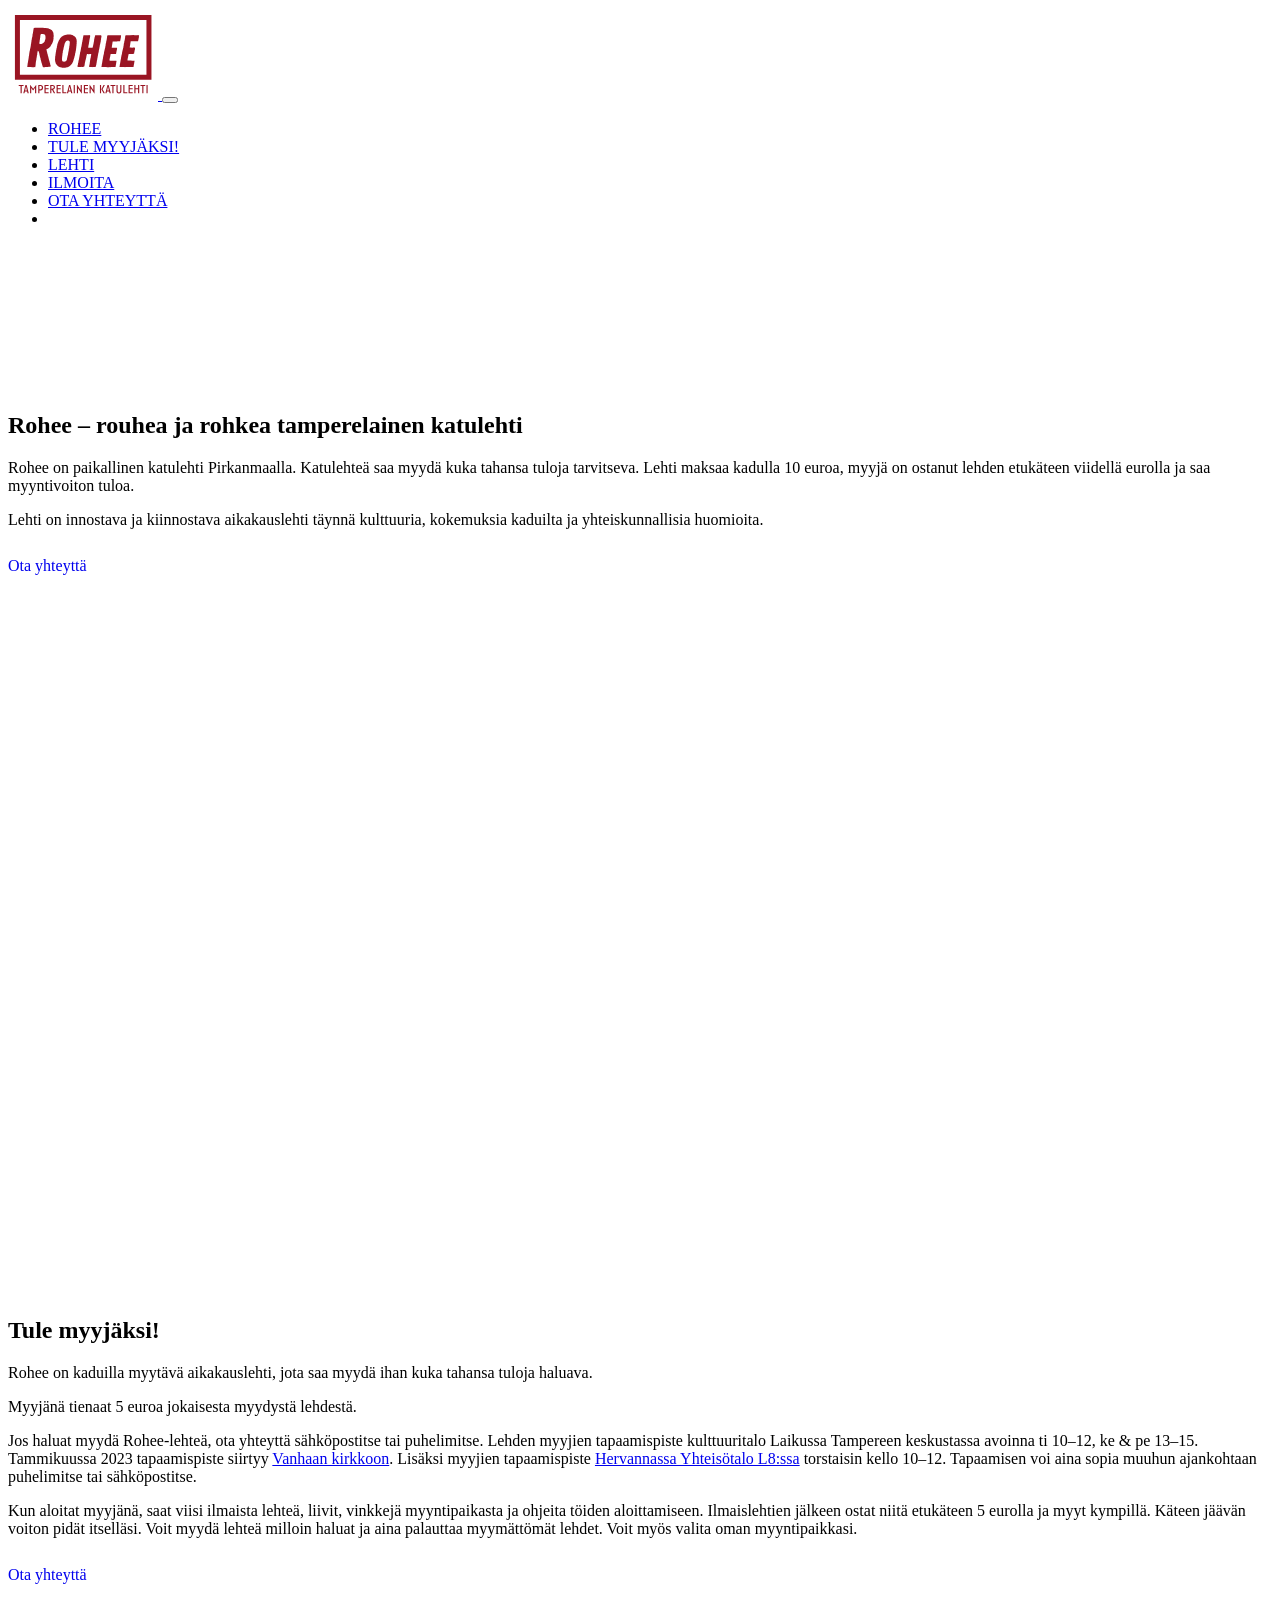
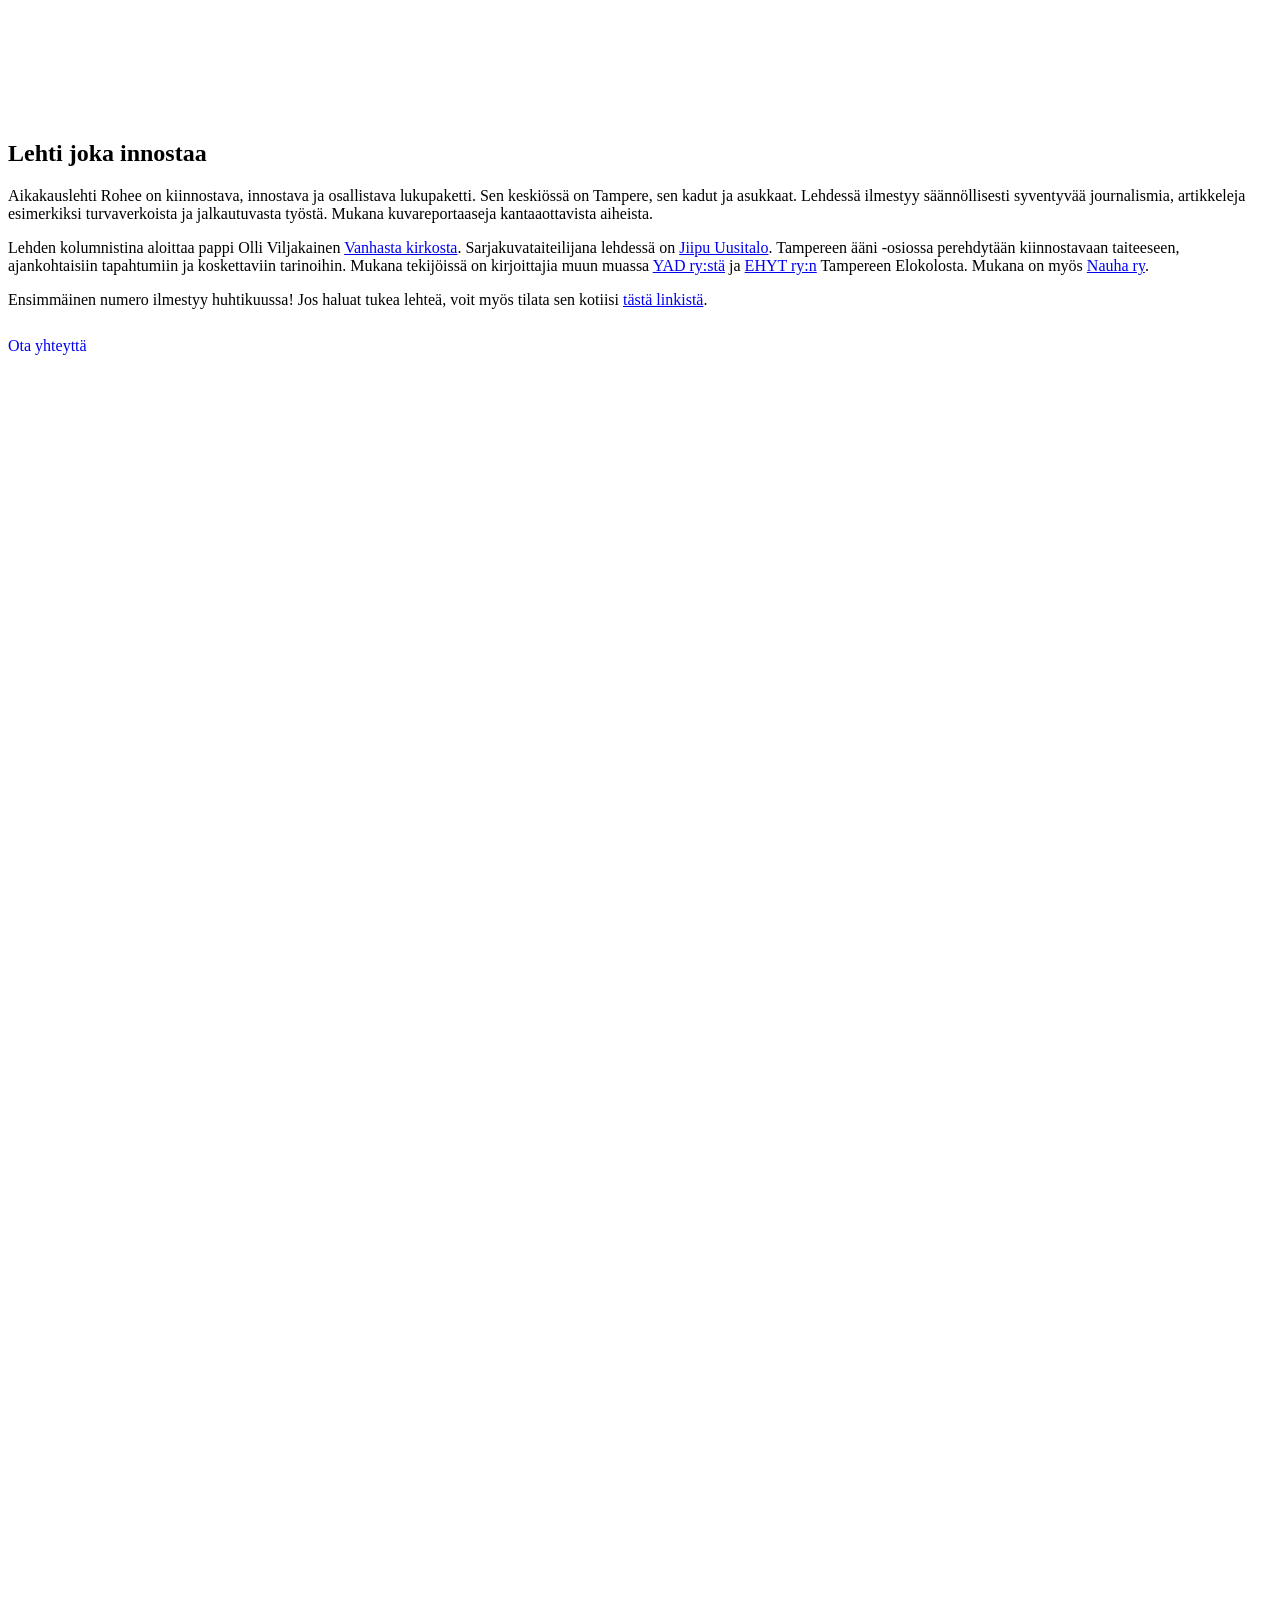
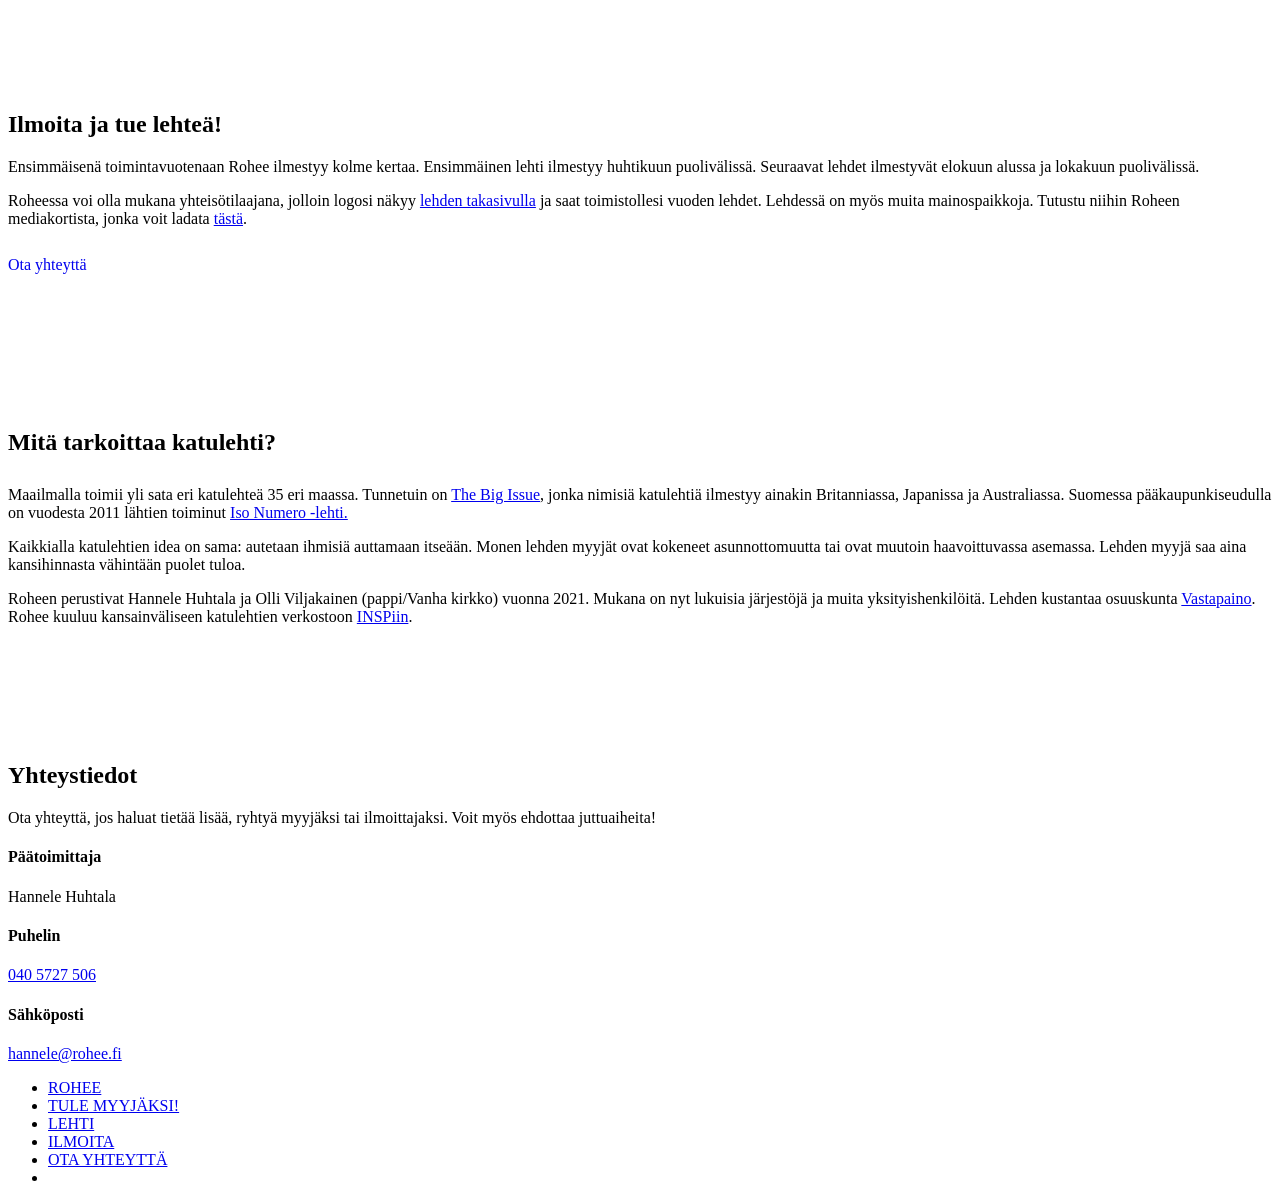
==== index.html @ 32f49f69 "deploy: cd7e5b2e12d129ad2cd13c46a66eff4c702aadd3" ====
<!doctype html><html lang=en>
<head>
<meta name=generator content="Hugo 0.91.2">
<meta charset=utf-8>
<meta name=viewport content="width=device-width,initial-scale=1">
<meta http-equiv=x-ua-compatible content="ie=edge">
<meta property="og:title" content="Rohee">
<meta property="og:description" content="Rohee on paikallinen katulehti Pirkanmaalla. Katulehteä saa myydä kuka tahansa tuloja tarvitseva. Lehti maksaa kadulla 10 euroa, myyjä on ostanut lehden etukäteen viidellä eurolla ja saa myyntivoiton tuloa. Lehti on innostava ja kiinnostava aikakauslehti täynnä kulttuuria, kokemuksia kaduilta ja yhteiskunnallisia huomioita.">
<meta property="og:type" content="website">
<meta property="og:url" content="https://www.rohee.fi/"><meta property="og:image" content="https://www.rohee.fi/img/juho-luomala-2wpkWqkPTlY-unsplash.jpg"><meta property="og:site_name" content="Rohee – rouhea ja rohkea tamperelainen katulehti">
<meta name=twitter:card content="summary_large_image">
<meta name=twitter:image content="https://www.rohee.fi/img/juho-luomala-2wpkWqkPTlY-unsplash.jpg">
<meta name=twitter:title content="Rohee">
<meta name=twitter:description content="Rohee on paikallinen katulehti Pirkanmaalla. Katulehteä saa myydä kuka tahansa tuloja tarvitseva. Lehti maksaa kadulla 10 euroa, myyjä on ostanut lehden etukäteen viidellä eurolla ja saa myyntivoiton tuloa. Lehti on innostava ja kiinnostava aikakauslehti täynnä kulttuuria, kokemuksia kaduilta ja yhteiskunnallisia huomioita.">
<title>Rohee</title>
<style>.rad-fade-in{will-change:opacity,transform;animation-name:rad-fade-in-fallback;animation-duration:5s;animation-fill-mode:both}@keyframes rad-fade-in-fallback{0%{opacity:0}75%{opacity:0}100%{opacity:1}}.fonts-loaded .rad-fade-in.rad-waiting{animation-name:none;opacity:0}.fonts-loaded .rad-fade-in.rad-animate{animation-name:rad-fade-in;animation-duration:1.1s;animation-fill-mode:both}@keyframes rad-fade-in{0%{opacity:0}100%{opacity:1}}.rad-fade-in-long{will-change:opacity,transform;animation-name:rad-fade-in-long-fallback;animation-duration:8s;animation-fill-mode:both}@keyframes rad-fade-in-long-fallback{0%{opacity:0}75%{opacity:0}100%{opacity:1}}.fonts-loaded .rad-fade-in-long.rad-waiting{animation-name:none;opacity:0}.fonts-loaded .rad-fade-in-long.rad-animate{animation-name:rad-fade-in-long;animation-duration:2s;animation-fill-mode:both}@keyframes rad-fade-in-long{0%{opacity:0}20%{opacity:0}100%{opacity:1}}.rad-fade-down{will-change:opacity,transform;animation-name:rad-fade-down-fallback;animation-duration:5s;animation-fill-mode:both;transform:translateY(-30px)}@keyframes rad-fade-down-fallback{0%{opacity:0;transform:translateY(-30px)}75%{opacity:0;transform:translateY(-30px)}100%{opacity:1;transform:translateY(0)}}.fonts-loaded .rad-fade-down.rad-waiting{animation-name:none;opacity:0;transform:translateY(-30px)}.fonts-loaded .rad-fade-down.rad-animate{animation-name:rad-fade-down;animation-duration:1.1s}@keyframes rad-fade-down{0%{opacity:0;transform:translateY(-30px)}100%{opacity:1;transform:translateY(0)}}.rad-scale-down{will-change:opacity,transform;animation-name:rad-scale-down-fallback;animation-duration:5s;animation-fill-mode:both;transform-origin:50% 0}@keyframes rad-scale-down-fallback{0%{opacity:0;transform:scaleY(.95)}75%{opacity:0;transform:scaleY(.95)}100%{opacity:1;transform:scaleY(1)}}.fonts-loaded .rad-scale-down.rad-waiting{animation-name:none;opacity:0;transform:scaleY(.95)}.fonts-loaded .rad-scale-down.rad-animate{animation-name:rad-scale-down;animation-duration:1.1s;animation-fill-mode:both}@keyframes rad-scale-down{0%{opacity:0;transform:scaleY(.95)}100%{opacity:1;transform:scaleY(1)}}@media(min-width:992px){.section-img{width:80%;object-fit:cover;margin-top:0}}.contact-btn{text-decoration:none;border:none;padding-top:12px;display:block}.about__profile-picture{margin:0!important}@media(min-width:992px){.about__profile-picture{margin-top:80px!important}}@media(min-width:768px){.about1-img{padding-right:24px}}@media(min-width:768px){.about__profile-picture{justify-content:flex-end;margin-top:0!important;min-height:600px}.about__profile-picture img{min-height:600px}}.section:not(.section--contact){padding-top:0!important;padding-bottom:0!important}.section:not(.section--contact):not(.section--border-bottom){margin-bottom:40px}@media(min-width:768px){.section:not(.section--contact){padding-top:40px!important;padding-bottom:40px!important;margin-bottom:80px}}@media(min-width:992px){.contact__info{padding:initial!important}}@media(min-width:992px){.contact-row{margin-left:initial!important;margin-right:initial!important}}.row--padded{margin-top:initial!important}@media(min-width:992px){.row--padded{margin-top:32px}}.rad-showcase__bg--mobile img{margin-top:initial!important}.header .navbar-brand img{max-height:70px!important}@media(min-width:992px){.header .navbar-brand img{width:150px!important;max-height:100px!important}}.some-icon{color:#000}.some-icon-footer{color:#fff}.platform-links{text-align:center;padding:20px 0}@media(min-width:992px){.platform-links{padding:initial}}@media(min-width:992px){.columns-header{padding-bottom:10px}}</style>
<link rel=stylesheet href=https://www.rohee.fi/css/main.css>
<link rel=stylesheet href=https://www.rohee.fi/css/rad-icons.css>
<link rel=stylesheet href=https://www.rohee.fi/css/custom.css>
</head>
<body>
<header class="header fixed-top rad-animation-group" id=header>
<div class="container rad-fade-in">
<nav class="navbar navbar-expand-lg navbar-light p-0">
<a class=navbar-brand href=https://www.rohee.fi/>
<img class=img-responsive src=img/logo_rohee_nettisivut.svg alt="Rohee Logo">
</a>
<button class=navbar-toggler type=button data-toggle=collapse data-target="#navbarSupportedContent, #header" aria-controls=navbarSupportedContent aria-expanded=false aria-label="Toggle navigation">
<span class=navbar-toggler-icon></span>
</button>
<div class="collapse navbar-collapse" id=navbarSupportedContent>
<ul class="navbar-nav ml-lg-auto">
<li class=nav-item>
<a class=nav-link href=https://www.rohee.fi/>ROHEE</a>
</li>
<li class=nav-item>
<a data-scroll class=nav-link href=#myyjaksi>TULE MYYJÄKSI!</a>
</li>
<li class=nav-item>
<a data-scroll class=nav-link href=#lehti>LEHTI</a>
</li>
<li class=nav-item>
<a data-scroll class=nav-link href=#ilmoita>ILMOITA</a>
</li>
<li class=nav-item>
<a data-scroll class=nav-link href=#yhteys>OTA YHTEYTTÄ</a>
</li>
<li class=nav-item>
<div class="row platform-links">
<div class=col-12>
<a class=some-icon href=https://www.facebook.com/katulehtirohee/ target=_blank rel="noopener noreferrer"><i class=icon-facebook-line></i></a>
<a class=some-icon href=https://www.instagram.com/katulehti_rohee/ target=_blank rel="noopener noreferrer"><i class=icon-instagram-line></i></a>
</div>
</div>
</li>
</ul>
</div>
</nav>
</div>
</header>
<section class="rad-showcase rad-showcase--index rad-animation-group rad-fade-down">
<div class=rad-showcase__bg style=width:100%;height:60%;left:0;justify-content:flex-end;padding-right:50px>
<img style=width:40%;object-fit:cover;margin-top:0;padding-right:36px class="lozad img-responsive" src="[data-uri]" data-src=https://www.rohee.fi/img/juho-luomala-2wpkWqkPTlY-unsplash.jpg data-srcset="https://www.rohee.fi/img/juho-luomala-2wpkWqkPTlY-unsplash.jpg 1x, https://www.rohee.fi/img/juho-luomala-2wpkWqkPTlY-unsplash.jpg 2x" alt="Keskustori, Tampere, Suomi">
</div>
<div class=container>
<div class=row>
<div class="col-12 col-sm-12 col-md-8 col-lg-7 col-xl-6">
<h1 class=display-1>
Rohee – rouhea ja rohkea tamperelainen katulehti
<br>
<span></span>
</h1>
<p class=lead>
<p class=lead>Rohee on paikallinen katulehti Pirkanmaalla. Katulehteä saa myydä kuka tahansa tuloja tarvitseva. Lehti maksaa kadulla 10 euroa, myyjä on ostanut lehden etukäteen viidellä eurolla ja saa myyntivoiton tuloa.</p><p class=lead>Lehti on innostava ja kiinnostava aikakauslehti täynnä kulttuuria, kokemuksia kaduilta ja yhteiskunnallisia huomioita.</p>
</p>
<p>
<a href=#yhteys class=contact-btn>
<i class=icon-mail-fill></i>
Ota yhteyttä
</a>
</p>
</div>
</div>
</div>
<div class="rad-showcase__bg rad-showcase__bg--mobile" style="width:100%;padding:0 24px;justify-content:center">
<img style=max-height:500px;object-fit:cover;max-width:540px;padding-bottom:60px class="lozad img-responsive" src="[data-uri]" data-src=https://www.rohee.fi/img/juho-luomala-2wpkWqkPTlY-unsplash.jpg alt="Keskustori, Tampere, Suomi">
</div>
<div id=myyjaksi></div>
</section>
<section class="section rad-animation-group pb-0" id=myyjaksi-start>
<div class="container rad-fade-down">
<div class="row d-flex flex-column-reverse flex-md-row">
<div class=about__profile-picture style="display:flex;max-height:500px;flex:1;width:100%;padding:0 12px">
<img style=height:100%;object-fit:cover;margin-top:0;min-height:500px class="lozad img-responsive about1-img" src="[data-uri]" data-src=https://www.rohee.fi/img/juho-luomala-nK7WenuuHqY-unsplash.jpg data-srcset="https://www.rohee.fi/img/juho-luomala-nK7WenuuHqY-unsplash.jpg 1x, https://www.rohee.fi/img/juho-luomala-nK7WenuuHqY-unsplash.jpg 2x" alt="Keskustori, Tampere, Suomi">
</div>
<div class="col-12 col-md-6 my-auto my-auto">
<h2>Tule myyjäksi!</h2>
<p class=lead>
<p class=lead> Rohee on kaduilla myytävä aikakauslehti, jota saa myydä ihan kuka tahansa tuloja haluava. </p> <p class=lead>
Myyjänä tienaat 5 euroa jokaisesta myydystä lehdestä. </p> <p class=lead> Jos haluat myydä Rohee-lehteä, ota yhteyttä sähköpostitse tai puhelimitse. Lehden myyjien tapaamispiste kulttuuritalo Laikussa Tampereen keskustassa avoinna ti 10–12, ke & pe 13–15. Tammikuussa 2023 tapaamispiste siirtyy <a target=_blank rel="noopener noreferrer" href=https://tampereenseurakunnat.fi/sivustot/vanha_kirkko>Vanhaan kirkkoon</a>. Lisäksi myyjien tapaamispiste <a target=_blank rel="noopener noreferrer" href=https://www.tampere.fi/hyvinvointikeskukset-ja-lahitorit/hervannan-yhteisokeskus-l8>Hervannassa Yhteisötalo L8:ssa</a> torstaisin kello 10–12. Tapaamisen voi aina sopia muuhun ajankohtaan puhelimitse tai sähköpostitse. </p> <p class=lead>
Kun aloitat myyjänä, saat viisi ilmaista lehteä, liivit, vinkkejä myyntipaikasta ja ohjeita töiden aloittamiseen. Ilmaislehtien jälkeen ostat niitä etukäteen 5 eurolla ja myyt kympillä. Käteen jäävän voiton pidät itselläsi. Voit myydä lehteä milloin haluat ja aina palauttaa myymättömät lehdet. Voit myös valita oman myyntipaikkasi. </p>
</p>
<p>
<a class=contact-btn href=#yhteys>
<i class=icon-mail-fill></i>
Ota yhteyttä
</a>
</p>
</div>
</div>
</div>
<div id=lehti></div>
</section>
<section class="section rad-animation-group pb-0" id=lehti-start>
<div class="container rad-fade-down">
<div class="row d-flex flex-md-row">
<div class="col-12 col-md-6">
<h2>Lehti joka innostaa</h2>
<p class=lead>
<p class=lead> Aikakauslehti Rohee on kiinnostava, innostava ja osallistava lukupaketti. Sen keskiössä on Tampere, sen kadut ja asukkaat. Lehdessä ilmestyy säännöllisesti syventyvää journalismia, artikkeleja esimerkiksi turvaverkoista ja jalkautuvasta työstä. Mukana kuvareportaaseja kantaaottavista aiheista. </p> <p class=lead> Lehden kolumnistina aloittaa pappi Olli Viljakainen <a target=_blank rel="noopener noreferrer" href=https://tampereenseurakunnat.fi/sivustot/vanha_kirkko>Vanhasta kirkosta</a>. Sarjakuvataiteilijana lehdessä on <a target=_blank rel="noopener noreferrer" href=https://tajukankaankutoja.sarjakuvablogit.com/>Jiipu Uusitalo</a>. Tampereen ääni -osiossa perehdytään kiinnostavaan taiteeseen, ajankohtaisiin tapahtumiin ja koskettaviin tarinoihin. Mukana tekijöissä on kirjoittajia muun muassa <a target=_blank rel="noopener noreferrer" href=https://www.yad.fi>YAD ry:stä</a> ja <a target=_blank rel="noopener noreferrer" href=https://ehyt.fi/ehyt-ry/toiminta-ja-hankkeet/opiskelijoille-tyoikaisille-ja-ikaantyneille/elokolo-kohtaamispaikat/tampereen-elokolo/>EHYT ry:n</a> Tampereen Elokolosta. Mukana on myös <a target=_blank rel="noopener noreferrer" href=https://nauha.fi/>Nauha ry</a>. </p> <p class=lead> Ensimmäinen numero ilmestyy huhtikuussa! Jos haluat tukea lehteä, voit myös tilata sen kotiisi <a target=_blank rel="noopener noreferrer" href=https://forms.gle/QPMKyribzEBraXf38>tästä linkistä</a>. </p>
</p>
<p>
<a href=#yhteys class=contact-btn>
<i class=icon-mail-fill></i>
Ota yhteyttä
</a>
</p>
</div>
<div class=about__profile-picture style="display:flex;max-height:500px;flex:1;width:100%;padding:0 12px">
<img style=width:100%;object-fit:cover class="lozad img-responsive section-img" src="[data-uri]" data-src=https://www.rohee.fi/img/juho-luomala-VtX-rh3_JYs-unsplash.jpg data-srcset="https://www.rohee.fi/img/juho-luomala-VtX-rh3_JYs-unsplash.jpg 1x, https://www.rohee.fi/img/juho-luomala-VtX-rh3_JYs-unsplash.jpg 2x" alt="Itsenäisyydenkatu, Tampere, Suomi">
</div>
</div>
</div>
<div id=ilmoita></div>
</section>
<section class="section rad-animation-group pb-0" id=ilmoita-start>
<div class="container rad-fade-down">
<div class="row d-flex flex-column-reverse flex-md-row">
<div class=about__profile-picture style="display:flex;max-height:500px;flex:1;width:100%;padding:0 12px">
<img style=height:100%;object-fit:cover;margin-top:0;min-height:500px class="lozad img-responsive about3-img" src="[data-uri]" data-src=https://www.rohee.fi/img/juho-luomala-6tPkUHiRFac-unsplash.jpg data-srcset="https://www.rohee.fi/img/juho-luomala-6tPkUHiRFac-unsplash.jpg 1x, https://www.rohee.fi/img/juho-luomala-6tPkUHiRFac-unsplash.jpg 2x" alt="Pyynikin kirkkopuisto, Pirkankatu, Tampere, Suomi">
</div>
<div class="col-12 col-md-6">
<h2>Ilmoita ja tue lehteä!</h2>
<p class=lead>
<p class=lead> Ensimmäisenä toimintavuotenaan Rohee ilmestyy kolme kertaa. Ensimmäinen lehti ilmestyy huhtikuun puolivälissä. Seuraavat lehdet ilmestyvät elokuun alussa ja lokakuun puolivälissä. </p> <p class=lead> Roheessa voi olla mukana yhteisötilaajana, jolloin logosi näkyy <a href=/pdf/takasivu.pdf download>lehden takasivulla</a> ja saat toimistollesi vuoden lehdet. Lehdessä on myös muita mainospaikkoja. Tutustu niihin Roheen mediakortista, jonka voit ladata <a href=/pdf/mediakortti.pdf download>tästä</a>. </p>
</p>
<p>
<a class=contact-btn href=#yhteys>
<i class=icon-mail-fill></i>
Ota yhteyttä
</a>
</p>
</div>
</div>
</div>
</section>
<section class="section rad-animation-group section--border-bottom">
<div class=container>
<div class=rad-fade-down>
<h2 class=columns-header>Mitä tarkoittaa katulehti?</h2>
<div class="row mb-0 row--padded rad-fade-down">
<div class="col-12 col-md-4 mb-md-0 testimonial">
<p>
Maailmalla toimii yli sata eri katulehteä 35 eri maassa. Tunnetuin on <a href=https://www.bigissue.com/ target=_blank rel=noreferrer>The Big Issue</a>, jonka nimisiä katulehtiä ilmestyy ainakin Britanniassa, Japanissa ja Australiassa. Suomessa pääkaupunkiseudulla on vuodesta 2011 lähtien toiminut <a href=https://www.isonumero.fi/ target=_blank rel=noreferrer>Iso Numero -lehti.</a>
</p>
</div>
<div class="col-12 col-md-4 mb-md-0 testimonial">
<p>
Kaikkialla katulehtien idea on sama: autetaan ihmisiä auttamaan itseään. Monen lehden myyjät ovat kokeneet asunnottomuutta tai ovat muutoin haavoittuvassa asemassa. Lehden myyjä saa aina kansihinnasta vähintään puolet tuloa.
</p>
</div>
<div class="col-12 col-md-4 mb-md-0 testimonial">
<p>
Roheen perustivat Hannele Huhtala ja Olli Viljakainen (pappi/Vanha kirkko) vuonna 2021. Mukana on nyt lukuisia järjestöjä ja muita yksityishenkilöitä. Lehden kustantaa osuuskunta <a href=https://vastapaino.fi/ target=_blank rel=noreferrer>Vastapaino</a>. Rohee kuuluu kansainväliseen katulehtien verkostoon <a href=https://insp.ngo/ target=_blank rel=noreferrer>INSPiin</a>.
</p>
</div>
</div>
</div>
</div>
<div id=yhteys></div>
</section>
<section id=yhteys-start class="section section--contact pt-0">
<div class=container>
<div class=contact>
<h2>Yhteystiedot</h2>
<div class="row pt-2 contact-row">
<div class="col-12 contact__info" style=padding-top:initial>
<p>Ota yhteyttä, jos haluat tietää lisää, ryhtyä myyjäksi tai ilmoittajaksi. Voit myös ehdottaa juttuaiheita!</p>
<h4>Päätoimittaja</h4>
<span>Hannele Huhtala</span>
<h4>Puhelin</h4>
<span><a href=tel:+358405727506>040 5727 506</a></span>
<h4>Sähköposti</h4>
<span><a href=mailto:hannele@rohee.fi>hannele@rohee.fi</a></span>
</div>
</div>
</div>
</div>
</section>
<footer class=footer>
<div class=container>
<div class=footer__left>
<div class=footer__copy>
</div>
</div>
<div class=footer__links>
<ul class=navbar-nav>
<li class=nav-item>
<a class=nav-link href=/>ROHEE</a>
</li>
<li class=nav-item>
<a class=nav-link href=#myyjaksi>TULE MYYJÄKSI!</a>
</li>
<li class=nav-item>
<a class=nav-link href=#lehti>LEHTI</a>
</li>
<li class=nav-item>
<a class=nav-link href=#ilmoita>ILMOITA</a>
</li>
<li class=nav-item>
<a class=nav-link href=#yhteys>OTA YHTEYTTÄ</a>
</li>
<li class=nav-item>
<div class="row platform-links">
<div class=col-12>
<a class=some-icon-footer href=https://www.facebook.com/katulehtirohee/ target=_blank rel="noopener noreferrer"><i class=icon-facebook-line></i></a>
<a class=some-icon-footer href=https://www.instagram.com/katulehti_rohee/ target=_blank rel="noopener noreferrer"><i class=icon-instagram-line></i></a>
</div>
</div>
</li>
</ul>
</div>
<div class=footer__right>
</div>
</div>
</footer>
<script src=https://www.rohee.fi/js/rad-animations.js></script>
<script src=https://www.rohee.fi/js/library/lozad.min.js></script>
<script>window.addEventListener("load",function(){var a=window.lozad(".lozad",{rootMargin:window.innerHeight/2+"px 0px",threshold:.01});a.observe()})</script>
<script src=https://www.rohee.fi/js/library/jquery-3.3.1.slim.min.js></script>
<script src=https://www.rohee.fi/js/library/bootstrap.min.js></script>
<script src=https://www.rohee.fi/js/sticky-header.js></script>
<script src=https://www.rohee.fi/js/library/smooth-scroll.polyfills.min.js></script>
<script src=https://www.rohee.fi/js/library/fontfaceobserver.js></script>
<script>(function(a){var b,e,c,f,g,d;if(a.document.documentElement.className.indexOf("fonts-loaded")>-1)return;b=new a.FontFaceObserver("Inter",{weight:300}),e=new a.FontFaceObserver("Inter",{weight:400}),c=new a.FontFaceObserver("Inter",{weight:500}),f=new a.FontFaceObserver("Inter",{weight:600}),g=new a.FontFaceObserver("Inter",{weight:700}),d=new a.FontFaceObserver("Inter",{weight:900}),a.Promise.all([b.load(),c.load(),d.load()]).then(function(){a.document.documentElement.className+=" fonts-loaded"})})(this)</script>
<script>const scroll=new SmoothScroll('a[href*="#"]');$('a.nav-link').on('click',()=>{const a=$('.navbar-collapse');a&&a.hasClass('show')&&$('.navbar-toggler').click()})</script>
</body>
</html>
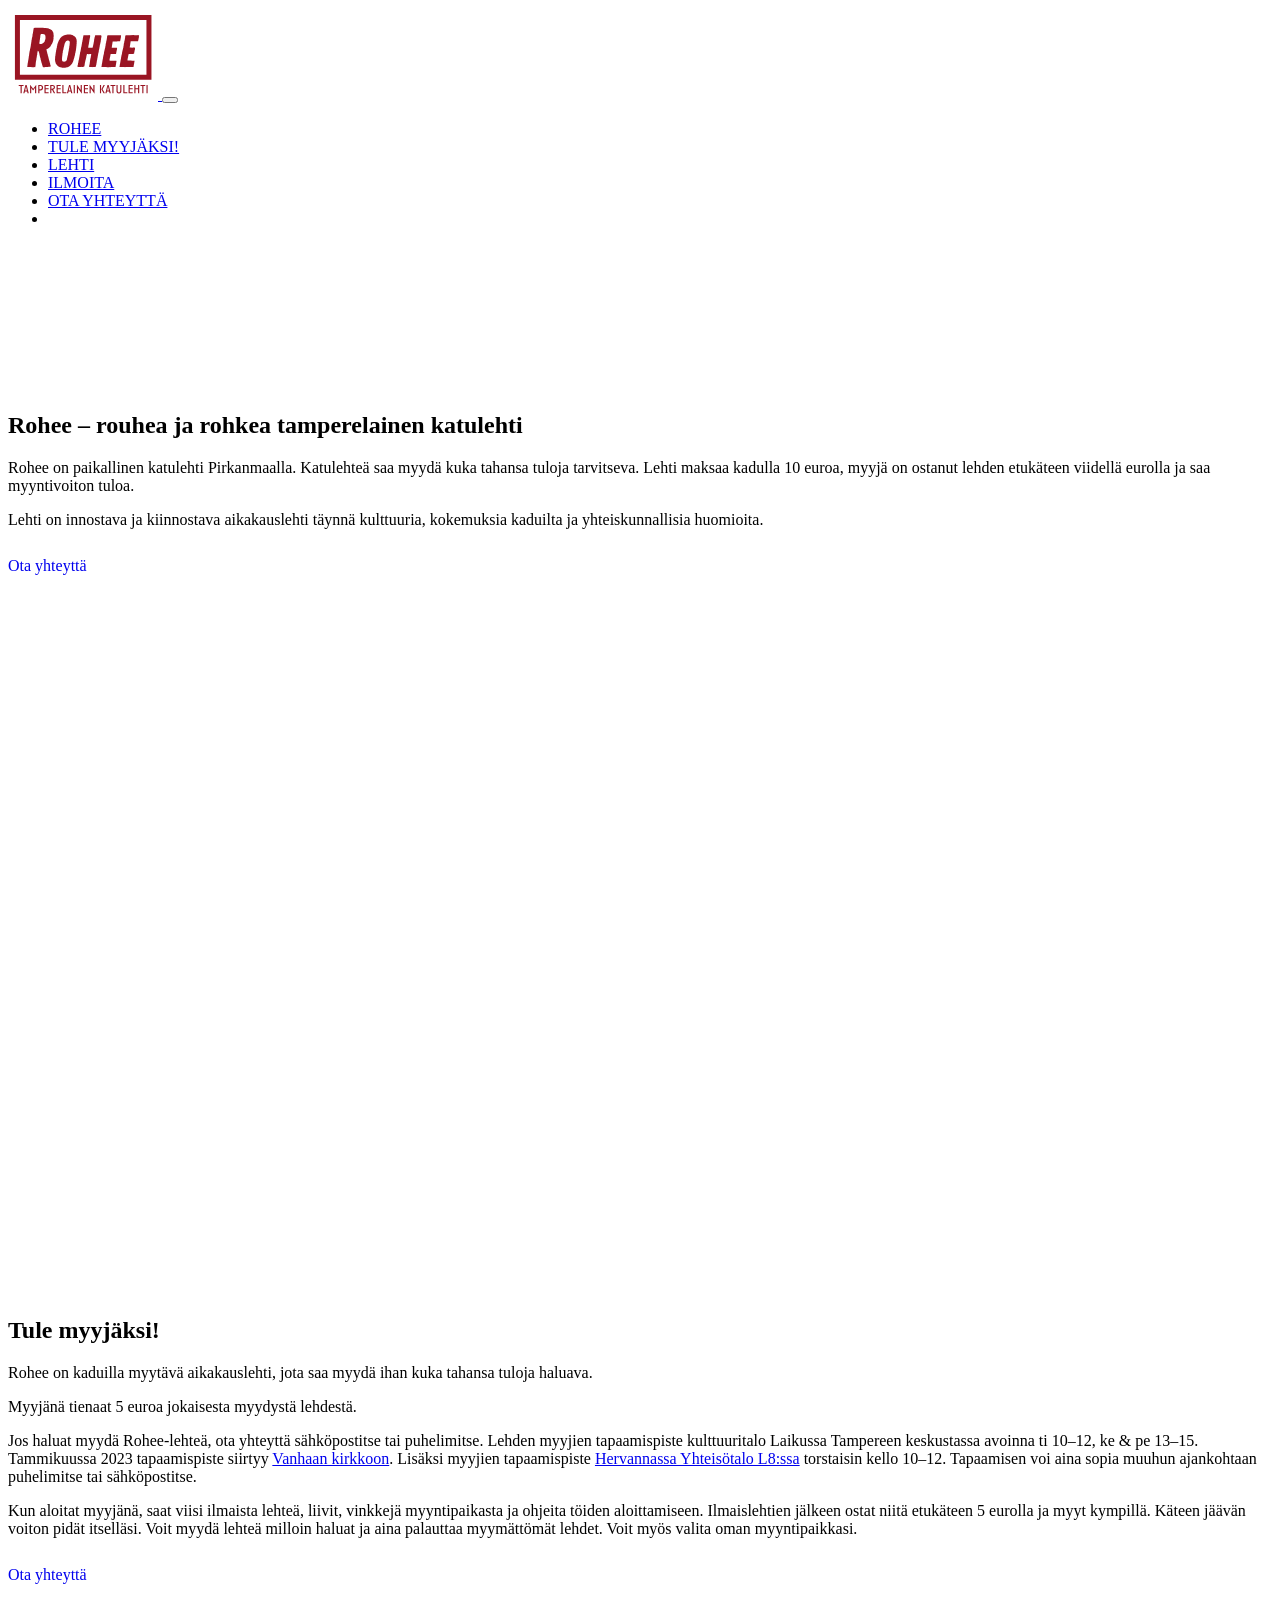
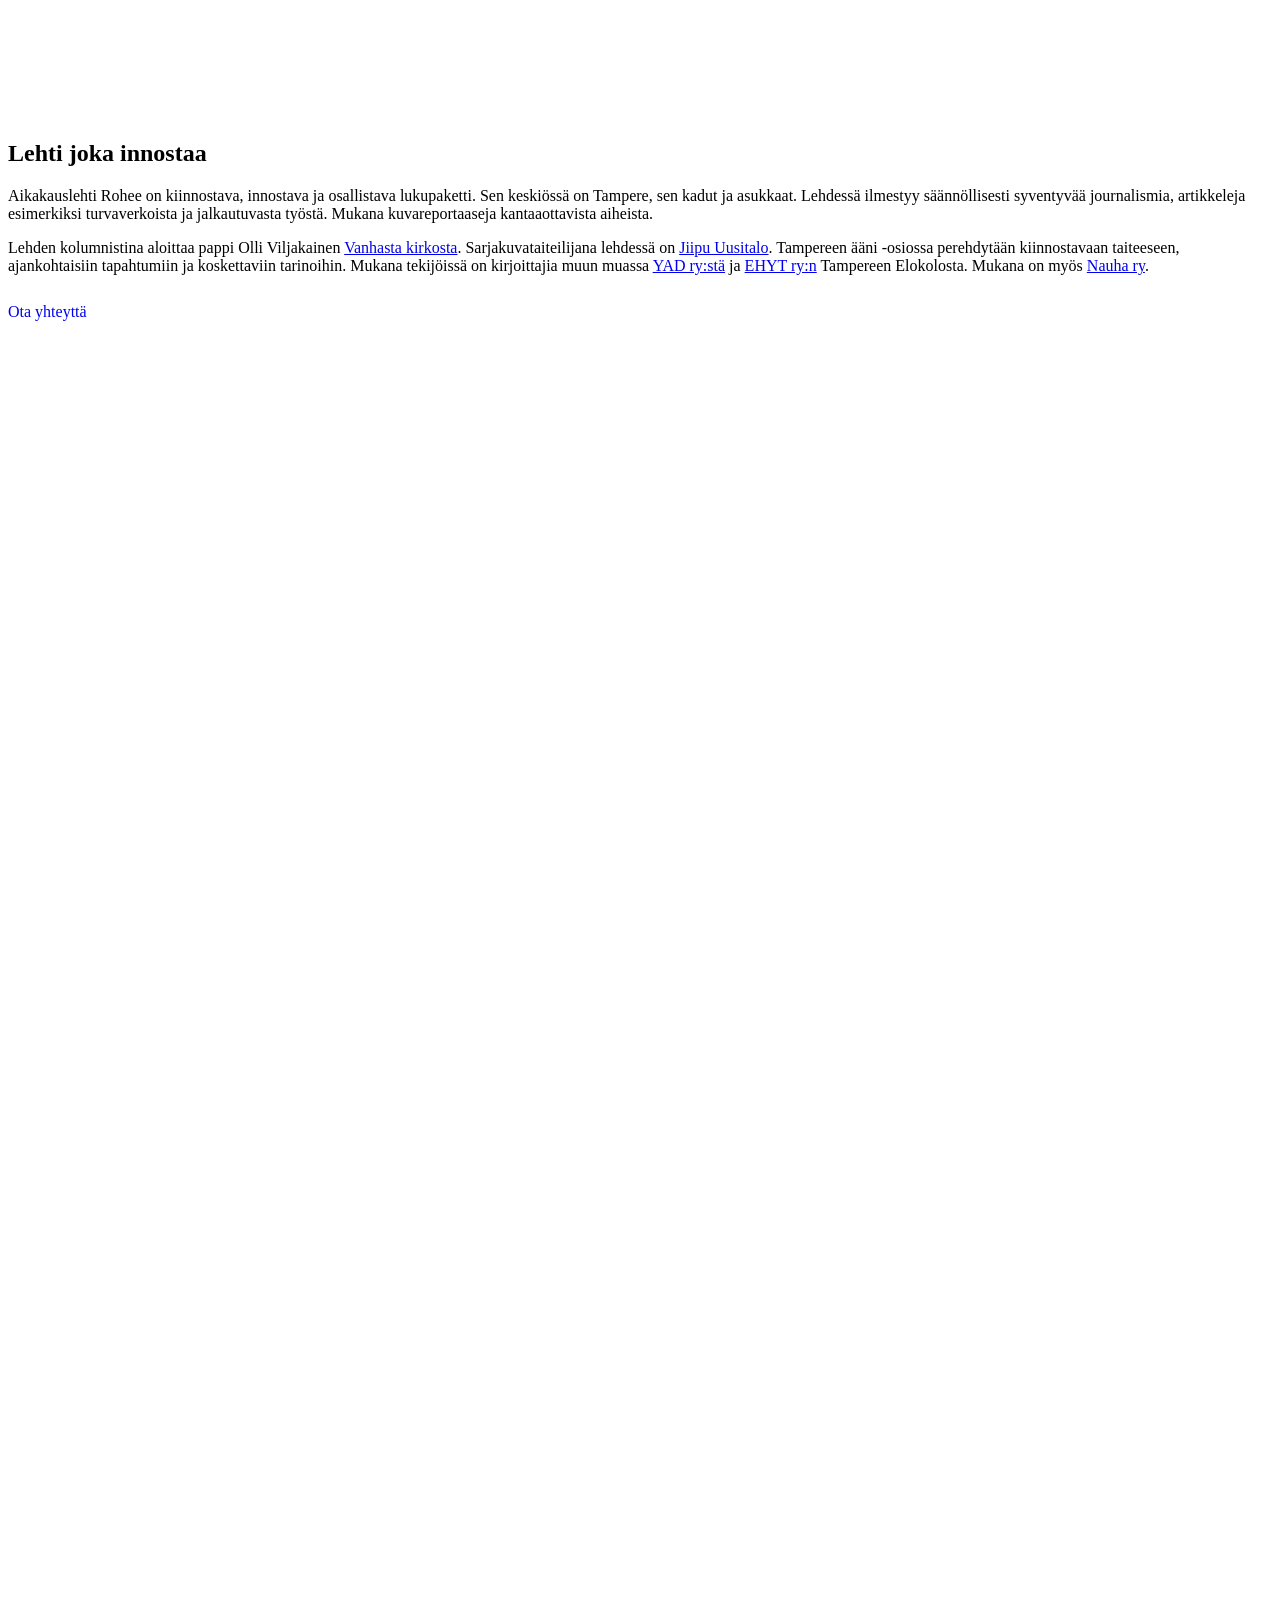
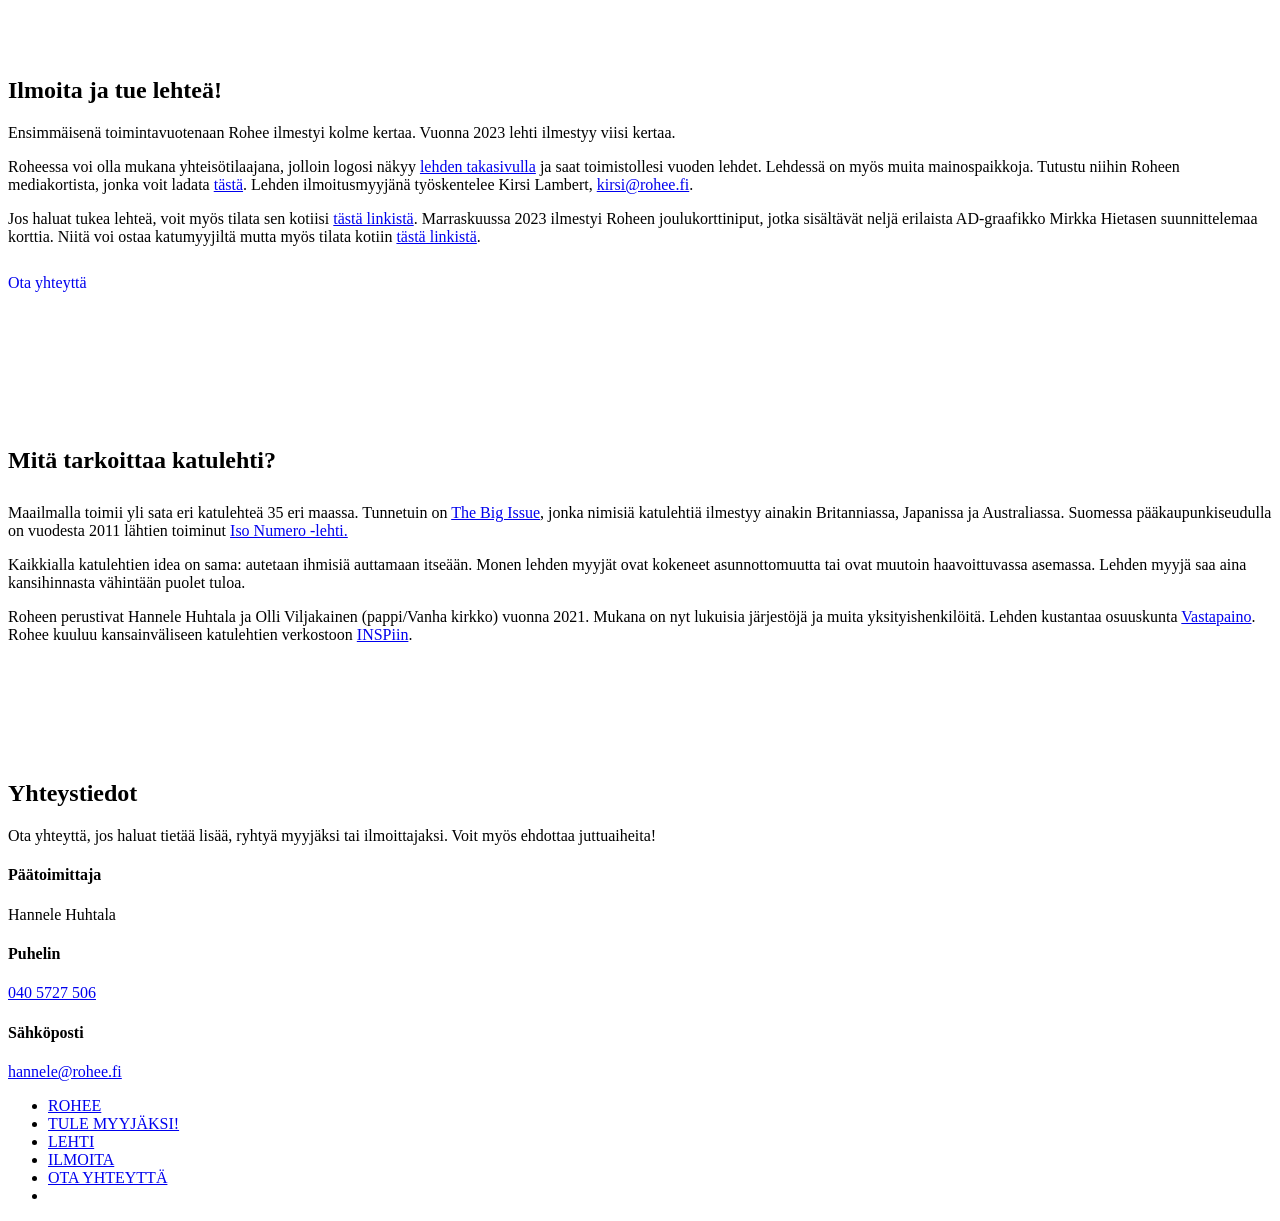
==== commit 06349243: "deploy: ed70640213f685505191e4775581760ead683abc" ====
--- a/index.html
+++ b/index.html
@@ -117,7 +117,7 @@
 <div class="col-12 col-md-6">
 <h2>Lehti joka innostaa</h2>
 <p class=lead>
-<p class=lead> Aikakauslehti Rohee on kiinnostava, innostava ja osallistava lukupaketti. Sen keskiössä on Tampere, sen kadut ja asukkaat. Lehdessä ilmestyy säännöllisesti syventyvää journalismia, artikkeleja esimerkiksi turvaverkoista ja jalkautuvasta työstä. Mukana kuvareportaaseja kantaaottavista aiheista. </p> <p class=lead> Lehden kolumnistina aloittaa pappi Olli Viljakainen <a target=_blank rel="noopener noreferrer" href=https://tampereenseurakunnat.fi/sivustot/vanha_kirkko>Vanhasta kirkosta</a>. Sarjakuvataiteilijana lehdessä on <a target=_blank rel="noopener noreferrer" href=https://tajukankaankutoja.sarjakuvablogit.com/>Jiipu Uusitalo</a>. Tampereen ääni -osiossa perehdytään kiinnostavaan taiteeseen, ajankohtaisiin tapahtumiin ja koskettaviin tarinoihin. Mukana tekijöissä on kirjoittajia muun muassa <a target=_blank rel="noopener noreferrer" href=https://www.yad.fi>YAD ry:stä</a> ja <a target=_blank rel="noopener noreferrer" href=https://ehyt.fi/ehyt-ry/toiminta-ja-hankkeet/opiskelijoille-tyoikaisille-ja-ikaantyneille/elokolo-kohtaamispaikat/tampereen-elokolo/>EHYT ry:n</a> Tampereen Elokolosta. Mukana on myös <a target=_blank rel="noopener noreferrer" href=https://nauha.fi/>Nauha ry</a>. </p> <p class=lead> Ensimmäinen numero ilmestyy huhtikuussa! Jos haluat tukea lehteä, voit myös tilata sen kotiisi <a target=_blank rel="noopener noreferrer" href=https://forms.gle/QPMKyribzEBraXf38>tästä linkistä</a>. </p>
+<p class=lead> Aikakauslehti Rohee on kiinnostava, innostava ja osallistava lukupaketti. Sen keskiössä on Tampere, sen kadut ja asukkaat. Lehdessä ilmestyy säännöllisesti syventyvää journalismia, artikkeleja esimerkiksi turvaverkoista ja jalkautuvasta työstä. Mukana kuvareportaaseja kantaaottavista aiheista. </p> <p class=lead> Lehden kolumnistina aloittaa pappi Olli Viljakainen <a target=_blank rel="noopener noreferrer" href=https://tampereenseurakunnat.fi/sivustot/vanha_kirkko>Vanhasta kirkosta</a>. Sarjakuvataiteilijana lehdessä on <a target=_blank rel="noopener noreferrer" href=https://tajukankaankutoja.sarjakuvablogit.com/>Jiipu Uusitalo</a>. Tampereen ääni -osiossa perehdytään kiinnostavaan taiteeseen, ajankohtaisiin tapahtumiin ja koskettaviin tarinoihin. Mukana tekijöissä on kirjoittajia muun muassa <a target=_blank rel="noopener noreferrer" href=https://www.yad.fi>YAD ry:stä</a> ja <a target=_blank rel="noopener noreferrer" href=https://ehyt.fi/ehyt-ry/toiminta-ja-hankkeet/opiskelijoille-tyoikaisille-ja-ikaantyneille/elokolo-kohtaamispaikat/tampereen-elokolo/>EHYT ry:n</a> Tampereen Elokolosta. Mukana on myös <a target=_blank rel="noopener noreferrer" href=https://nauha.fi/>Nauha ry</a>. </p>
 </p>
 <p>
 <a href=#yhteys class=contact-btn>
@@ -142,7 +142,7 @@
 <div class="col-12 col-md-6">
 <h2>Ilmoita ja tue lehteä!</h2>
 <p class=lead>
-<p class=lead> Ensimmäisenä toimintavuotenaan Rohee ilmestyy kolme kertaa. Ensimmäinen lehti ilmestyy huhtikuun puolivälissä. Seuraavat lehdet ilmestyvät elokuun alussa ja lokakuun puolivälissä. </p> <p class=lead> Roheessa voi olla mukana yhteisötilaajana, jolloin logosi näkyy <a href=/pdf/takasivu.pdf download>lehden takasivulla</a> ja saat toimistollesi vuoden lehdet. Lehdessä on myös muita mainospaikkoja. Tutustu niihin Roheen mediakortista, jonka voit ladata <a href=/pdf/mediakortti.pdf download>tästä</a>. </p>
+<p class=lead> Ensimmäisenä toimintavuotenaan Rohee ilmestyi kolme kertaa. Vuonna 2023 lehti ilmestyy viisi kertaa. </p> <p class=lead> Roheessa voi olla mukana yhteisötilaajana, jolloin logosi näkyy <a target=_blank rel="noopener noreferrer" href=/pdf/takasivu.pdf>lehden takasivulla</a> ja saat toimistollesi vuoden lehdet. Lehdessä on myös muita mainospaikkoja. Tutustu niihin Roheen mediakortista, jonka voit ladata <a href=/pdf/mediakortti.pdf download>tästä</a>. Lehden ilmoitusmyyjänä työskentelee Kirsi Lambert, <a href=mailto:kirsi@rohee.fi>kirsi@rohee.fi</a>. </p> <p class=lead> Jos haluat tukea lehteä, voit myös tilata sen kotiisi <a target=_blank rel="noopener noreferrer" href=https://forms.gle/QPMKyribzEBraXf38>tästä linkistä</a>. Marraskuussa 2023 ilmestyi Roheen joulukorttiniput, jotka sisältävät neljä erilaista AD-graafikko Mirkka Hietasen suunnittelemaa korttia. Niitä voi ostaa katumyyjiltä mutta myös tilata kotiin <a target=_blank rel="noopener noreferrer" href=https://forms.gle/9S52rSi78Q1jsRqU7>tästä linkistä</a>. </p>
 </p>
 <p>
 <a class=contact-btn href=#yhteys>
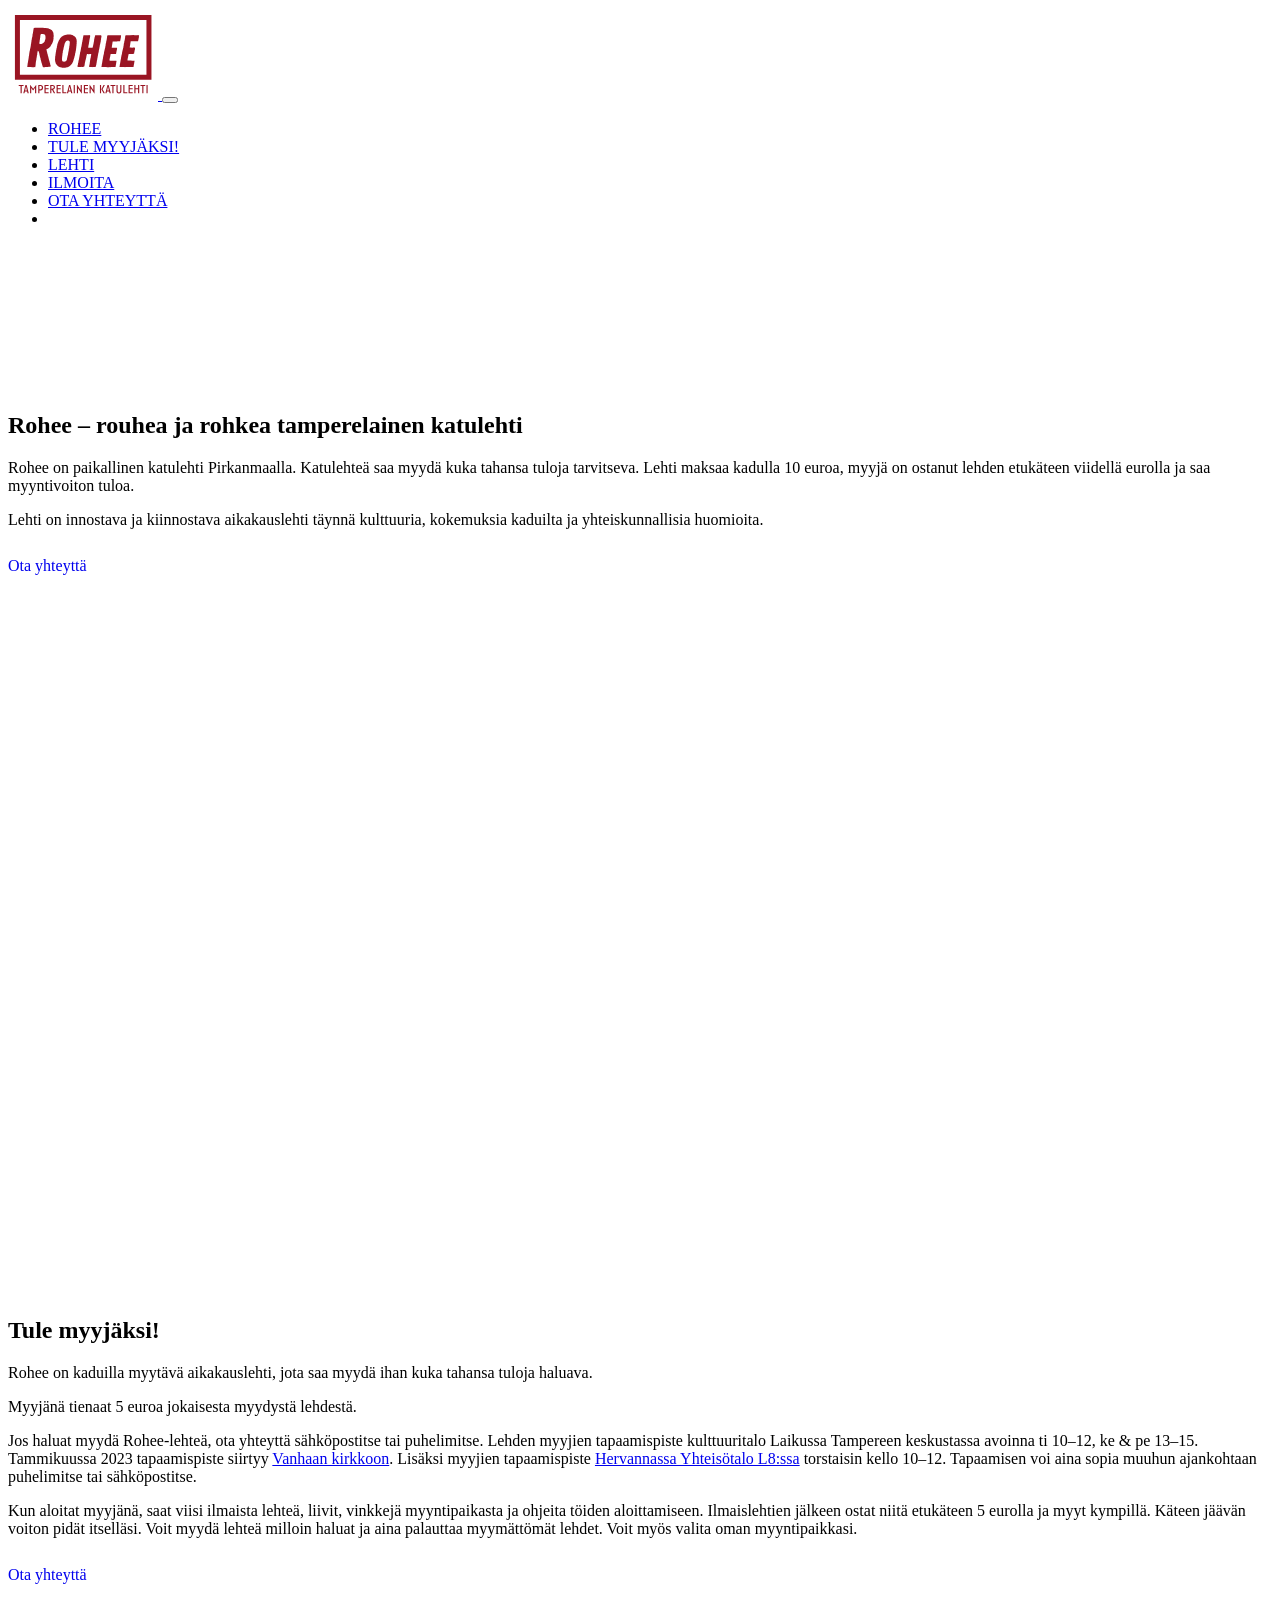
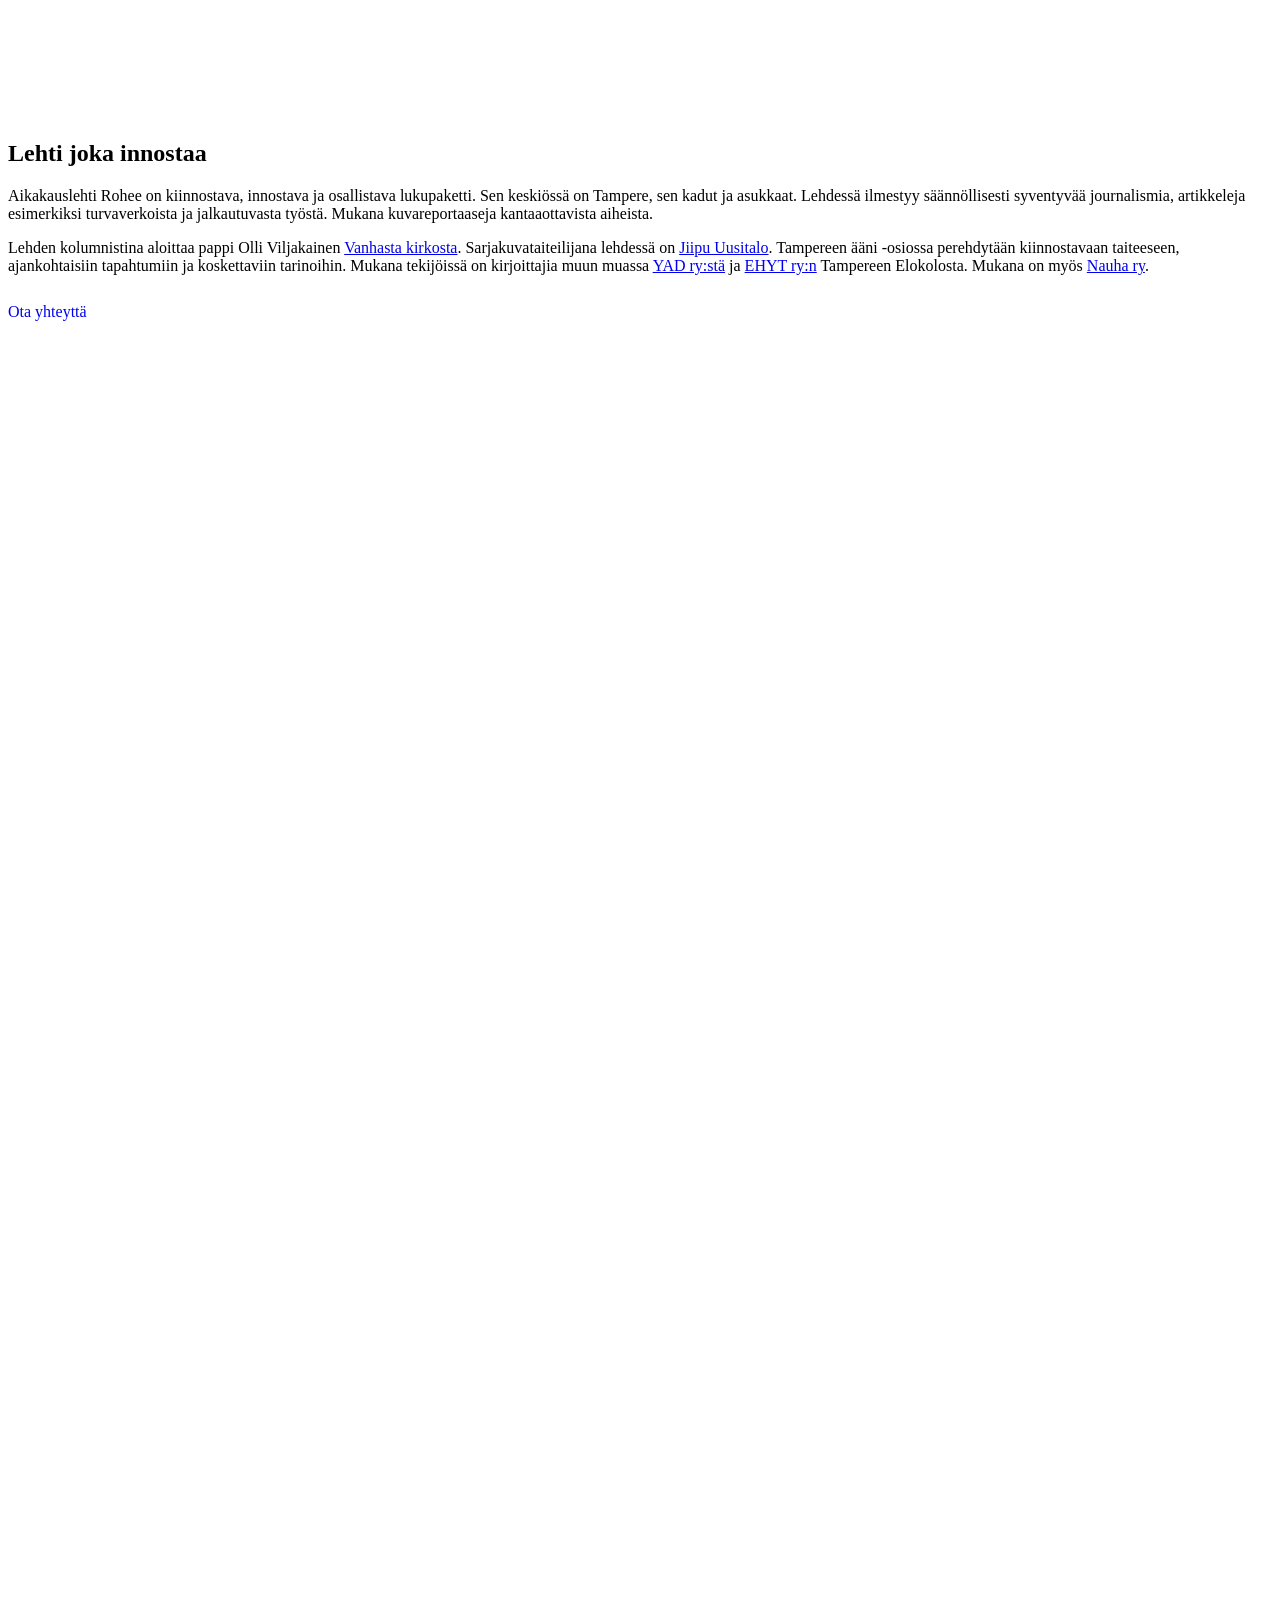
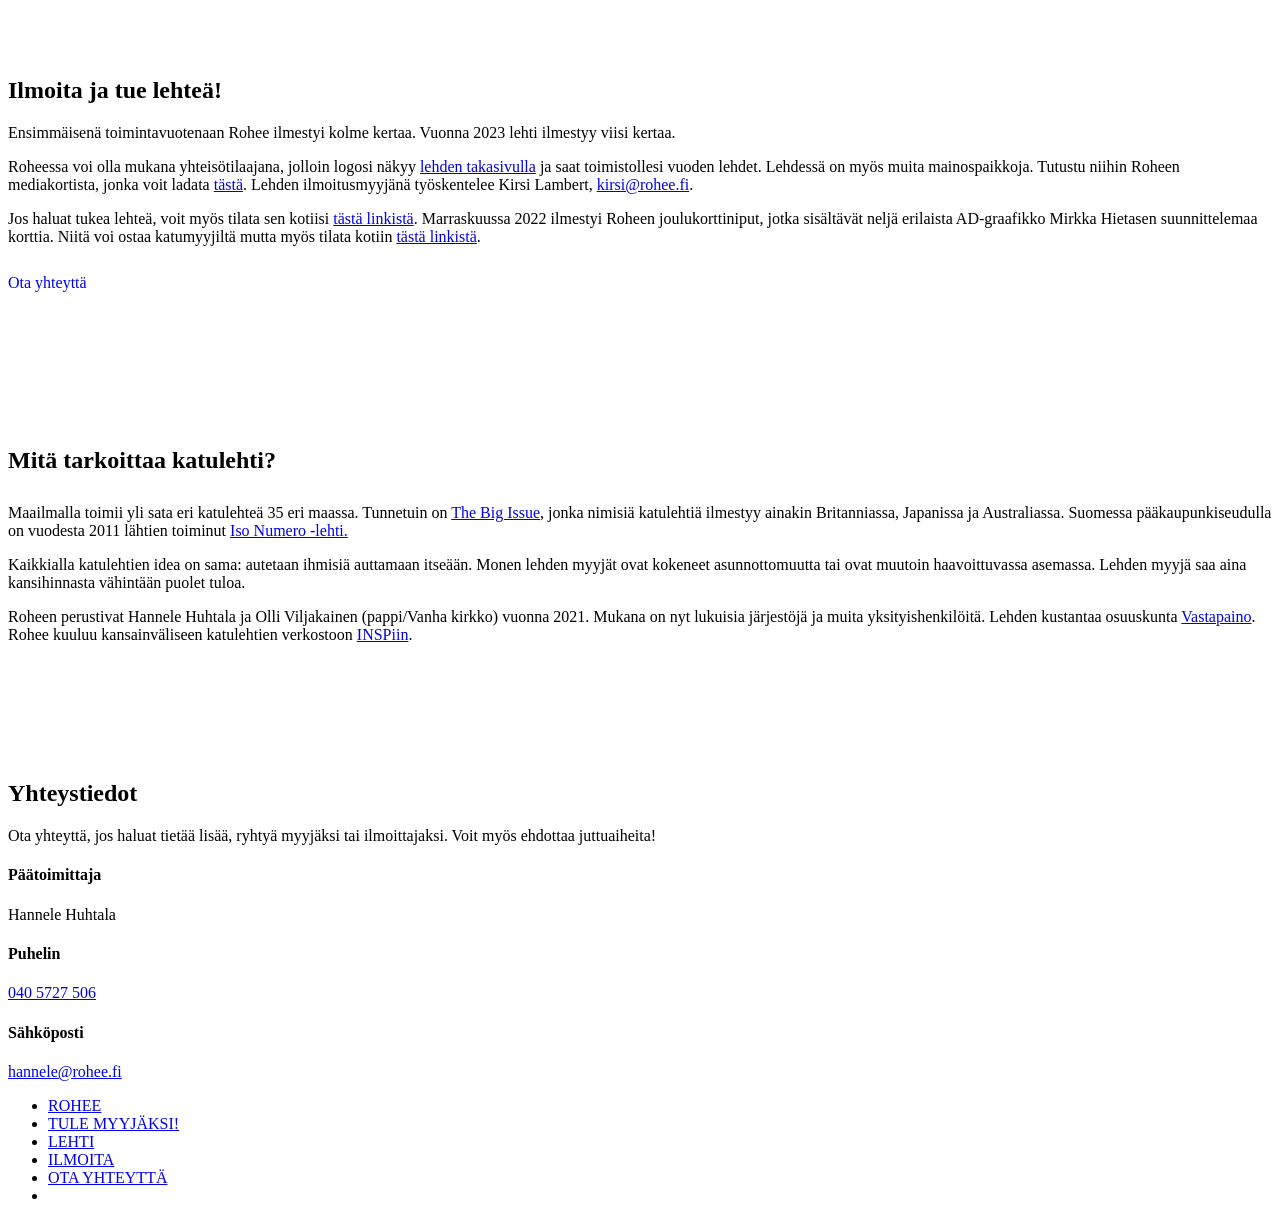
==== commit 6471184b: "deploy: 7935b943176e5c9e28a96d5895a9f94f10219b6e" ====
--- a/index.html
+++ b/index.html
@@ -7,9 +7,9 @@
 <meta property="og:title" content="Rohee">
 <meta property="og:description" content="Rohee on paikallinen katulehti Pirkanmaalla. Katulehteä saa myydä kuka tahansa tuloja tarvitseva. Lehti maksaa kadulla 10 euroa, myyjä on ostanut lehden etukäteen viidellä eurolla ja saa myyntivoiton tuloa. Lehti on innostava ja kiinnostava aikakauslehti täynnä kulttuuria, kokemuksia kaduilta ja yhteiskunnallisia huomioita.">
 <meta property="og:type" content="website">
-<meta property="og:url" content="https://www.rohee.fi/"><meta property="og:image" content="https://www.rohee.fi/img/juho-luomala-2wpkWqkPTlY-unsplash.jpg"><meta property="og:site_name" content="Rohee – rouhea ja rohkea tamperelainen katulehti">
+<meta property="og:url" content="https://www.rohee.fi/"><meta property="og:image" content="https://www.rohee.fi/img/rohee_01_jiipu_uusitalo.png"><meta property="og:site_name" content="Rohee – rouhea ja rohkea tamperelainen katulehti">
 <meta name=twitter:card content="summary_large_image">
-<meta name=twitter:image content="https://www.rohee.fi/img/juho-luomala-2wpkWqkPTlY-unsplash.jpg">
+<meta name=twitter:image content="https://www.rohee.fi/img/rohee_01_jiipu_uusitalo.png">
 <meta name=twitter:title content="Rohee">
 <meta name=twitter:description content="Rohee on paikallinen katulehti Pirkanmaalla. Katulehteä saa myydä kuka tahansa tuloja tarvitseva. Lehti maksaa kadulla 10 euroa, myyjä on ostanut lehden etukäteen viidellä eurolla ja saa myyntivoiton tuloa. Lehti on innostava ja kiinnostava aikakauslehti täynnä kulttuuria, kokemuksia kaduilta ja yhteiskunnallisia huomioita.">
 <title>Rohee</title>
@@ -60,7 +60,7 @@
 </header>
 <section class="rad-showcase rad-showcase--index rad-animation-group rad-fade-down">
 <div class=rad-showcase__bg style=width:100%;height:60%;left:0;justify-content:flex-end;padding-right:50px>
-<img style=width:40%;object-fit:cover;margin-top:0;padding-right:36px class="lozad img-responsive" src="[data-uri]" data-src=https://www.rohee.fi/img/juho-luomala-2wpkWqkPTlY-unsplash.jpg data-srcset="https://www.rohee.fi/img/juho-luomala-2wpkWqkPTlY-unsplash.jpg 1x, https://www.rohee.fi/img/juho-luomala-2wpkWqkPTlY-unsplash.jpg 2x" alt="Keskustori, Tampere, Suomi">
+<img style=width:40%;object-fit:cover;margin-top:0;padding-right:36px class="lozad img-responsive" src="[data-uri]" data-src=https://www.rohee.fi/img/rohee_01_jiipu_uusitalo.png data-srcset="https://www.rohee.fi/img/rohee_01_jiipu_uusitalo.png 1x, https://www.rohee.fi/img/rohee_01_jiipu_uusitalo.png 2x" alt="Kuvitus Jiipu Uusitalo">
 </div>
 <div class=container>
 <div class=row>
@@ -83,7 +83,7 @@
 </div>
 </div>
 <div class="rad-showcase__bg rad-showcase__bg--mobile" style="width:100%;padding:0 24px;justify-content:center">
-<img style=max-height:500px;object-fit:cover;max-width:540px;padding-bottom:60px class="lozad img-responsive" src="[data-uri]" data-src=https://www.rohee.fi/img/juho-luomala-2wpkWqkPTlY-unsplash.jpg alt="Keskustori, Tampere, Suomi">
+<img style=max-height:500px;object-fit:cover;max-width:540px;padding-bottom:60px class="lozad img-responsive" src="[data-uri]" data-src=https://www.rohee.fi/img/rohee_01_jiipu_uusitalo.png alt="Kuvitus Jiipu Uusitalo">
 </div>
 <div id=myyjaksi></div>
 </section>
@@ -91,7 +91,7 @@
 <div class="container rad-fade-down">
 <div class="row d-flex flex-column-reverse flex-md-row">
 <div class=about__profile-picture style="display:flex;max-height:500px;flex:1;width:100%;padding:0 12px">
-<img style=height:100%;object-fit:cover;margin-top:0;min-height:500px class="lozad img-responsive about1-img" src="[data-uri]" data-src=https://www.rohee.fi/img/juho-luomala-nK7WenuuHqY-unsplash.jpg data-srcset="https://www.rohee.fi/img/juho-luomala-nK7WenuuHqY-unsplash.jpg 1x, https://www.rohee.fi/img/juho-luomala-nK7WenuuHqY-unsplash.jpg 2x" alt="Keskustori, Tampere, Suomi">
+<img style=height:100%;object-fit:cover;margin-top:0;min-height:500px class="lozad img-responsive about1-img" src="[data-uri]" data-src=https://www.rohee.fi/img/rohee_02_jiipu_uusitalo.jpeg data-srcset="https://www.rohee.fi/img/rohee_02_jiipu_uusitalo.jpeg 1x, https://www.rohee.fi/img/rohee_02_jiipu_uusitalo.jpeg 2x" alt="Kuvitus Jiipu Uusitalo">
 </div>
 <div class="col-12 col-md-6 my-auto my-auto">
 <h2>Tule myyjäksi!</h2>
@@ -127,7 +127,7 @@
 </p>
 </div>
 <div class=about__profile-picture style="display:flex;max-height:500px;flex:1;width:100%;padding:0 12px">
-<img style=width:100%;object-fit:cover class="lozad img-responsive section-img" src="[data-uri]" data-src=https://www.rohee.fi/img/juho-luomala-VtX-rh3_JYs-unsplash.jpg data-srcset="https://www.rohee.fi/img/juho-luomala-VtX-rh3_JYs-unsplash.jpg 1x, https://www.rohee.fi/img/juho-luomala-VtX-rh3_JYs-unsplash.jpg 2x" alt="Itsenäisyydenkatu, Tampere, Suomi">
+<img style=width:100%;object-fit:cover class="lozad img-responsive section-img" src="[data-uri]" data-src=https://www.rohee.fi/img/rohee_03_jiipu_uusitalo.jpeg data-srcset="https://www.rohee.fi/img/rohee_03_jiipu_uusitalo.jpeg 1x, https://www.rohee.fi/img/rohee_03_jiipu_uusitalo.jpeg 2x" alt="Kuvitus Jiipu Uusitalo">
 </div>
 </div>
 </div>
@@ -137,12 +137,12 @@
 <div class="container rad-fade-down">
 <div class="row d-flex flex-column-reverse flex-md-row">
 <div class=about__profile-picture style="display:flex;max-height:500px;flex:1;width:100%;padding:0 12px">
-<img style=height:100%;object-fit:cover;margin-top:0;min-height:500px class="lozad img-responsive about3-img" src="[data-uri]" data-src=https://www.rohee.fi/img/juho-luomala-6tPkUHiRFac-unsplash.jpg data-srcset="https://www.rohee.fi/img/juho-luomala-6tPkUHiRFac-unsplash.jpg 1x, https://www.rohee.fi/img/juho-luomala-6tPkUHiRFac-unsplash.jpg 2x" alt="Pyynikin kirkkopuisto, Pirkankatu, Tampere, Suomi">
+<img style=height:100%;object-fit:cover;margin-top:0;min-height:500px class="lozad img-responsive about3-img" src="[data-uri]" data-src=https://www.rohee.fi/img/rohee_04_jiipu_uusitalo.jpeg data-srcset="https://www.rohee.fi/img/rohee_04_jiipu_uusitalo.jpeg 1x, https://www.rohee.fi/img/rohee_04_jiipu_uusitalo.jpeg 2x" alt="Kuvitus Jiipu Uusitalo">
 </div>
 <div class="col-12 col-md-6">
 <h2>Ilmoita ja tue lehteä!</h2>
 <p class=lead>
-<p class=lead> Ensimmäisenä toimintavuotenaan Rohee ilmestyi kolme kertaa. Vuonna 2023 lehti ilmestyy viisi kertaa. </p> <p class=lead> Roheessa voi olla mukana yhteisötilaajana, jolloin logosi näkyy <a target=_blank rel="noopener noreferrer" href=/pdf/takasivu.pdf>lehden takasivulla</a> ja saat toimistollesi vuoden lehdet. Lehdessä on myös muita mainospaikkoja. Tutustu niihin Roheen mediakortista, jonka voit ladata <a href=/pdf/mediakortti.pdf download>tästä</a>. Lehden ilmoitusmyyjänä työskentelee Kirsi Lambert, <a href=mailto:kirsi@rohee.fi>kirsi@rohee.fi</a>. </p> <p class=lead> Jos haluat tukea lehteä, voit myös tilata sen kotiisi <a target=_blank rel="noopener noreferrer" href=https://forms.gle/QPMKyribzEBraXf38>tästä linkistä</a>. Marraskuussa 2023 ilmestyi Roheen joulukorttiniput, jotka sisältävät neljä erilaista AD-graafikko Mirkka Hietasen suunnittelemaa korttia. Niitä voi ostaa katumyyjiltä mutta myös tilata kotiin <a target=_blank rel="noopener noreferrer" href=https://forms.gle/9S52rSi78Q1jsRqU7>tästä linkistä</a>. </p>
+<p class=lead> Ensimmäisenä toimintavuotenaan Rohee ilmestyi kolme kertaa. Vuonna 2023 lehti ilmestyy viisi kertaa. </p> <p class=lead> Roheessa voi olla mukana yhteisötilaajana, jolloin logosi näkyy <a target=_blank rel="noopener noreferrer" href=/pdf/takasivu.pdf>lehden takasivulla</a> ja saat toimistollesi vuoden lehdet. Lehdessä on myös muita mainospaikkoja. Tutustu niihin Roheen mediakortista, jonka voit ladata <a href=/pdf/mediakortti.pdf download>tästä</a>. Lehden ilmoitusmyyjänä työskentelee Kirsi Lambert, <a href=mailto:kirsi@rohee.fi>kirsi@rohee.fi</a>. </p> <p class=lead> Jos haluat tukea lehteä, voit myös tilata sen kotiisi <a target=_blank rel="noopener noreferrer" href=https://forms.gle/QPMKyribzEBraXf38>tästä linkistä</a>. Marraskuussa 2022 ilmestyi Roheen joulukorttiniput, jotka sisältävät neljä erilaista AD-graafikko Mirkka Hietasen suunnittelemaa korttia. Niitä voi ostaa katumyyjiltä mutta myös tilata kotiin <a target=_blank rel="noopener noreferrer" href=https://forms.gle/9S52rSi78Q1jsRqU7>tästä linkistä</a>. </p>
 </p>
 <p>
 <a class=contact-btn href=#yhteys>
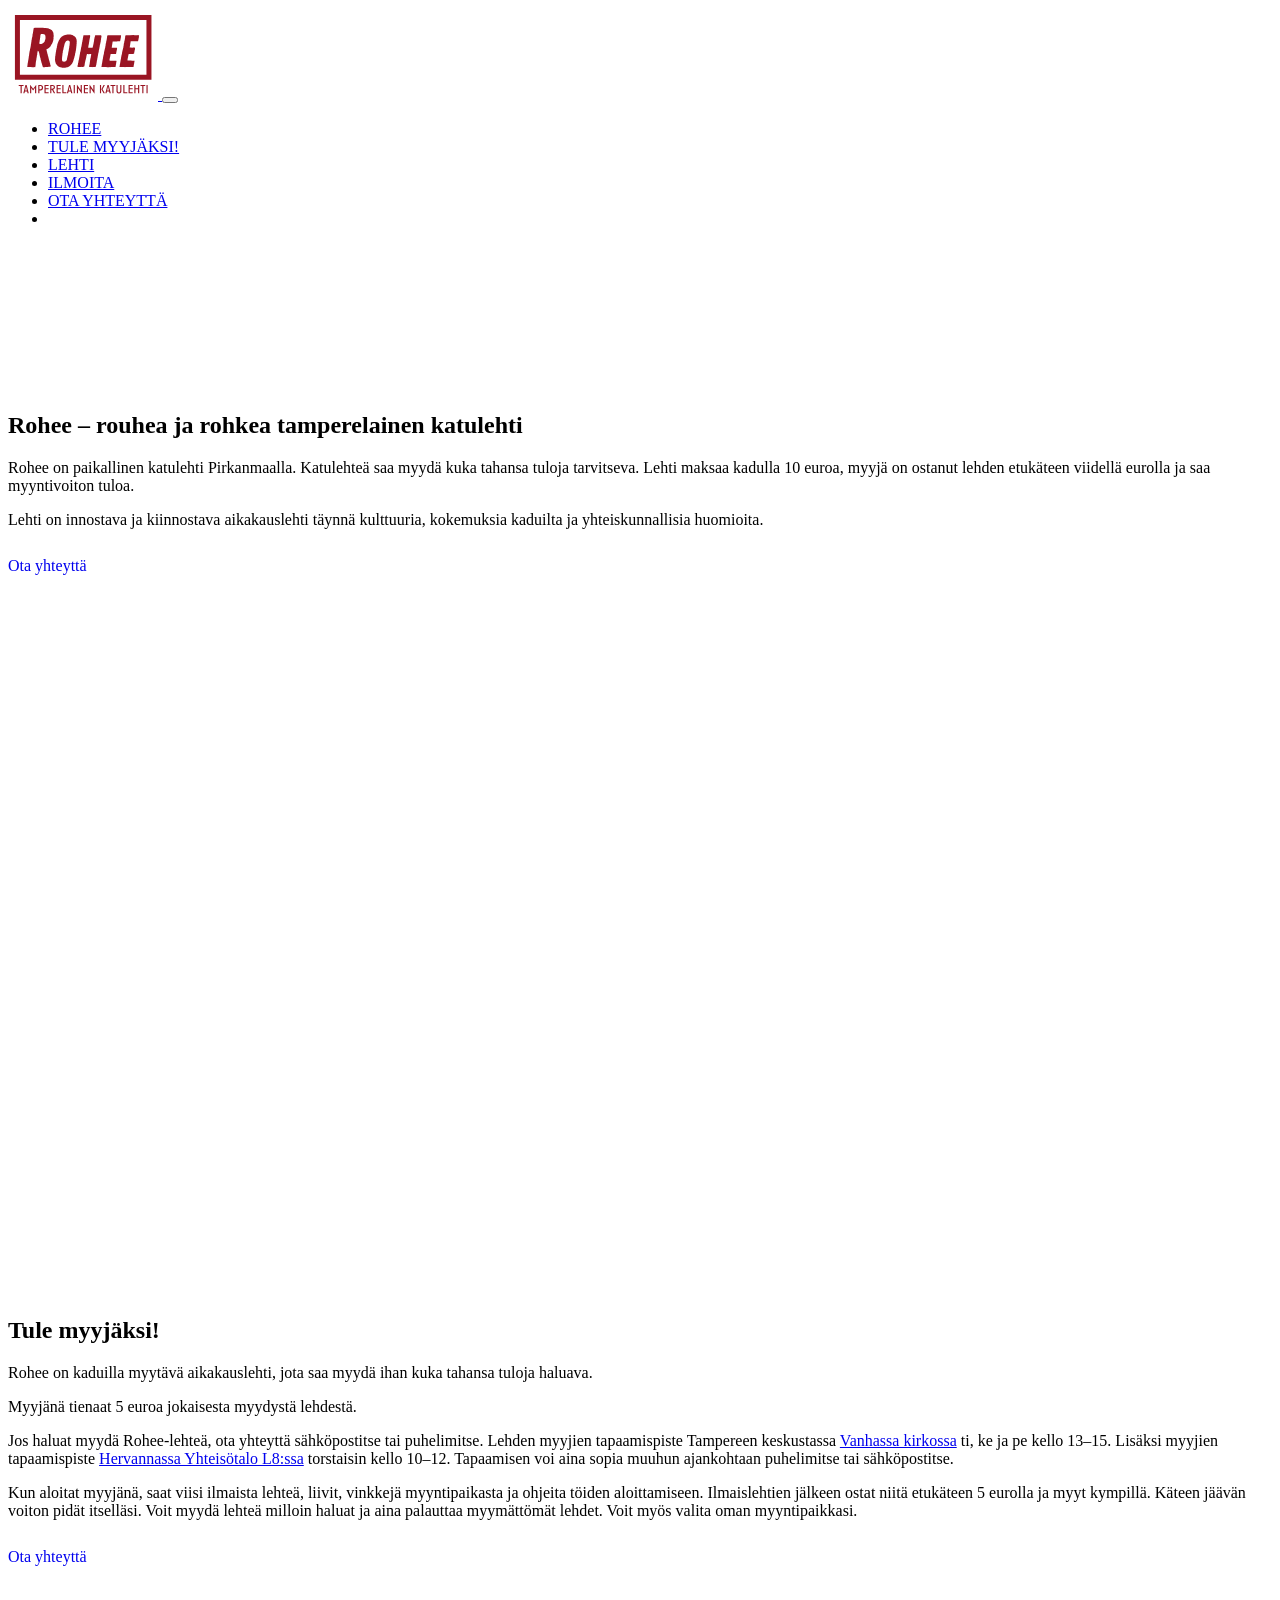
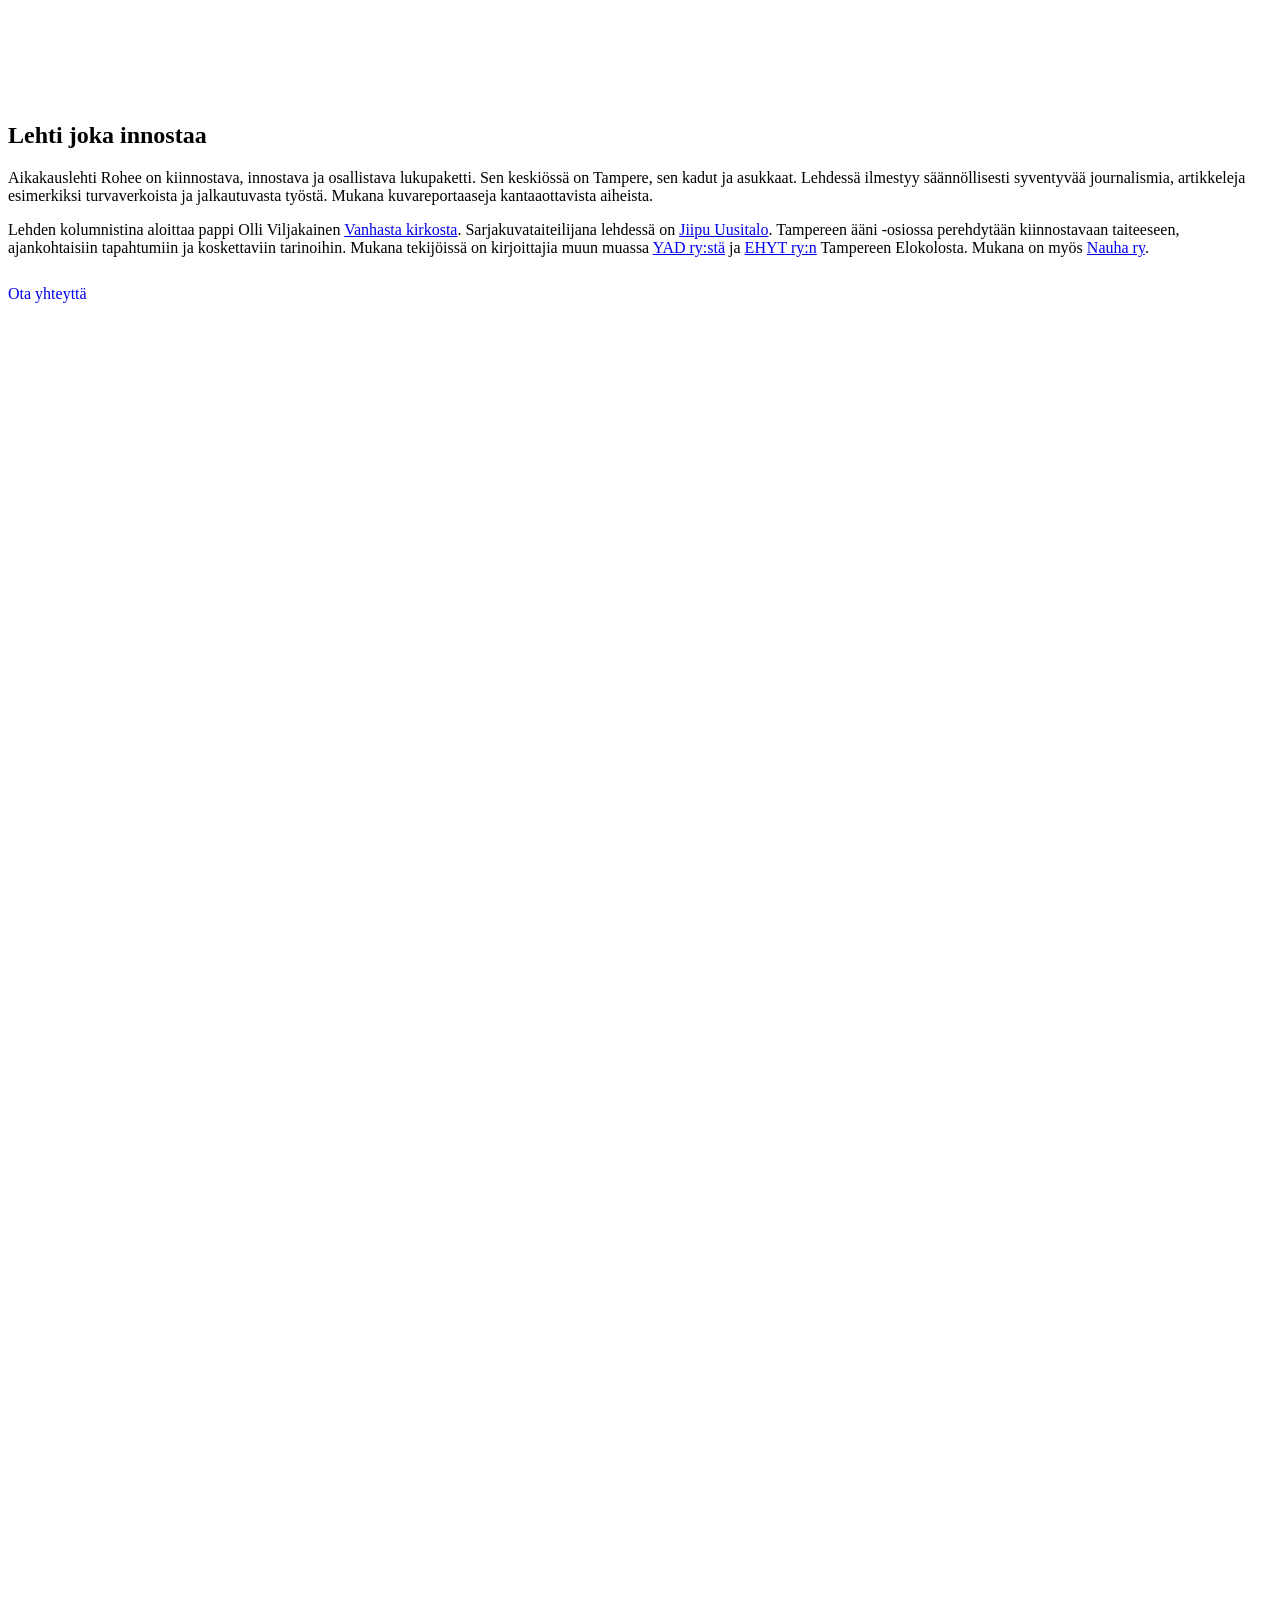
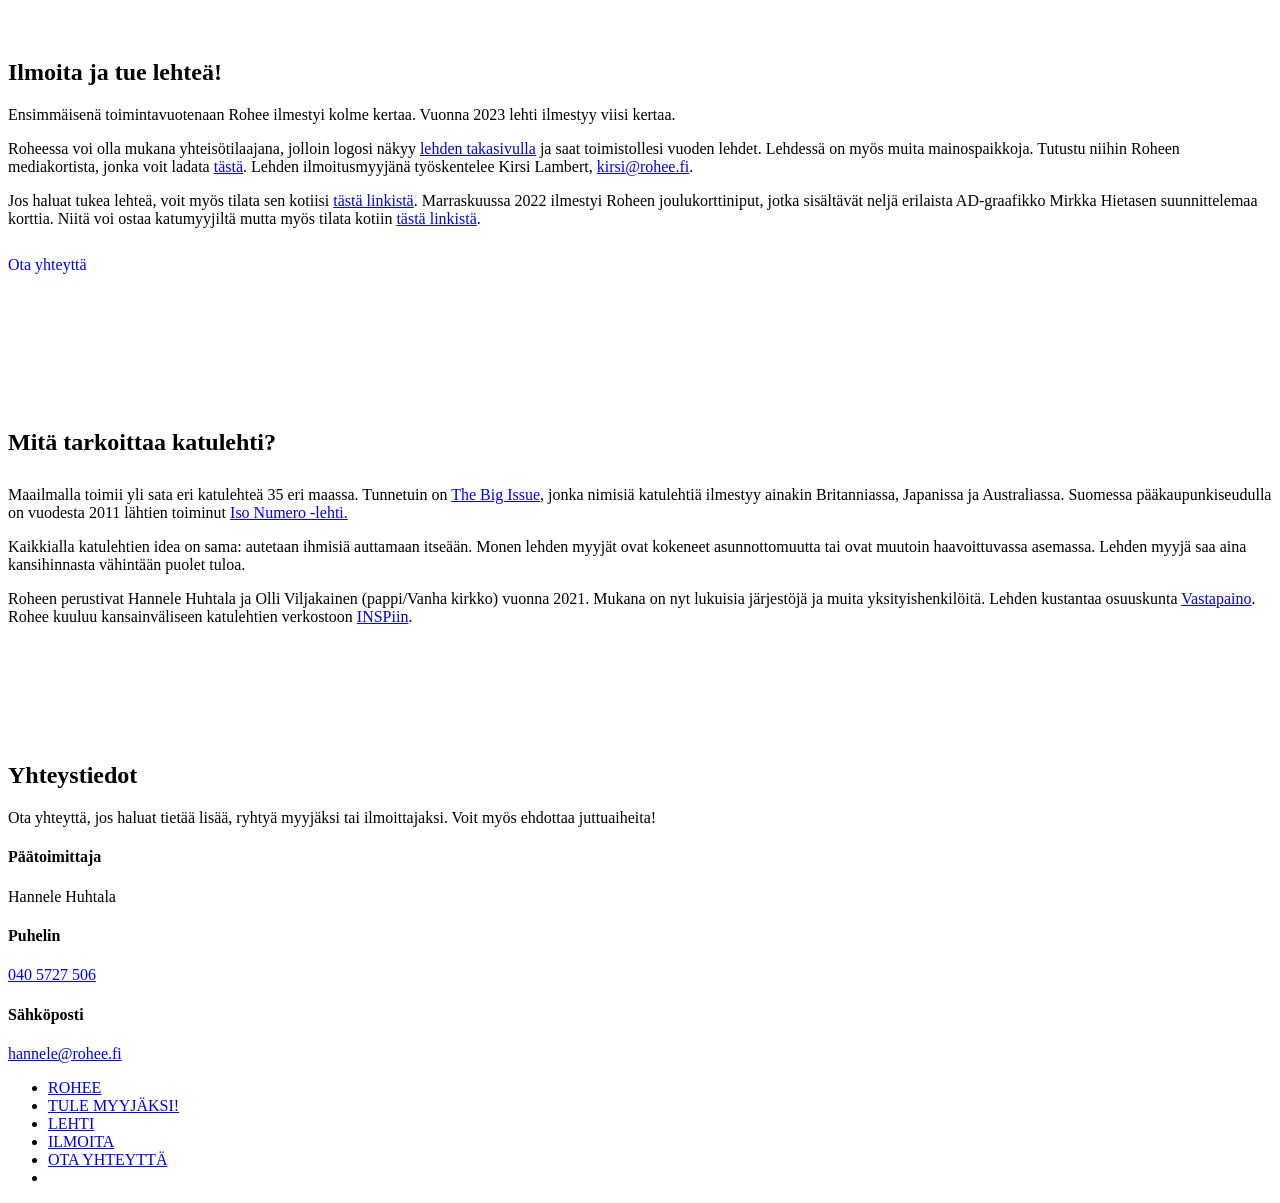
==== commit b5b9e10d: "deploy: f6203ff16fc3b341a3c637ea6cba631837fcee72" ====
--- a/index.html
+++ b/index.html
@@ -7,9 +7,9 @@
 <meta property="og:title" content="Rohee">
 <meta property="og:description" content="Rohee on paikallinen katulehti Pirkanmaalla. Katulehteä saa myydä kuka tahansa tuloja tarvitseva. Lehti maksaa kadulla 10 euroa, myyjä on ostanut lehden etukäteen viidellä eurolla ja saa myyntivoiton tuloa. Lehti on innostava ja kiinnostava aikakauslehti täynnä kulttuuria, kokemuksia kaduilta ja yhteiskunnallisia huomioita.">
 <meta property="og:type" content="website">
-<meta property="og:url" content="https://www.rohee.fi/"><meta property="og:image" content="https://www.rohee.fi/img/rohee_01_jiipu_uusitalo.png"><meta property="og:site_name" content="Rohee – rouhea ja rohkea tamperelainen katulehti">
+<meta property="og:url" content="https://www.rohee.fi/"><meta property="og:image" content="https://www.rohee.fi/img/rohee_01.jpg"><meta property="og:site_name" content="Rohee – rouhea ja rohkea tamperelainen katulehti">
 <meta name=twitter:card content="summary_large_image">
-<meta name=twitter:image content="https://www.rohee.fi/img/rohee_01_jiipu_uusitalo.png">
+<meta name=twitter:image content="https://www.rohee.fi/img/rohee_01.jpg">
 <meta name=twitter:title content="Rohee">
 <meta name=twitter:description content="Rohee on paikallinen katulehti Pirkanmaalla. Katulehteä saa myydä kuka tahansa tuloja tarvitseva. Lehti maksaa kadulla 10 euroa, myyjä on ostanut lehden etukäteen viidellä eurolla ja saa myyntivoiton tuloa. Lehti on innostava ja kiinnostava aikakauslehti täynnä kulttuuria, kokemuksia kaduilta ja yhteiskunnallisia huomioita.">
 <title>Rohee</title>
@@ -60,7 +60,7 @@
 </header>
 <section class="rad-showcase rad-showcase--index rad-animation-group rad-fade-down">
 <div class=rad-showcase__bg style=width:100%;height:60%;left:0;justify-content:flex-end;padding-right:50px>
-<img style=width:40%;object-fit:cover;margin-top:0;padding-right:36px class="lozad img-responsive" src="[data-uri]" data-src=https://www.rohee.fi/img/rohee_01_jiipu_uusitalo.png data-srcset="https://www.rohee.fi/img/rohee_01_jiipu_uusitalo.png 1x, https://www.rohee.fi/img/rohee_01_jiipu_uusitalo.png 2x" alt="Kuvitus Jiipu Uusitalo">
+<img style=width:40%;object-fit:cover;margin-top:0;padding-right:36px class="lozad img-responsive" src="[data-uri]" data-src=https://www.rohee.fi/img/rohee_01.jpg data-srcset="https://www.rohee.fi/img/rohee_01.jpg 1x, https://www.rohee.fi/img/rohee_01.jpg 2x" alt=Rohee>
 </div>
 <div class=container>
 <div class=row>
@@ -83,7 +83,7 @@
 </div>
 </div>
 <div class="rad-showcase__bg rad-showcase__bg--mobile" style="width:100%;padding:0 24px;justify-content:center">
-<img style=max-height:500px;object-fit:cover;max-width:540px;padding-bottom:60px class="lozad img-responsive" src="[data-uri]" data-src=https://www.rohee.fi/img/rohee_01_jiipu_uusitalo.png alt="Kuvitus Jiipu Uusitalo">
+<img style=max-height:500px;object-fit:cover;max-width:540px;padding-bottom:60px class="lozad img-responsive" src="[data-uri]" data-src=https://www.rohee.fi/img/rohee_01.jpg alt=Rohee>
 </div>
 <div id=myyjaksi></div>
 </section>
@@ -91,13 +91,13 @@
 <div class="container rad-fade-down">
 <div class="row d-flex flex-column-reverse flex-md-row">
 <div class=about__profile-picture style="display:flex;max-height:500px;flex:1;width:100%;padding:0 12px">
-<img style=height:100%;object-fit:cover;margin-top:0;min-height:500px class="lozad img-responsive about1-img" src="[data-uri]" data-src=https://www.rohee.fi/img/rohee_02_jiipu_uusitalo.jpeg data-srcset="https://www.rohee.fi/img/rohee_02_jiipu_uusitalo.jpeg 1x, https://www.rohee.fi/img/rohee_02_jiipu_uusitalo.jpeg 2x" alt="Kuvitus Jiipu Uusitalo">
+<img style=height:100%;object-fit:cover;margin-top:0;min-height:500px class="lozad img-responsive about1-img" src="[data-uri]" data-src=https://www.rohee.fi/img/rohee_02_jiipu_uusitalo.jpg data-srcset="https://www.rohee.fi/img/rohee_02_jiipu_uusitalo.jpg 1x, https://www.rohee.fi/img/rohee_02_jiipu_uusitalo.jpg 2x" alt="Kuvitus Jiipu Uusitalo">
 </div>
 <div class="col-12 col-md-6 my-auto my-auto">
 <h2>Tule myyjäksi!</h2>
 <p class=lead>
 <p class=lead> Rohee on kaduilla myytävä aikakauslehti, jota saa myydä ihan kuka tahansa tuloja haluava. </p> <p class=lead>
-Myyjänä tienaat 5 euroa jokaisesta myydystä lehdestä. </p> <p class=lead> Jos haluat myydä Rohee-lehteä, ota yhteyttä sähköpostitse tai puhelimitse. Lehden myyjien tapaamispiste kulttuuritalo Laikussa Tampereen keskustassa avoinna ti 10–12, ke & pe 13–15. Tammikuussa 2023 tapaamispiste siirtyy <a target=_blank rel="noopener noreferrer" href=https://tampereenseurakunnat.fi/sivustot/vanha_kirkko>Vanhaan kirkkoon</a>. Lisäksi myyjien tapaamispiste <a target=_blank rel="noopener noreferrer" href=https://www.tampere.fi/hyvinvointikeskukset-ja-lahitorit/hervannan-yhteisokeskus-l8>Hervannassa Yhteisötalo L8:ssa</a> torstaisin kello 10–12. Tapaamisen voi aina sopia muuhun ajankohtaan puhelimitse tai sähköpostitse. </p> <p class=lead>
+Myyjänä tienaat 5 euroa jokaisesta myydystä lehdestä. </p> <p class=lead> Jos haluat myydä Rohee-lehteä, ota yhteyttä sähköpostitse tai puhelimitse. Lehden myyjien tapaamispiste Tampereen keskustassa <a target=_blank rel="noopener noreferrer" href=https://tampereenseurakunnat.fi/sivustot/vanha_kirkko>Vanhassa kirkossa</a> ti, ke ja pe kello 13–15. Lisäksi myyjien tapaamispiste <a target=_blank rel="noopener noreferrer" href=https://www.tampere.fi/hyvinvointikeskukset-ja-lahitorit/hervannan-yhteisokeskus-l8>Hervannassa Yhteisötalo L8:ssa</a> torstaisin kello 10–12. Tapaamisen voi aina sopia muuhun ajankohtaan puhelimitse tai sähköpostitse. </p> <p class=lead>
 Kun aloitat myyjänä, saat viisi ilmaista lehteä, liivit, vinkkejä myyntipaikasta ja ohjeita töiden aloittamiseen. Ilmaislehtien jälkeen ostat niitä etukäteen 5 eurolla ja myyt kympillä. Käteen jäävän voiton pidät itselläsi. Voit myydä lehteä milloin haluat ja aina palauttaa myymättömät lehdet. Voit myös valita oman myyntipaikkasi. </p>
 </p>
 <p>
@@ -127,7 +127,7 @@
 </p>
 </div>
 <div class=about__profile-picture style="display:flex;max-height:500px;flex:1;width:100%;padding:0 12px">
-<img style=width:100%;object-fit:cover class="lozad img-responsive section-img" src="[data-uri]" data-src=https://www.rohee.fi/img/rohee_03_jiipu_uusitalo.jpeg data-srcset="https://www.rohee.fi/img/rohee_03_jiipu_uusitalo.jpeg 1x, https://www.rohee.fi/img/rohee_03_jiipu_uusitalo.jpeg 2x" alt="Kuvitus Jiipu Uusitalo">
+<img style=width:100%;object-fit:cover class="lozad img-responsive section-img" src="[data-uri]" data-src=https://www.rohee.fi/img/rohee_03_jiipu_uusitalo.jpg data-srcset="https://www.rohee.fi/img/rohee_03_jiipu_uusitalo.jpg 1x, https://www.rohee.fi/img/rohee_03_jiipu_uusitalo.jpg 2x" alt="Kuvitus Jiipu Uusitalo">
 </div>
 </div>
 </div>
@@ -137,7 +137,7 @@
 <div class="container rad-fade-down">
 <div class="row d-flex flex-column-reverse flex-md-row">
 <div class=about__profile-picture style="display:flex;max-height:500px;flex:1;width:100%;padding:0 12px">
-<img style=height:100%;object-fit:cover;margin-top:0;min-height:500px class="lozad img-responsive about3-img" src="[data-uri]" data-src=https://www.rohee.fi/img/rohee_04_jiipu_uusitalo.jpeg data-srcset="https://www.rohee.fi/img/rohee_04_jiipu_uusitalo.jpeg 1x, https://www.rohee.fi/img/rohee_04_jiipu_uusitalo.jpeg 2x" alt="Kuvitus Jiipu Uusitalo">
+<img style=height:100%;object-fit:cover;margin-top:0;min-height:500px class="lozad img-responsive about3-img" src="[data-uri]" data-src=https://www.rohee.fi/img/rohee_04_jiipu_uusitalo.jpg data-srcset="https://www.rohee.fi/img/rohee_04_jiipu_uusitalo.jpg 1x, https://www.rohee.fi/img/rohee_04_jiipu_uusitalo.jpg 2x" alt="Kuvitus Jiipu Uusitalo">
 </div>
 <div class="col-12 col-md-6">
 <h2>Ilmoita ja tue lehteä!</h2>
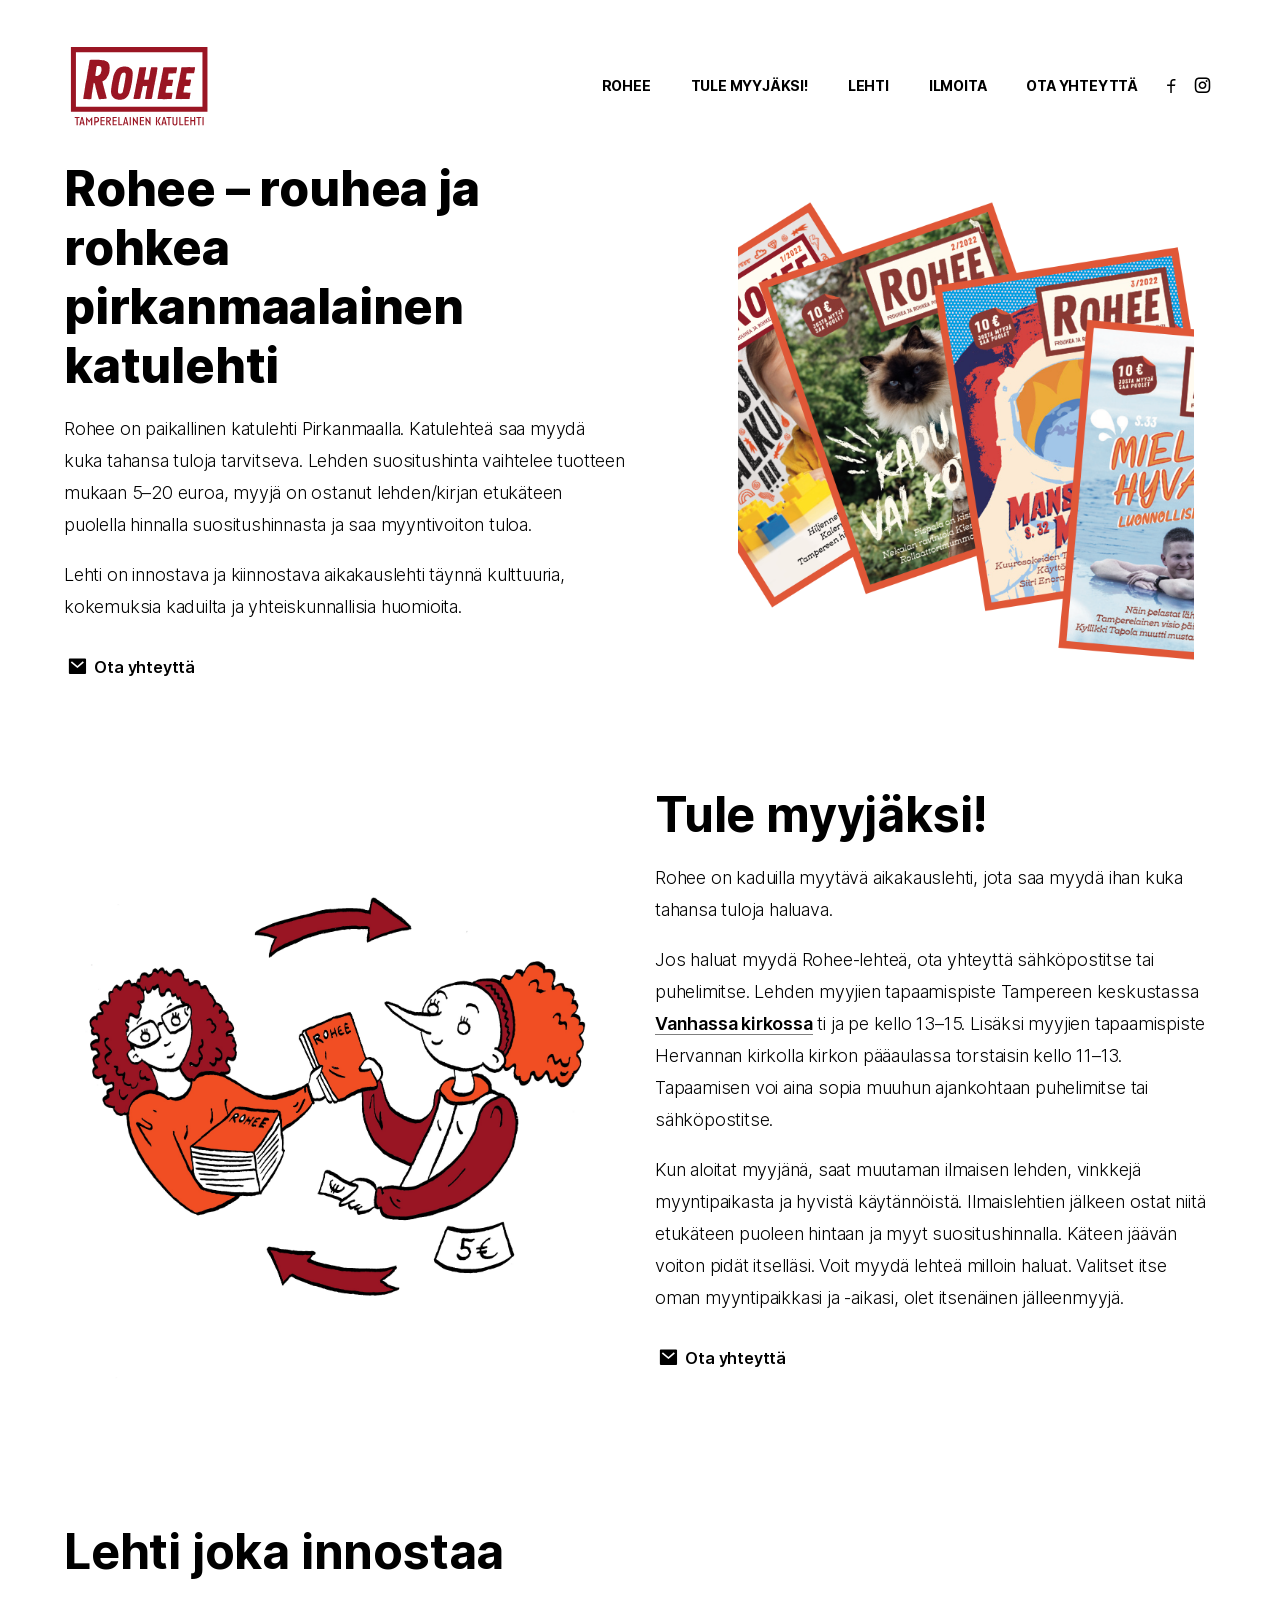
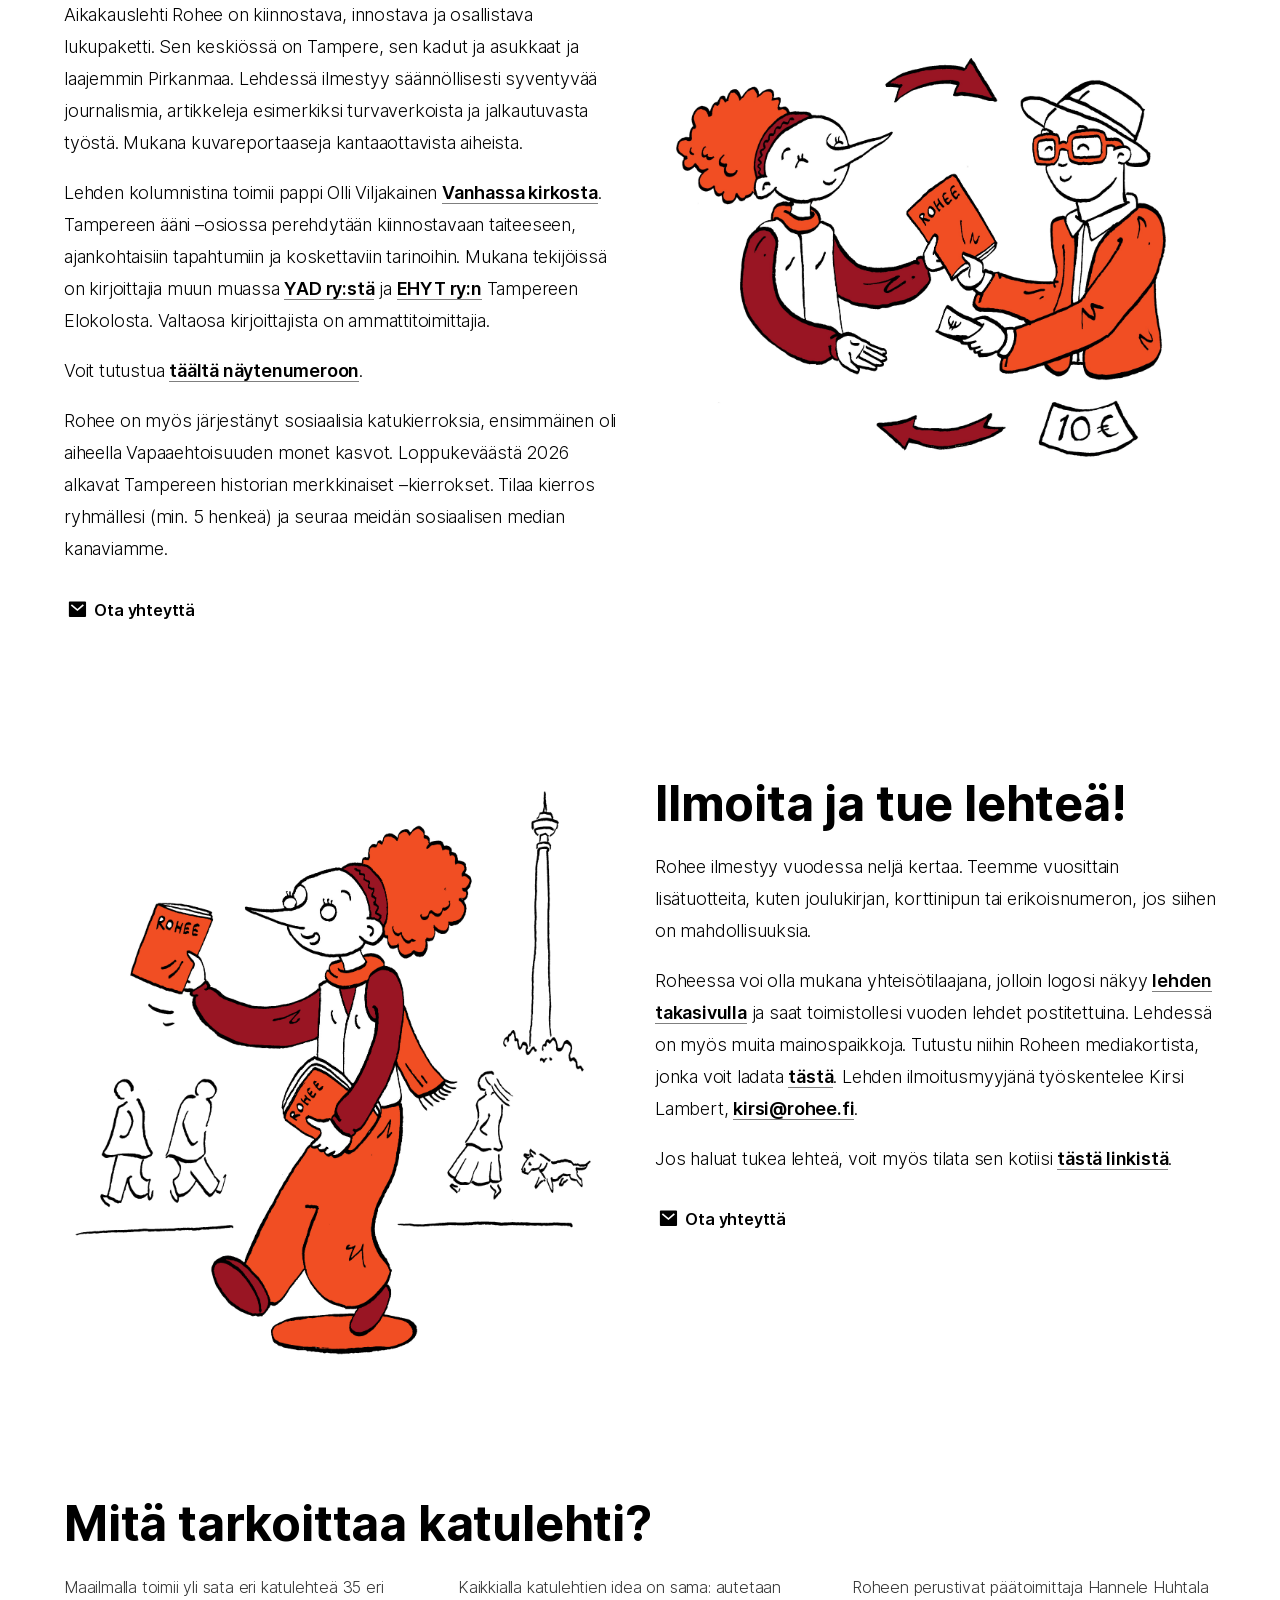
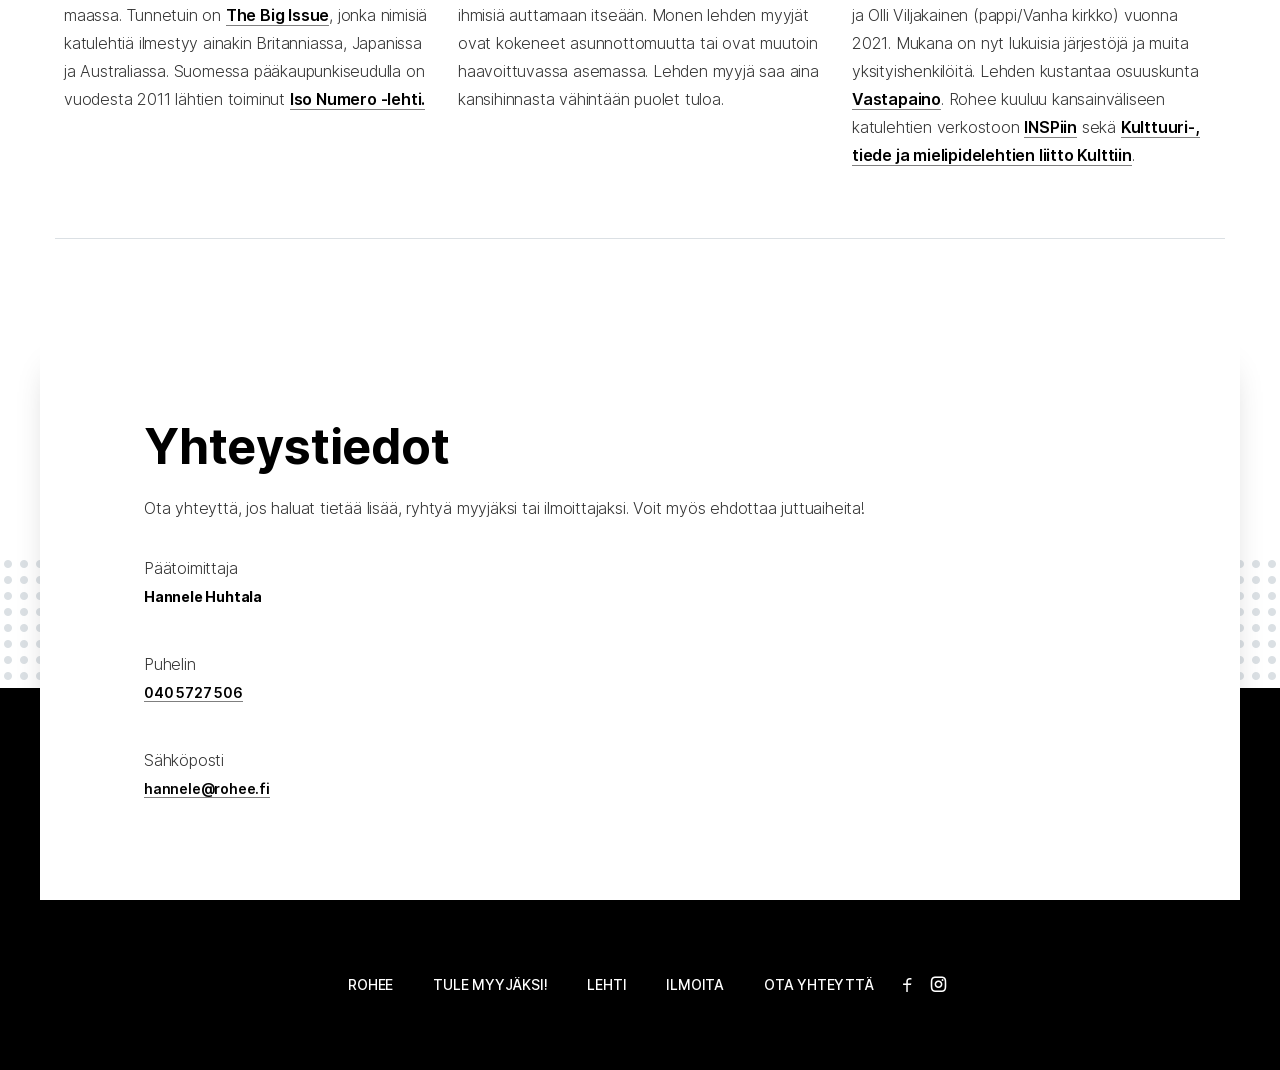
==== commit 48c0608a: "deploy: 5fcd33b8896a0f024941bfc184cb075c730663b2" ====
--- a/index.html
+++ b/index.html
@@ -1,248 +1,9 @@
-<!doctype html><html lang=en>
-<head>
-<meta name=generator content="Hugo 0.91.2">
-<meta charset=utf-8>
-<meta name=viewport content="width=device-width,initial-scale=1">
-<meta http-equiv=x-ua-compatible content="ie=edge">
-<meta property="og:title" content="Rohee">
-<meta property="og:description" content="Rohee on paikallinen katulehti Pirkanmaalla. Katulehteä saa myydä kuka tahansa tuloja tarvitseva. Lehti maksaa kadulla 10 euroa, myyjä on ostanut lehden etukäteen viidellä eurolla ja saa myyntivoiton tuloa. Lehti on innostava ja kiinnostava aikakauslehti täynnä kulttuuria, kokemuksia kaduilta ja yhteiskunnallisia huomioita.">
-<meta property="og:type" content="website">
-<meta property="og:url" content="https://www.rohee.fi/"><meta property="og:image" content="https://www.rohee.fi/img/rohee_01.jpg"><meta property="og:site_name" content="Rohee – rouhea ja rohkea tamperelainen katulehti">
-<meta name=twitter:card content="summary_large_image">
-<meta name=twitter:image content="https://www.rohee.fi/img/rohee_01.jpg">
-<meta name=twitter:title content="Rohee">
-<meta name=twitter:description content="Rohee on paikallinen katulehti Pirkanmaalla. Katulehteä saa myydä kuka tahansa tuloja tarvitseva. Lehti maksaa kadulla 10 euroa, myyjä on ostanut lehden etukäteen viidellä eurolla ja saa myyntivoiton tuloa. Lehti on innostava ja kiinnostava aikakauslehti täynnä kulttuuria, kokemuksia kaduilta ja yhteiskunnallisia huomioita.">
-<title>Rohee</title>
-<style>.rad-fade-in{will-change:opacity,transform;animation-name:rad-fade-in-fallback;animation-duration:5s;animation-fill-mode:both}@keyframes rad-fade-in-fallback{0%{opacity:0}75%{opacity:0}100%{opacity:1}}.fonts-loaded .rad-fade-in.rad-waiting{animation-name:none;opacity:0}.fonts-loaded .rad-fade-in.rad-animate{animation-name:rad-fade-in;animation-duration:1.1s;animation-fill-mode:both}@keyframes rad-fade-in{0%{opacity:0}100%{opacity:1}}.rad-fade-in-long{will-change:opacity,transform;animation-name:rad-fade-in-long-fallback;animation-duration:8s;animation-fill-mode:both}@keyframes rad-fade-in-long-fallback{0%{opacity:0}75%{opacity:0}100%{opacity:1}}.fonts-loaded .rad-fade-in-long.rad-waiting{animation-name:none;opacity:0}.fonts-loaded .rad-fade-in-long.rad-animate{animation-name:rad-fade-in-long;animation-duration:2s;animation-fill-mode:both}@keyframes rad-fade-in-long{0%{opacity:0}20%{opacity:0}100%{opacity:1}}.rad-fade-down{will-change:opacity,transform;animation-name:rad-fade-down-fallback;animation-duration:5s;animation-fill-mode:both;transform:translateY(-30px)}@keyframes rad-fade-down-fallback{0%{opacity:0;transform:translateY(-30px)}75%{opacity:0;transform:translateY(-30px)}100%{opacity:1;transform:translateY(0)}}.fonts-loaded .rad-fade-down.rad-waiting{animation-name:none;opacity:0;transform:translateY(-30px)}.fonts-loaded .rad-fade-down.rad-animate{animation-name:rad-fade-down;animation-duration:1.1s}@keyframes rad-fade-down{0%{opacity:0;transform:translateY(-30px)}100%{opacity:1;transform:translateY(0)}}.rad-scale-down{will-change:opacity,transform;animation-name:rad-scale-down-fallback;animation-duration:5s;animation-fill-mode:both;transform-origin:50% 0}@keyframes rad-scale-down-fallback{0%{opacity:0;transform:scaleY(.95)}75%{opacity:0;transform:scaleY(.95)}100%{opacity:1;transform:scaleY(1)}}.fonts-loaded .rad-scale-down.rad-waiting{animation-name:none;opacity:0;transform:scaleY(.95)}.fonts-loaded .rad-scale-down.rad-animate{animation-name:rad-scale-down;animation-duration:1.1s;animation-fill-mode:both}@keyframes rad-scale-down{0%{opacity:0;transform:scaleY(.95)}100%{opacity:1;transform:scaleY(1)}}@media(min-width:992px){.section-img{width:80%;object-fit:cover;margin-top:0}}.contact-btn{text-decoration:none;border:none;padding-top:12px;display:block}.about__profile-picture{margin:0!important}@media(min-width:992px){.about__profile-picture{margin-top:80px!important}}@media(min-width:768px){.about1-img{padding-right:24px}}@media(min-width:768px){.about__profile-picture{justify-content:flex-end;margin-top:0!important;min-height:600px}.about__profile-picture img{min-height:600px}}.section:not(.section--contact){padding-top:0!important;padding-bottom:0!important}.section:not(.section--contact):not(.section--border-bottom){margin-bottom:40px}@media(min-width:768px){.section:not(.section--contact){padding-top:40px!important;padding-bottom:40px!important;margin-bottom:80px}}@media(min-width:992px){.contact__info{padding:initial!important}}@media(min-width:992px){.contact-row{margin-left:initial!important;margin-right:initial!important}}.row--padded{margin-top:initial!important}@media(min-width:992px){.row--padded{margin-top:32px}}.rad-showcase__bg--mobile img{margin-top:initial!important}.header .navbar-brand img{max-height:70px!important}@media(min-width:992px){.header .navbar-brand img{width:150px!important;max-height:100px!important}}.some-icon{color:#000}.some-icon-footer{color:#fff}.platform-links{text-align:center;padding:20px 0}@media(min-width:992px){.platform-links{padding:initial}}@media(min-width:992px){.columns-header{padding-bottom:10px}}</style>
-<link rel=stylesheet href=https://www.rohee.fi/css/main.css>
-<link rel=stylesheet href=https://www.rohee.fi/css/rad-icons.css>
-<link rel=stylesheet href=https://www.rohee.fi/css/custom.css>
-</head>
-<body>
-<header class="header fixed-top rad-animation-group" id=header>
-<div class="container rad-fade-in">
-<nav class="navbar navbar-expand-lg navbar-light p-0">
-<a class=navbar-brand href=https://www.rohee.fi/>
-<img class=img-responsive src=img/logo_rohee_nettisivut.svg alt="Rohee Logo">
-</a>
-<button class=navbar-toggler type=button data-toggle=collapse data-target="#navbarSupportedContent, #header" aria-controls=navbarSupportedContent aria-expanded=false aria-label="Toggle navigation">
-<span class=navbar-toggler-icon></span>
-</button>
-<div class="collapse navbar-collapse" id=navbarSupportedContent>
-<ul class="navbar-nav ml-lg-auto">
-<li class=nav-item>
-<a class=nav-link href=https://www.rohee.fi/>ROHEE</a>
-</li>
-<li class=nav-item>
-<a data-scroll class=nav-link href=#myyjaksi>TULE MYYJÄKSI!</a>
-</li>
-<li class=nav-item>
-<a data-scroll class=nav-link href=#lehti>LEHTI</a>
-</li>
-<li class=nav-item>
-<a data-scroll class=nav-link href=#ilmoita>ILMOITA</a>
-</li>
-<li class=nav-item>
-<a data-scroll class=nav-link href=#yhteys>OTA YHTEYTTÄ</a>
-</li>
-<li class=nav-item>
-<div class="row platform-links">
-<div class=col-12>
-<a class=some-icon href=https://www.facebook.com/katulehtirohee/ target=_blank rel="noopener noreferrer"><i class=icon-facebook-line></i></a>
-<a class=some-icon href=https://www.instagram.com/katulehti_rohee/ target=_blank rel="noopener noreferrer"><i class=icon-instagram-line></i></a>
-</div>
-</div>
-</li>
-</ul>
-</div>
-</nav>
-</div>
-</header>
-<section class="rad-showcase rad-showcase--index rad-animation-group rad-fade-down">
-<div class=rad-showcase__bg style=width:100%;height:60%;left:0;justify-content:flex-end;padding-right:50px>
-<img style=width:40%;object-fit:cover;margin-top:0;padding-right:36px class="lozad img-responsive" src="[data-uri]" data-src=https://www.rohee.fi/img/rohee_01.jpg data-srcset="https://www.rohee.fi/img/rohee_01.jpg 1x, https://www.rohee.fi/img/rohee_01.jpg 2x" alt=Rohee>
-</div>
-<div class=container>
-<div class=row>
-<div class="col-12 col-sm-12 col-md-8 col-lg-7 col-xl-6">
-<h1 class=display-1>
-Rohee – rouhea ja rohkea tamperelainen katulehti
-<br>
-<span></span>
-</h1>
-<p class=lead>
-<p class=lead>Rohee on paikallinen katulehti Pirkanmaalla. Katulehteä saa myydä kuka tahansa tuloja tarvitseva. Lehti maksaa kadulla 10 euroa, myyjä on ostanut lehden etukäteen viidellä eurolla ja saa myyntivoiton tuloa.</p><p class=lead>Lehti on innostava ja kiinnostava aikakauslehti täynnä kulttuuria, kokemuksia kaduilta ja yhteiskunnallisia huomioita.</p>
-</p>
-<p>
-<a href=#yhteys class=contact-btn>
-<i class=icon-mail-fill></i>
-Ota yhteyttä
-</a>
-</p>
-</div>
-</div>
-</div>
-<div class="rad-showcase__bg rad-showcase__bg--mobile" style="width:100%;padding:0 24px;justify-content:center">
-<img style=max-height:500px;object-fit:cover;max-width:540px;padding-bottom:60px class="lozad img-responsive" src="[data-uri]" data-src=https://www.rohee.fi/img/rohee_01.jpg alt=Rohee>
-</div>
-<div id=myyjaksi></div>
-</section>
-<section class="section rad-animation-group pb-0" id=myyjaksi-start>
-<div class="container rad-fade-down">
-<div class="row d-flex flex-column-reverse flex-md-row">
-<div class=about__profile-picture style="display:flex;max-height:500px;flex:1;width:100%;padding:0 12px">
-<img style=height:100%;object-fit:cover;margin-top:0;min-height:500px class="lozad img-responsive about1-img" src="[data-uri]" data-src=https://www.rohee.fi/img/rohee_02_jiipu_uusitalo.jpg data-srcset="https://www.rohee.fi/img/rohee_02_jiipu_uusitalo.jpg 1x, https://www.rohee.fi/img/rohee_02_jiipu_uusitalo.jpg 2x" alt="Kuvitus Jiipu Uusitalo">
-</div>
-<div class="col-12 col-md-6 my-auto my-auto">
-<h2>Tule myyjäksi!</h2>
-<p class=lead>
-<p class=lead> Rohee on kaduilla myytävä aikakauslehti, jota saa myydä ihan kuka tahansa tuloja haluava. </p> <p class=lead>
-Myyjänä tienaat 5 euroa jokaisesta myydystä lehdestä. </p> <p class=lead> Jos haluat myydä Rohee-lehteä, ota yhteyttä sähköpostitse tai puhelimitse. Lehden myyjien tapaamispiste Tampereen keskustassa <a target=_blank rel="noopener noreferrer" href=https://tampereenseurakunnat.fi/sivustot/vanha_kirkko>Vanhassa kirkossa</a> ti, ke ja pe kello 13–15. Lisäksi myyjien tapaamispiste <a target=_blank rel="noopener noreferrer" href=https://www.tampere.fi/hyvinvointikeskukset-ja-lahitorit/hervannan-yhteisokeskus-l8>Hervannassa Yhteisötalo L8:ssa</a> torstaisin kello 10–12. Tapaamisen voi aina sopia muuhun ajankohtaan puhelimitse tai sähköpostitse. </p> <p class=lead>
-Kun aloitat myyjänä, saat viisi ilmaista lehteä, liivit, vinkkejä myyntipaikasta ja ohjeita töiden aloittamiseen. Ilmaislehtien jälkeen ostat niitä etukäteen 5 eurolla ja myyt kympillä. Käteen jäävän voiton pidät itselläsi. Voit myydä lehteä milloin haluat ja aina palauttaa myymättömät lehdet. Voit myös valita oman myyntipaikkasi. </p>
-</p>
-<p>
-<a class=contact-btn href=#yhteys>
-<i class=icon-mail-fill></i>
-Ota yhteyttä
-</a>
-</p>
-</div>
-</div>
-</div>
-<div id=lehti></div>
-</section>
-<section class="section rad-animation-group pb-0" id=lehti-start>
-<div class="container rad-fade-down">
-<div class="row d-flex flex-md-row">
-<div class="col-12 col-md-6">
-<h2>Lehti joka innostaa</h2>
-<p class=lead>
-<p class=lead> Aikakauslehti Rohee on kiinnostava, innostava ja osallistava lukupaketti. Sen keskiössä on Tampere, sen kadut ja asukkaat. Lehdessä ilmestyy säännöllisesti syventyvää journalismia, artikkeleja esimerkiksi turvaverkoista ja jalkautuvasta työstä. Mukana kuvareportaaseja kantaaottavista aiheista. </p> <p class=lead> Lehden kolumnistina aloittaa pappi Olli Viljakainen <a target=_blank rel="noopener noreferrer" href=https://tampereenseurakunnat.fi/sivustot/vanha_kirkko>Vanhasta kirkosta</a>. Sarjakuvataiteilijana lehdessä on <a target=_blank rel="noopener noreferrer" href=https://tajukankaankutoja.sarjakuvablogit.com/>Jiipu Uusitalo</a>. Tampereen ääni -osiossa perehdytään kiinnostavaan taiteeseen, ajankohtaisiin tapahtumiin ja koskettaviin tarinoihin. Mukana tekijöissä on kirjoittajia muun muassa <a target=_blank rel="noopener noreferrer" href=https://www.yad.fi>YAD ry:stä</a> ja <a target=_blank rel="noopener noreferrer" href=https://ehyt.fi/ehyt-ry/toiminta-ja-hankkeet/opiskelijoille-tyoikaisille-ja-ikaantyneille/elokolo-kohtaamispaikat/tampereen-elokolo/>EHYT ry:n</a> Tampereen Elokolosta. Mukana on myös <a target=_blank rel="noopener noreferrer" href=https://nauha.fi/>Nauha ry</a>. </p>
-</p>
-<p>
-<a href=#yhteys class=contact-btn>
-<i class=icon-mail-fill></i>
-Ota yhteyttä
-</a>
-</p>
-</div>
-<div class=about__profile-picture style="display:flex;max-height:500px;flex:1;width:100%;padding:0 12px">
-<img style=width:100%;object-fit:cover class="lozad img-responsive section-img" src="[data-uri]" data-src=https://www.rohee.fi/img/rohee_03_jiipu_uusitalo.jpg data-srcset="https://www.rohee.fi/img/rohee_03_jiipu_uusitalo.jpg 1x, https://www.rohee.fi/img/rohee_03_jiipu_uusitalo.jpg 2x" alt="Kuvitus Jiipu Uusitalo">
-</div>
-</div>
-</div>
-<div id=ilmoita></div>
-</section>
-<section class="section rad-animation-group pb-0" id=ilmoita-start>
-<div class="container rad-fade-down">
-<div class="row d-flex flex-column-reverse flex-md-row">
-<div class=about__profile-picture style="display:flex;max-height:500px;flex:1;width:100%;padding:0 12px">
-<img style=height:100%;object-fit:cover;margin-top:0;min-height:500px class="lozad img-responsive about3-img" src="[data-uri]" data-src=https://www.rohee.fi/img/rohee_04_jiipu_uusitalo.jpg data-srcset="https://www.rohee.fi/img/rohee_04_jiipu_uusitalo.jpg 1x, https://www.rohee.fi/img/rohee_04_jiipu_uusitalo.jpg 2x" alt="Kuvitus Jiipu Uusitalo">
-</div>
-<div class="col-12 col-md-6">
-<h2>Ilmoita ja tue lehteä!</h2>
-<p class=lead>
-<p class=lead> Ensimmäisenä toimintavuotenaan Rohee ilmestyi kolme kertaa. Vuonna 2023 lehti ilmestyy viisi kertaa. </p> <p class=lead> Roheessa voi olla mukana yhteisötilaajana, jolloin logosi näkyy <a target=_blank rel="noopener noreferrer" href=/pdf/takasivu.pdf>lehden takasivulla</a> ja saat toimistollesi vuoden lehdet. Lehdessä on myös muita mainospaikkoja. Tutustu niihin Roheen mediakortista, jonka voit ladata <a href=/pdf/mediakortti.pdf download>tästä</a>. Lehden ilmoitusmyyjänä työskentelee Kirsi Lambert, <a href=mailto:kirsi@rohee.fi>kirsi@rohee.fi</a>. </p> <p class=lead> Jos haluat tukea lehteä, voit myös tilata sen kotiisi <a target=_blank rel="noopener noreferrer" href=https://forms.gle/QPMKyribzEBraXf38>tästä linkistä</a>. Marraskuussa 2022 ilmestyi Roheen joulukorttiniput, jotka sisältävät neljä erilaista AD-graafikko Mirkka Hietasen suunnittelemaa korttia. Niitä voi ostaa katumyyjiltä mutta myös tilata kotiin <a target=_blank rel="noopener noreferrer" href=https://forms.gle/9S52rSi78Q1jsRqU7>tästä linkistä</a>. </p>
-</p>
-<p>
-<a class=contact-btn href=#yhteys>
-<i class=icon-mail-fill></i>
-Ota yhteyttä
-</a>
-</p>
-</div>
-</div>
-</div>
-</section>
-<section class="section rad-animation-group section--border-bottom">
-<div class=container>
-<div class=rad-fade-down>
-<h2 class=columns-header>Mitä tarkoittaa katulehti?</h2>
-<div class="row mb-0 row--padded rad-fade-down">
-<div class="col-12 col-md-4 mb-md-0 testimonial">
-<p>
-Maailmalla toimii yli sata eri katulehteä 35 eri maassa. Tunnetuin on <a href=https://www.bigissue.com/ target=_blank rel=noreferrer>The Big Issue</a>, jonka nimisiä katulehtiä ilmestyy ainakin Britanniassa, Japanissa ja Australiassa. Suomessa pääkaupunkiseudulla on vuodesta 2011 lähtien toiminut <a href=https://www.isonumero.fi/ target=_blank rel=noreferrer>Iso Numero -lehti.</a>
-</p>
-</div>
-<div class="col-12 col-md-4 mb-md-0 testimonial">
-<p>
-Kaikkialla katulehtien idea on sama: autetaan ihmisiä auttamaan itseään. Monen lehden myyjät ovat kokeneet asunnottomuutta tai ovat muutoin haavoittuvassa asemassa. Lehden myyjä saa aina kansihinnasta vähintään puolet tuloa.
-</p>
-</div>
-<div class="col-12 col-md-4 mb-md-0 testimonial">
-<p>
-Roheen perustivat Hannele Huhtala ja Olli Viljakainen (pappi/Vanha kirkko) vuonna 2021. Mukana on nyt lukuisia järjestöjä ja muita yksityishenkilöitä. Lehden kustantaa osuuskunta <a href=https://vastapaino.fi/ target=_blank rel=noreferrer>Vastapaino</a>. Rohee kuuluu kansainväliseen katulehtien verkostoon <a href=https://insp.ngo/ target=_blank rel=noreferrer>INSPiin</a>.
-</p>
-</div>
-</div>
-</div>
-</div>
-<div id=yhteys></div>
-</section>
-<section id=yhteys-start class="section section--contact pt-0">
-<div class=container>
-<div class=contact>
-<h2>Yhteystiedot</h2>
-<div class="row pt-2 contact-row">
-<div class="col-12 contact__info" style=padding-top:initial>
-<p>Ota yhteyttä, jos haluat tietää lisää, ryhtyä myyjäksi tai ilmoittajaksi. Voit myös ehdottaa juttuaiheita!</p>
-<h4>Päätoimittaja</h4>
-<span>Hannele Huhtala</span>
-<h4>Puhelin</h4>
-<span><a href=tel:+358405727506>040 5727 506</a></span>
-<h4>Sähköposti</h4>
-<span><a href=mailto:hannele@rohee.fi>hannele@rohee.fi</a></span>
-</div>
-</div>
-</div>
-</div>
-</section>
-<footer class=footer>
-<div class=container>
-<div class=footer__left>
-<div class=footer__copy>
-</div>
-</div>
-<div class=footer__links>
-<ul class=navbar-nav>
-<li class=nav-item>
-<a class=nav-link href=/>ROHEE</a>
-</li>
-<li class=nav-item>
-<a class=nav-link href=#myyjaksi>TULE MYYJÄKSI!</a>
-</li>
-<li class=nav-item>
-<a class=nav-link href=#lehti>LEHTI</a>
-</li>
-<li class=nav-item>
-<a class=nav-link href=#ilmoita>ILMOITA</a>
-</li>
-<li class=nav-item>
-<a class=nav-link href=#yhteys>OTA YHTEYTTÄ</a>
-</li>
-<li class=nav-item>
-<div class="row platform-links">
-<div class=col-12>
-<a class=some-icon-footer href=https://www.facebook.com/katulehtirohee/ target=_blank rel="noopener noreferrer"><i class=icon-facebook-line></i></a>
-<a class=some-icon-footer href=https://www.instagram.com/katulehti_rohee/ target=_blank rel="noopener noreferrer"><i class=icon-instagram-line></i></a>
-</div>
-</div>
-</li>
-</ul>
-</div>
-<div class=footer__right>
-</div>
-</div>
-</footer>
-<script src=https://www.rohee.fi/js/rad-animations.js></script>
-<script src=https://www.rohee.fi/js/library/lozad.min.js></script>
-<script>window.addEventListener("load",function(){var a=window.lozad(".lozad",{rootMargin:window.innerHeight/2+"px 0px",threshold:.01});a.observe()})</script>
-<script src=https://www.rohee.fi/js/library/jquery-3.3.1.slim.min.js></script>
-<script src=https://www.rohee.fi/js/library/bootstrap.min.js></script>
-<script src=https://www.rohee.fi/js/sticky-header.js></script>
-<script src=https://www.rohee.fi/js/library/smooth-scroll.polyfills.min.js></script>
-<script src=https://www.rohee.fi/js/library/fontfaceobserver.js></script>
-<script>(function(a){var b,e,c,f,g,d;if(a.document.documentElement.className.indexOf("fonts-loaded")>-1)return;b=new a.FontFaceObserver("Inter",{weight:300}),e=new a.FontFaceObserver("Inter",{weight:400}),c=new a.FontFaceObserver("Inter",{weight:500}),f=new a.FontFaceObserver("Inter",{weight:600}),g=new a.FontFaceObserver("Inter",{weight:700}),d=new a.FontFaceObserver("Inter",{weight:900}),a.Promise.all([b.load(),c.load(),d.load()]).then(function(){a.document.documentElement.className+=" fonts-loaded"})})(this)</script>
-<script>const scroll=new SmoothScroll('a[href*="#"]');$('a.nav-link').on('click',()=>{const a=$('.navbar-collapse');a&&a.hasClass('show')&&$('.navbar-toggler').click()})</script>
-</body>
-</html>+<!doctype html><html lang=en><head><meta name=generator content="Hugo 0.159.2"><meta charset=UTF-8><meta name=viewport content="width=device-width,initial-scale=1"><meta http-equiv=X-UA-Compatible content="ie=edge"><meta property="og:url" content="https://www.rohee.fi/"><meta property="og:site_name" content="Rohee – rouhea ja rohkea pirkanmaalainen katulehti"><meta property="og:title" content="Rohee"><meta property="og:description" content="Rohee on paikallinen katulehti Pirkanmaalla. Katulehteä saa myydä kuka tahansa tuloja tarvitseva. Lehden suositushinta vaihtelee tuotteen mukaan 5–20 euroa, myyjä on ostanut lehden/kirjan etukäteen puolella hinnalla suositushinnasta ja saa myyntivoiton tuloa. Lehti on innostava ja kiinnostava aikakauslehti täynnä kulttuuria, kokemuksia kaduilta ja yhteiskunnallisia huomioita."><meta property="og:locale" content="fi"><meta property="og:type" content="website"><meta property="og:image" content="https://www.rohee.fi/img/rohee_01.jpg"><meta name=twitter:card content="summary_large_image"><meta name=twitter:image content="https://www.rohee.fi/img/rohee_01.jpg"><meta name=twitter:title content="Rohee"><meta name=twitter:description content="Rohee on paikallinen katulehti Pirkanmaalla. Katulehteä saa myydä kuka tahansa tuloja tarvitseva. Lehden suositushinta vaihtelee tuotteen mukaan 5–20 euroa, myyjä on ostanut lehden/kirjan etukäteen puolella hinnalla suositushinnasta ja saa myyntivoiton tuloa. Lehti on innostava ja kiinnostava aikakauslehti täynnä kulttuuria, kokemuksia kaduilta ja yhteiskunnallisia huomioita."><title>Rohee</title><style>.rad-fade-in{will-change:opacity,transform;animation-name:rad-fade-in-fallback;animation-duration:5s;animation-fill-mode:both}@keyframes rad-fade-in-fallback{0%{opacity:0}75%{opacity:0}100%{opacity:1}}.fonts-loaded .rad-fade-in.rad-waiting{animation-name:none;opacity:0}.fonts-loaded .rad-fade-in.rad-animate{animation-name:rad-fade-in;animation-duration:1.1s;animation-fill-mode:both}@keyframes rad-fade-in{0%{opacity:0}100%{opacity:1}}.rad-fade-in-long{will-change:opacity,transform;animation-name:rad-fade-in-long-fallback;animation-duration:8s;animation-fill-mode:both}@keyframes rad-fade-in-long-fallback{0%{opacity:0}75%{opacity:0}100%{opacity:1}}.fonts-loaded .rad-fade-in-long.rad-waiting{animation-name:none;opacity:0}.fonts-loaded .rad-fade-in-long.rad-animate{animation-name:rad-fade-in-long;animation-duration:2s;animation-fill-mode:both}@keyframes rad-fade-in-long{0%{opacity:0}20%{opacity:0}100%{opacity:1}}.rad-fade-down{will-change:opacity,transform;animation-name:rad-fade-down-fallback;animation-duration:5s;animation-fill-mode:both;transform:translateY(-30px)}@keyframes rad-fade-down-fallback{0%{opacity:0;transform:translateY(-30px)}75%{opacity:0;transform:translateY(-30px)}100%{opacity:1;transform:translateY(0)}}.fonts-loaded .rad-fade-down.rad-waiting{animation-name:none;opacity:0;transform:translateY(-30px)}.fonts-loaded .rad-fade-down.rad-animate{animation-name:rad-fade-down;animation-duration:1.1s}@keyframes rad-fade-down{0%{opacity:0;transform:translateY(-30px)}100%{opacity:1;transform:translateY(0)}}.rad-scale-down{will-change:opacity,transform;animation-name:rad-scale-down-fallback;animation-duration:5s;animation-fill-mode:both;transform-origin:50% 0}@keyframes rad-scale-down-fallback{0%{opacity:0;transform:scaleY(.95)}75%{opacity:0;transform:scaleY(.95)}100%{opacity:1;transform:scaleY(1)}}.fonts-loaded .rad-scale-down.rad-waiting{animation-name:none;opacity:0;transform:scaleY(.95)}.fonts-loaded .rad-scale-down.rad-animate{animation-name:rad-scale-down;animation-duration:1.1s;animation-fill-mode:both}@keyframes rad-scale-down{0%{opacity:0;transform:scaleY(.95)}100%{opacity:1;transform:scaleY(1)}}@media(min-width:992px){.section-img{width:80%;object-fit:cover;margin-top:0}}.contact-btn{text-decoration:none;border:none;padding-top:12px;display:block}.about__profile-picture{margin:0!important}@media(min-width:992px){.about__profile-picture{margin-top:80px!important}}@media(min-width:768px){.about1-img{padding-right:24px}}@media(min-width:768px){.about__profile-picture{justify-content:flex-end;margin-top:0!important;min-height:600px}.about__profile-picture img{min-height:600px}}.section:not(.section--contact){padding-top:0!important;padding-bottom:0!important}.section:not(.section--contact):not(.section--border-bottom){margin-bottom:40px}@media(min-width:768px){.section:not(.section--contact){padding-top:40px!important;padding-bottom:40px!important;margin-bottom:80px}}@media(min-width:992px){.contact__info{padding:initial!important}}@media(min-width:992px){.contact-row{margin-left:initial!important;margin-right:initial!important}}.row--padded{margin-top:initial!important}@media(min-width:992px){.row--padded{margin-top:32px}}.rad-showcase__bg--mobile img{margin-top:initial!important}.header .navbar-brand img{max-height:70px!important}@media(min-width:992px){.header .navbar-brand img{width:150px!important;max-height:100px!important}}.some-icon{color:#000}.some-icon-footer{color:#fff}.platform-links{text-align:center;padding:20px 0}@media(min-width:992px){.platform-links{padding:initial}}@media(min-width:992px){.columns-header{padding-bottom:10px}}</style><link rel=stylesheet href=/css/main.css><link rel=stylesheet href=/css/rad-icons.css><link rel=stylesheet href=/css/custom.css></head><body><header class="header fixed-top rad-animation-group" id=header><div class="container rad-fade-in"><nav class="navbar navbar-expand-lg navbar-light p-0"><a class=navbar-brand href=/><img class=img-responsive src=img/logo_rohee_nettisivut.svg alt="Rohee Logo">
+</a><button class=navbar-toggler type=button data-toggle=collapse data-target="#navbarSupportedContent, #header" aria-controls=navbarSupportedContent aria-expanded=false aria-label="Toggle navigation">
+<span class=navbar-toggler-icon></span></button><div class="collapse navbar-collapse" id=navbarSupportedContent><ul class="navbar-nav ml-lg-auto"><li class=nav-item><a class=nav-link href=/>ROHEE</a></li><li class=nav-item><a data-scroll class=nav-link href=#myyjaksi>TULE MYYJÄKSI!</a></li><li class=nav-item><a data-scroll class=nav-link href=#lehti>LEHTI</a></li><li class=nav-item><a data-scroll class=nav-link href=#ilmoita>ILMOITA</a></li><li class=nav-item><a data-scroll class=nav-link href=#yhteys>OTA YHTEYTTÄ</a></li><li class=nav-item><div class="row platform-links"><div class=col-12><a class=some-icon href=https://www.facebook.com/katulehtirohee/ target=_blank rel="noopener noreferrer"><i class=icon-facebook-line></i></a>
+<a class=some-icon href=https://www.instagram.com/katulehti_rohee/ target=_blank rel="noopener noreferrer"><i class=icon-instagram-line></i></a></div></div></li></ul></div></nav></div></header><section class="rad-showcase rad-showcase--index rad-animation-group rad-fade-down"><div class=rad-showcase__bg style=width:100%;height:60%;left:0;justify-content:flex-end;padding-right:50px><img style=width:40%;object-fit:cover;margin-top:0;padding-right:36px class="lozad img-responsive" src="[data-uri]" data-src=/img/rohee_01.jpg data-srcset="/img/rohee_01.jpg 1x, /img/rohee_01.jpg 2x" alt=Rohee></div><div class=container><div class=row><div class="col-12 col-sm-12 col-md-8 col-lg-7 col-xl-6"><h1 class=display-1>Rohee – rouhea ja rohkea pirkanmaalainen katulehti<br><span></span></h1><p class=lead><p class=lead>Rohee on paikallinen katulehti Pirkanmaalla. Katulehteä saa myydä kuka tahansa tuloja tarvitseva. Lehden suositushinta vaihtelee tuotteen mukaan 5–20 euroa, myyjä on ostanut lehden/kirjan etukäteen puolella hinnalla suositushinnasta ja saa myyntivoiton tuloa.</p><p class=lead>Lehti on innostava ja kiinnostava aikakauslehti täynnä kulttuuria, kokemuksia kaduilta ja yhteiskunnallisia huomioita.</p></p><p><a href=#yhteys class=contact-btn><i class=icon-mail-fill></i>
+Ota yhteyttä</a></p></div></div></div><div class="rad-showcase__bg rad-showcase__bg--mobile" style="width:100%;padding:0 24px;justify-content:center"><img style=max-height:500px;object-fit:cover;max-width:540px;padding-bottom:60px class="lozad img-responsive" src="[data-uri]" data-src=/img/rohee_01.jpg alt=Rohee></div><div id=myyjaksi></div></section><section class="section rad-animation-group pb-0" id=myyjaksi-start><div class="container rad-fade-down"><div class="row d-flex flex-column-reverse flex-md-row"><div class=about__profile-picture style="display:flex;max-height:500px;flex:1;width:100%;padding:0 12px"><img style=height:100%;object-fit:cover;margin-top:0;min-height:500px class="lozad img-responsive about1-img" src="[data-uri]" data-src=/img/rohee_02_jiipu_uusitalo.jpg data-srcset="/img/rohee_02_jiipu_uusitalo.jpg 1x, /img/rohee_02_jiipu_uusitalo.jpg 2x" alt="Kuvitus Jiipu Uusitalo"></div><div class="col-12 col-md-6 my-auto my-auto"><h2>Tule myyjäksi!</h2><p class=lead><p class=lead>Rohee on kaduilla myytävä aikakauslehti, jota saa myydä ihan kuka tahansa tuloja haluava.</p><p class=lead>Jos haluat myydä Rohee-lehteä, ota yhteyttä sähköpostitse tai puhelimitse. Lehden myyjien tapaamispiste Tampereen keskustassa <a target=_blank rel="noopener noreferrer" href=https://tampereenseurakunnat.fi/sivustot/vanha_kirkko>Vanhassa kirkossa</a> ti ja pe kello 13–15. Lisäksi myyjien tapaamispiste Hervannan kirkolla kirkon pääaulassa torstaisin kello 11–13. Tapaamisen voi aina sopia muuhun ajankohtaan puhelimitse tai sähköpostitse.</p><p class=lead>Kun aloitat myyjänä, saat muutaman ilmaisen lehden, vinkkejä myyntipaikasta ja hyvistä käytännöistä. Ilmaislehtien jälkeen ostat niitä etukäteen puoleen hintaan ja myyt suositushinnalla. Käteen jäävän voiton pidät itselläsi. Voit myydä lehteä milloin haluat. Valitset itse oman myyntipaikkasi ja -aikasi, olet itsenäinen jälleenmyyjä.</p></p><p><a class=contact-btn href=#yhteys><i class=icon-mail-fill></i>
+Ota yhteyttä</a></p></div></div></div><div id=lehti></div></section><section class="section rad-animation-group pb-0" id=lehti-start><div class="container rad-fade-down"><div class="row d-flex flex-md-row"><div class="col-12 col-md-6"><h2>Lehti joka innostaa</h2><p class=lead><p class=lead>Aikakauslehti Rohee on kiinnostava, innostava ja osallistava lukupaketti. Sen keskiössä on Tampere, sen kadut ja asukkaat ja laajemmin Pirkanmaa. Lehdessä ilmestyy säännöllisesti syventyvää journalismia, artikkeleja esimerkiksi turvaverkoista ja jalkautuvasta työstä. Mukana kuvareportaaseja kantaaottavista aiheista.</p><p class=lead>Lehden kolumnistina toimii pappi Olli Viljakainen <a target=_blank rel="noopener noreferrer" href=https://tampereenseurakunnat.fi/sivustot/vanha_kirkko>Vanhassa kirkosta</a>. Tampereen ääni –osiossa perehdytään kiinnostavaan taiteeseen, ajankohtaisiin tapahtumiin ja koskettaviin tarinoihin. Mukana tekijöissä on kirjoittajia muun muassa <a target=_blank rel="noopener noreferrer" href=https://www.yad.fi>YAD ry:stä</a> ja <a target=_blank rel="noopener noreferrer" href=https://ehyt.fi/ehyt-ry/toiminta-ja-hankkeet/opiskelijoille-tyoikaisille-ja-ikaantyneille/elokolo-kohtaamispaikat/tampereen-elokolo/>EHYT ry:n</a> Tampereen Elokolosta. Valtaosa kirjoittajista on ammattitoimittajia.</p><p class=lead>Voit tutustua <a target=_blank rel="noopener noreferrer" href=/pdf/rohee_1_2025_low.pdf>täältä näytenumeroon</a>.</p><p class=lead>Rohee on myös järjestänyt sosiaalisia katukierroksia, ensimmäinen oli aiheella Vapaaehtoisuuden monet kasvot. Loppukeväästä 2026 alkavat Tampereen historian merkkinaiset –kierrokset. Tilaa kierros ryhmällesi (min. 5 henkeä) ja seuraa meidän sosiaalisen median kanaviamme.</p></p><p><a href=#yhteys class=contact-btn><i class=icon-mail-fill></i>
+Ota yhteyttä</a></p></div><div class=about__profile-picture style="display:flex;max-height:500px;flex:1;width:100%;padding:0 12px"><img style=width:100%;object-fit:cover class="lozad img-responsive section-img" src="[data-uri]" data-src=/img/rohee_03_jiipu_uusitalo.jpg data-srcset="/img/rohee_03_jiipu_uusitalo.jpg 1x, /img/rohee_03_jiipu_uusitalo.jpg 2x" alt="Kuvitus Jiipu Uusitalo"></div></div></div><div id=ilmoita></div></section><section class="section rad-animation-group pb-0" id=ilmoita-start><div class="container rad-fade-down"><div class="row d-flex flex-column-reverse flex-md-row"><div class=about__profile-picture style="display:flex;max-height:500px;flex:1;width:100%;padding:0 12px"><img style=height:100%;object-fit:cover;margin-top:0;min-height:500px class="lozad img-responsive about3-img" src="[data-uri]" data-src=/img/rohee_04_jiipu_uusitalo.jpg data-srcset="/img/rohee_04_jiipu_uusitalo.jpg 1x, /img/rohee_04_jiipu_uusitalo.jpg 2x" alt="Kuvitus Jiipu Uusitalo"></div><div class="col-12 col-md-6"><h2>Ilmoita ja tue lehteä!</h2><p class=lead><p class=lead>Rohee ilmestyy vuodessa neljä kertaa. Teemme vuosittain lisätuotteita, kuten joulukirjan, korttinipun tai erikoisnumeron, jos siihen on mahdollisuuksia.</p><p class=lead>Roheessa voi olla mukana yhteisötilaajana, jolloin logosi näkyy <a target=_blank rel="noopener noreferrer" href=/pdf/takasivu_rohee_1_2026.pdf>lehden takasivulla</a> ja saat toimistollesi vuoden lehdet postitettuina. Lehdessä on myös muita mainospaikkoja. Tutustu niihin Roheen mediakortista, jonka voit ladata <a href=/pdf/mediakortti_2026.pdf download>tästä</a>. Lehden ilmoitusmyyjänä työskentelee Kirsi Lambert, <a href=mailto:kirsi@rohee.fi>kirsi@rohee.fi</a>.</p><p class=lead>Jos haluat tukea lehteä, voit myös tilata sen kotiisi <a target=_blank rel="noopener noreferrer" href=https://forms.gle/QPMKyribzEBraXf38>tästä linkistä</a>.</p></p><p><a class=contact-btn href=#yhteys><i class=icon-mail-fill></i>
+Ota yhteyttä</a></p></div></div></div></section><section class="section rad-animation-group section--border-bottom"><div class=container><div class=rad-fade-down><h2 class=columns-header>Mitä tarkoittaa katulehti?</h2><div class="row mb-0 row--padded rad-fade-down"><div class="col-12 col-md-4 mb-md-0 testimonial"><p>Maailmalla toimii yli sata eri katulehteä 35 eri maassa. Tunnetuin on <a href=https://www.bigissue.com/ target=_blank rel=noreferrer>The Big Issue</a>, jonka nimisiä katulehtiä ilmestyy ainakin Britanniassa, Japanissa ja Australiassa. Suomessa pääkaupunkiseudulla on vuodesta 2011 lähtien toiminut <a href=https://www.isonumero.fi/ target=_blank rel=noreferrer>Iso Numero -lehti.</a></p></div><div class="col-12 col-md-4 mb-md-0 testimonial"><p>Kaikkialla katulehtien idea on sama: autetaan ihmisiä auttamaan itseään. Monen lehden myyjät ovat kokeneet asunnottomuutta tai ovat muutoin haavoittuvassa asemassa. Lehden myyjä saa aina kansihinnasta vähintään puolet tuloa.</p></div><div class="col-12 col-md-4 mb-md-0 testimonial"><p>Roheen perustivat päätoimittaja Hannele Huhtala ja Olli Viljakainen (pappi/Vanha kirkko) vuonna 2021. Mukana on nyt lukuisia järjestöjä ja muita yksityishenkilöitä. Lehden kustantaa osuuskunta <a href=https://vastapaino.fi/ target=_blank rel=noreferrer>Vastapaino</a>. Rohee kuuluu kansainväliseen katulehtien verkostoon <a href=https://insp.ngo/ target=_blank rel=noreferrer>INSPiin</a> sekä <a href=https://www.kulttilehdet.fi/ target=_blank rel=noreferrer>Kulttuuri-, tiede ja mielipidelehtien liitto Kulttiin</a>.</p></div></div></div></div><div id=yhteys></div></section><section id=yhteys-start class="section section--contact pt-0"><div class=container><div class=contact><h2>Yhteystiedot</h2><div class="row pt-2 contact-row"><div class="col-12 contact__info" style=padding-top:initial><p>Ota yhteyttä, jos haluat tietää lisää, ryhtyä myyjäksi tai ilmoittajaksi. Voit myös ehdottaa juttuaiheita!</p><h4>Päätoimittaja</h4><span>Hannele Huhtala</span><h4>Puhelin</h4><span><a href=tel:+358405727506>040 5727 506</a></span><h4>Sähköposti</h4><span><a href=mailto:hannele@rohee.fi>hannele@rohee.fi</a></span></div></div></div></div></section><footer class=footer><div class=container><div class=footer__left><div class=footer__copy></div></div><div class=footer__links><ul class=navbar-nav><li class=nav-item><a class=nav-link href=/>ROHEE</a></li><li class=nav-item><a class=nav-link href=#myyjaksi>TULE MYYJÄKSI!</a></li><li class=nav-item><a class=nav-link href=#lehti>LEHTI</a></li><li class=nav-item><a class=nav-link href=#ilmoita>ILMOITA</a></li><li class=nav-item><a class=nav-link href=#yhteys>OTA YHTEYTTÄ</a></li><li class=nav-item><div class="row platform-links"><div class=col-12><a class=some-icon-footer href=https://www.facebook.com/katulehtirohee/ target=_blank rel="noopener noreferrer"><i class=icon-facebook-line></i></a>
+<a class=some-icon-footer href=https://www.instagram.com/katulehti_rohee/ target=_blank rel="noopener noreferrer"><i class=icon-instagram-line></i></a></div></div></li></ul></div><div class=footer__right></div></div></footer><script src=/js/rad-animations.js></script><script src=/js/library/lozad.min.js></script><script>window.addEventListener("load",function(){var e=window.lozad(".lozad",{rootMargin:window.innerHeight/2+"px 0px",threshold:.01});e.observe()})</script><script src=/js/library/jquery-3.3.1.slim.min.js></script><script src=/js/library/bootstrap.min.js></script><script src=/js/sticky-header.js></script><script src=/js/library/smooth-scroll.polyfills.min.js></script><script src=/js/library/fontfaceobserver.js></script><script>(function(e){if(e.document.documentElement.className.indexOf("fonts-loaded")>-1)return;var t=new e.FontFaceObserver("Inter",{weight:300}),o=new e.FontFaceObserver("Inter",{weight:400}),n=new e.FontFaceObserver("Inter",{weight:500}),i=new e.FontFaceObserver("Inter",{weight:600}),a=new e.FontFaceObserver("Inter",{weight:700}),s=new e.FontFaceObserver("Inter",{weight:900});e.Promise.all([t.load(),n.load(),s.load()]).then(function(){e.document.documentElement.className+=" fonts-loaded"})})(this)</script><script>const scroll=new SmoothScroll('a[href*="#"]');$("a.nav-link").on("click",()=>{const e=$(".navbar-collapse");e&&e.hasClass("show")&&$(".navbar-toggler").click()})</script></body></html>
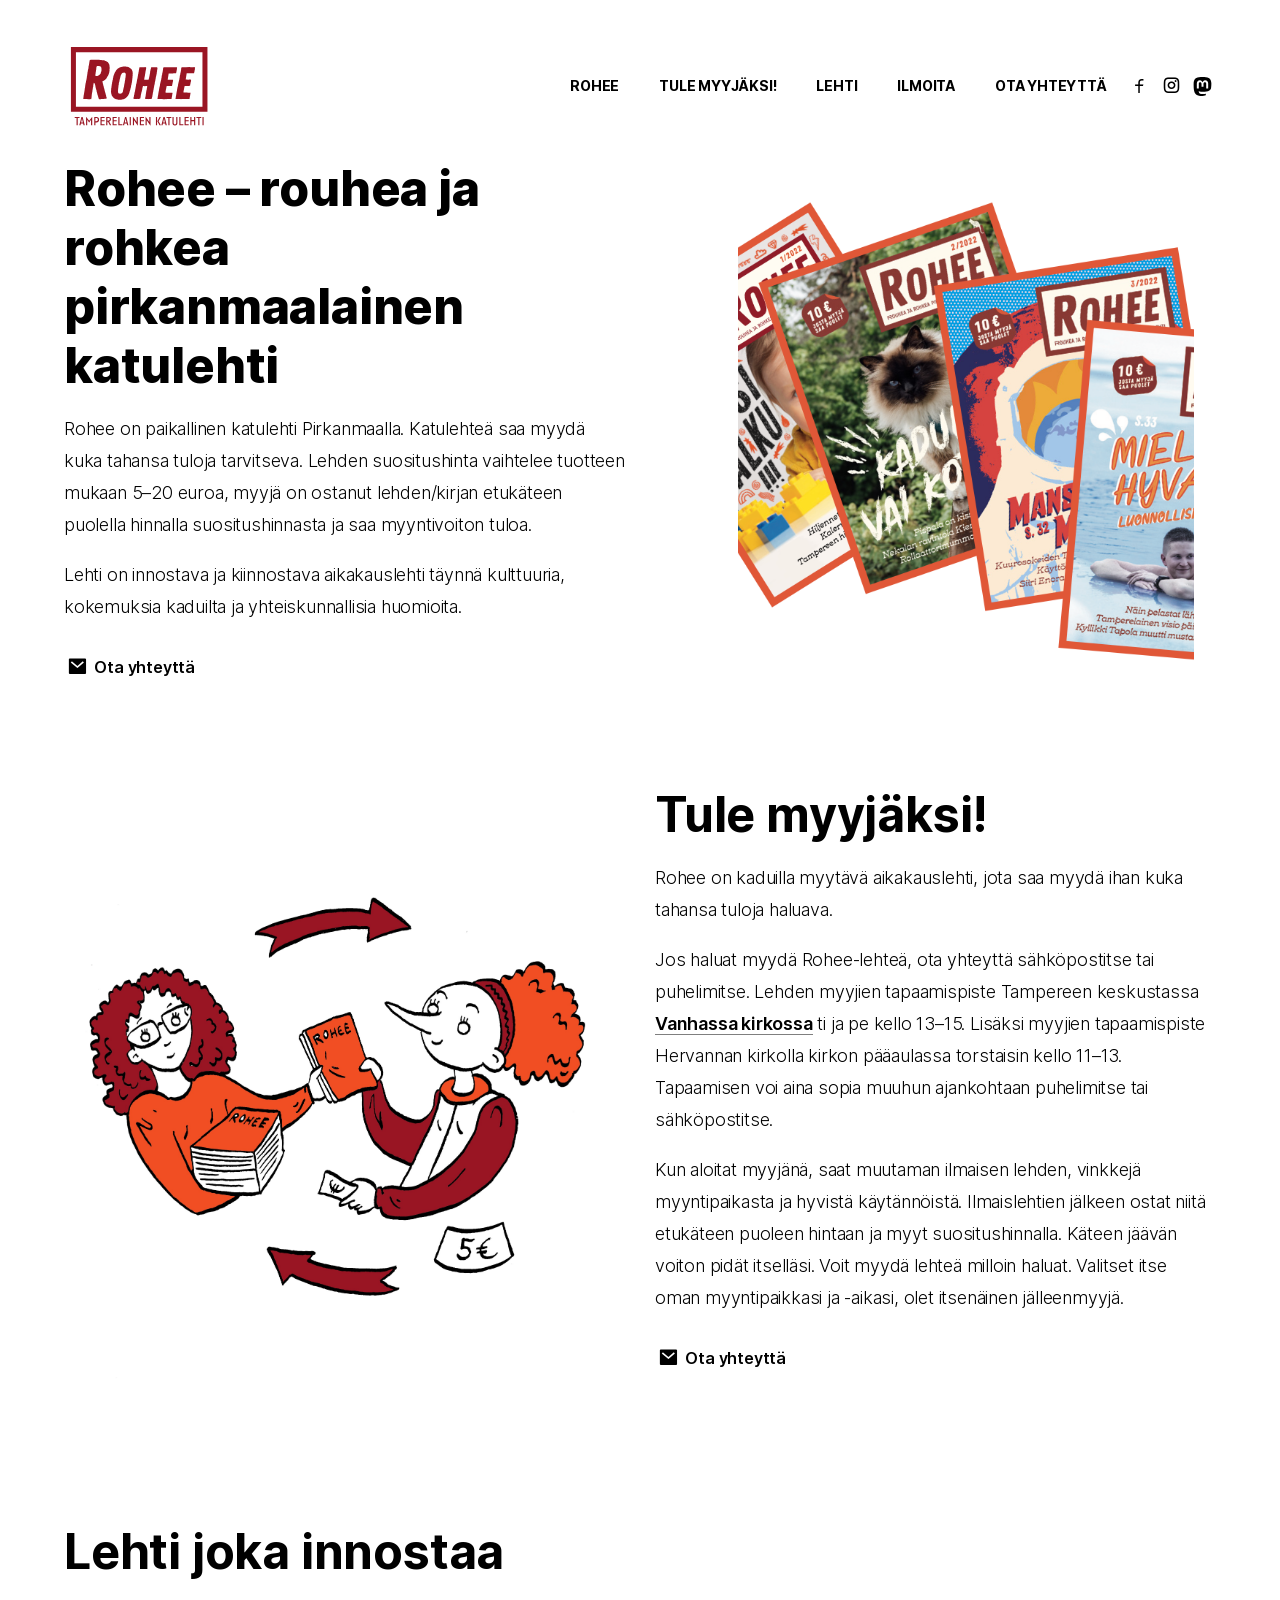
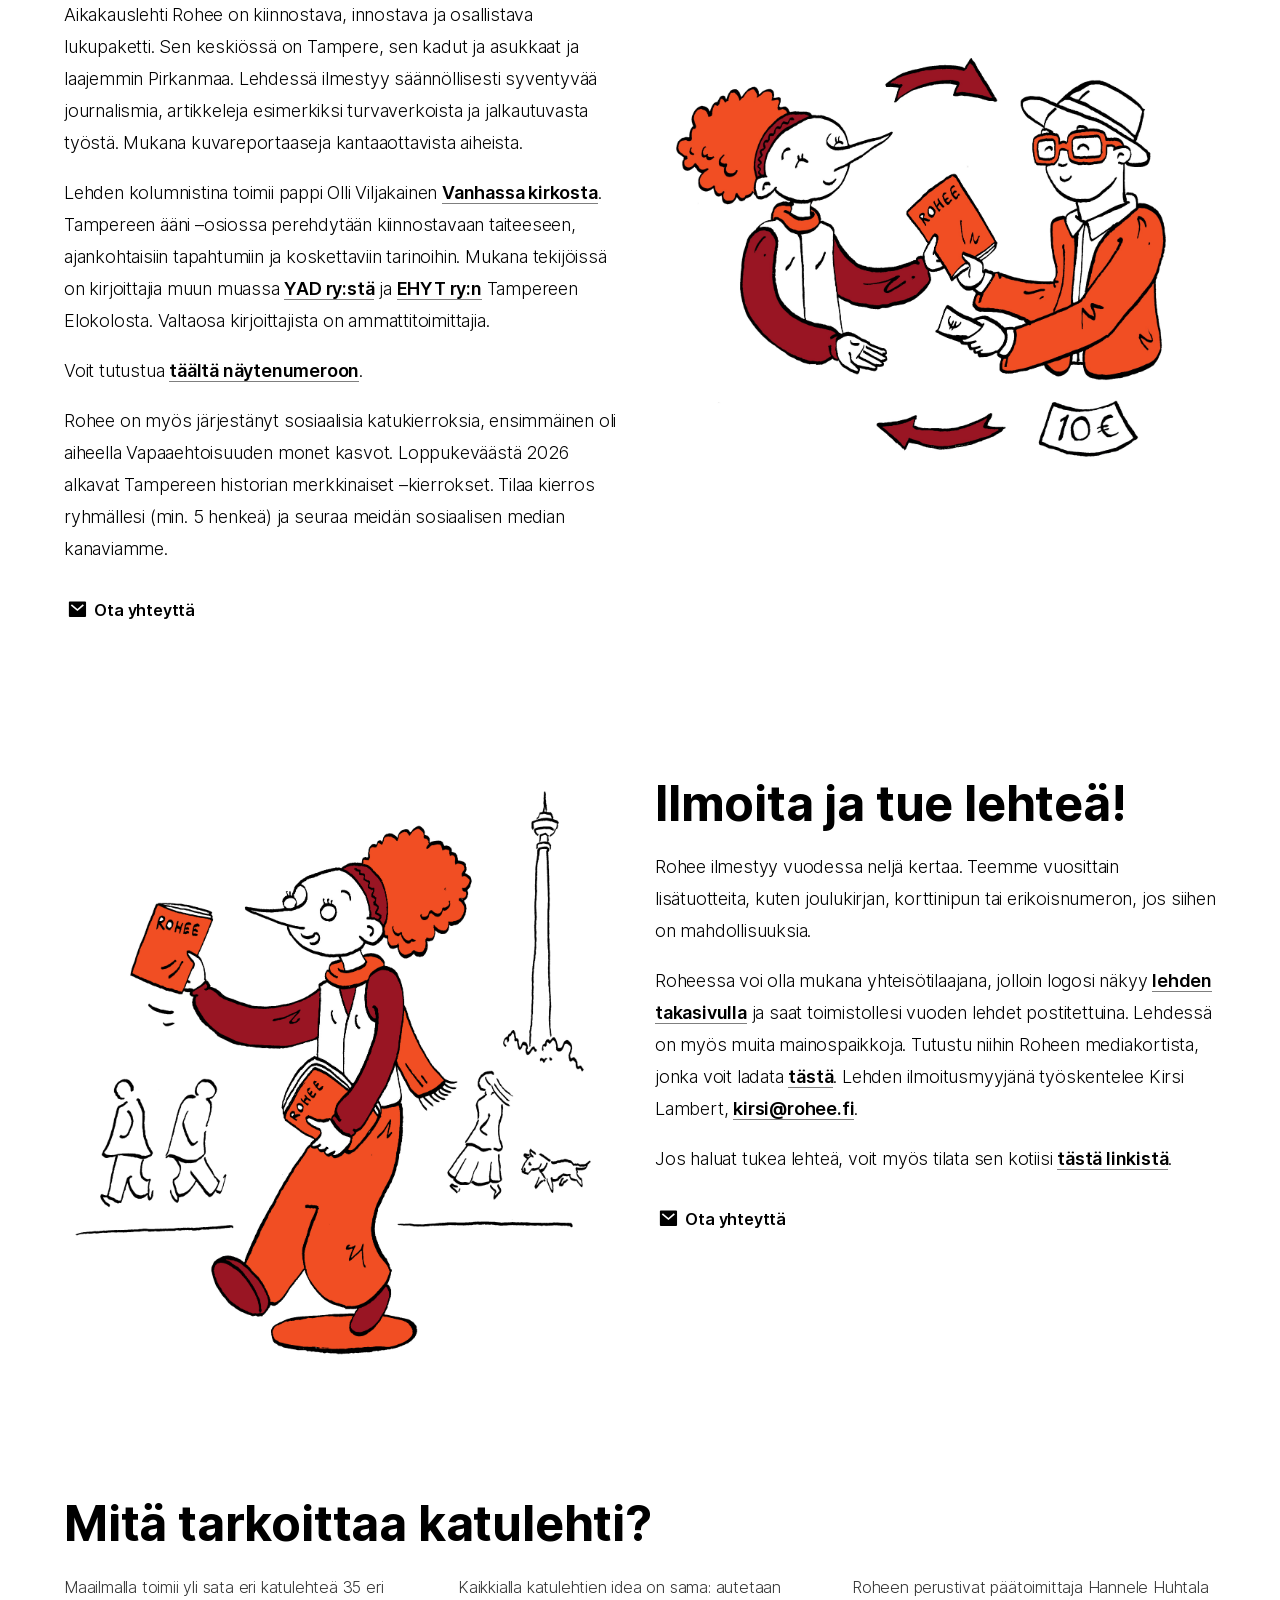
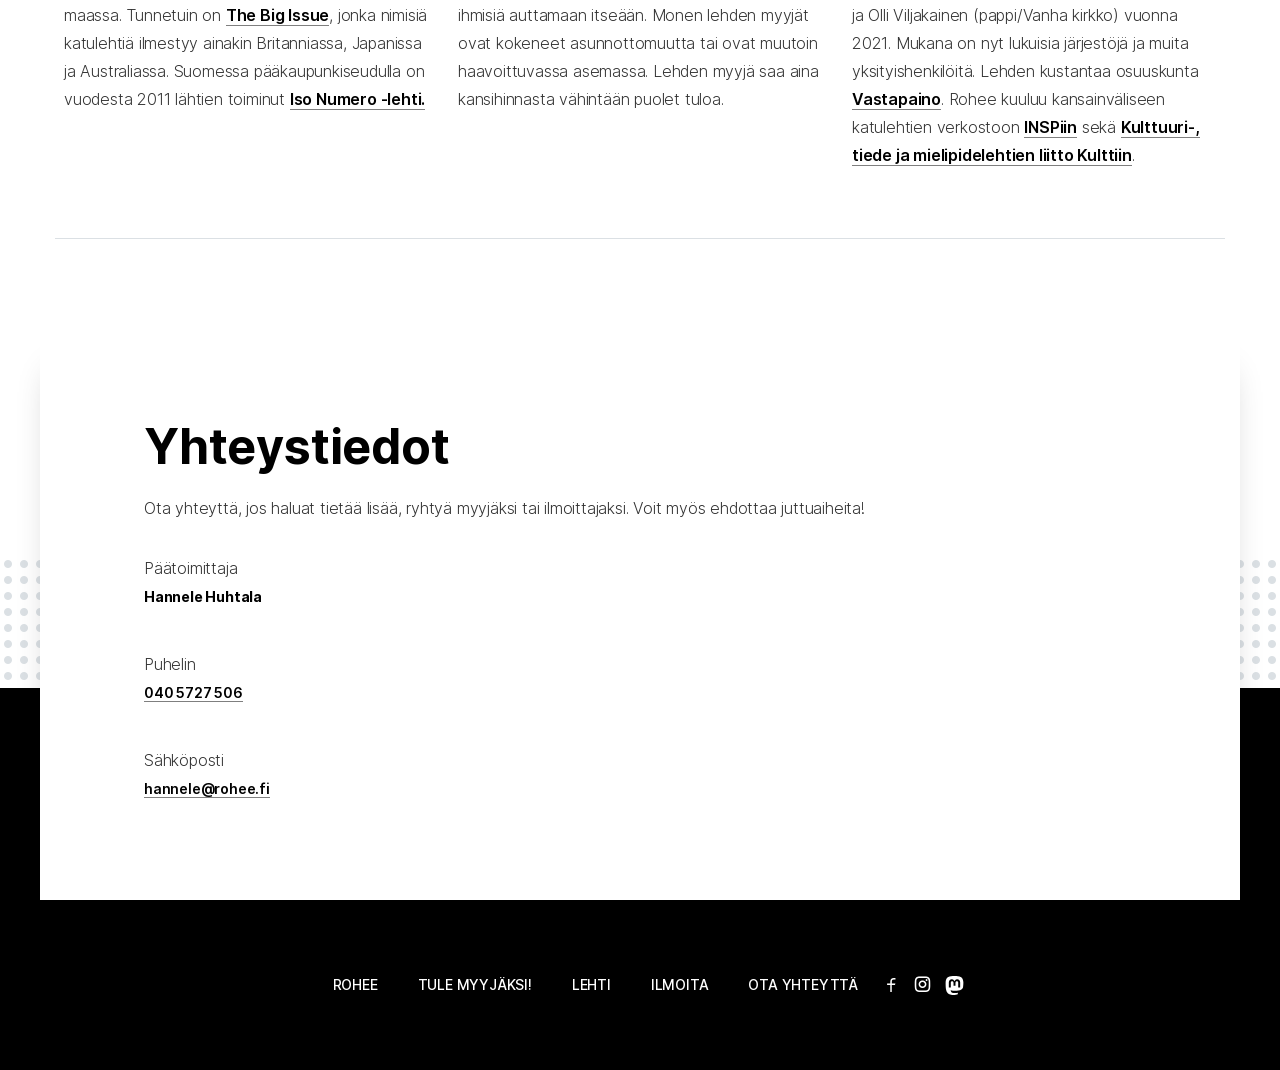
==== commit 100b5894: "deploy: 53d0d36888b315979bb34fedf7e9036b423a8236" ====
--- a/index.html
+++ b/index.html
@@ -1,9 +1,11 @@
 <!doctype html><html lang=en><head><meta name=generator content="Hugo 0.159.2"><meta charset=UTF-8><meta name=viewport content="width=device-width,initial-scale=1"><meta http-equiv=X-UA-Compatible content="ie=edge"><meta property="og:url" content="https://www.rohee.fi/"><meta property="og:site_name" content="Rohee – rouhea ja rohkea pirkanmaalainen katulehti"><meta property="og:title" content="Rohee"><meta property="og:description" content="Rohee on paikallinen katulehti Pirkanmaalla. Katulehteä saa myydä kuka tahansa tuloja tarvitseva. Lehden suositushinta vaihtelee tuotteen mukaan 5–20 euroa, myyjä on ostanut lehden/kirjan etukäteen puolella hinnalla suositushinnasta ja saa myyntivoiton tuloa. Lehti on innostava ja kiinnostava aikakauslehti täynnä kulttuuria, kokemuksia kaduilta ja yhteiskunnallisia huomioita."><meta property="og:locale" content="fi"><meta property="og:type" content="website"><meta property="og:image" content="https://www.rohee.fi/img/rohee_01.jpg"><meta name=twitter:card content="summary_large_image"><meta name=twitter:image content="https://www.rohee.fi/img/rohee_01.jpg"><meta name=twitter:title content="Rohee"><meta name=twitter:description content="Rohee on paikallinen katulehti Pirkanmaalla. Katulehteä saa myydä kuka tahansa tuloja tarvitseva. Lehden suositushinta vaihtelee tuotteen mukaan 5–20 euroa, myyjä on ostanut lehden/kirjan etukäteen puolella hinnalla suositushinnasta ja saa myyntivoiton tuloa. Lehti on innostava ja kiinnostava aikakauslehti täynnä kulttuuria, kokemuksia kaduilta ja yhteiskunnallisia huomioita."><title>Rohee</title><style>.rad-fade-in{will-change:opacity,transform;animation-name:rad-fade-in-fallback;animation-duration:5s;animation-fill-mode:both}@keyframes rad-fade-in-fallback{0%{opacity:0}75%{opacity:0}100%{opacity:1}}.fonts-loaded .rad-fade-in.rad-waiting{animation-name:none;opacity:0}.fonts-loaded .rad-fade-in.rad-animate{animation-name:rad-fade-in;animation-duration:1.1s;animation-fill-mode:both}@keyframes rad-fade-in{0%{opacity:0}100%{opacity:1}}.rad-fade-in-long{will-change:opacity,transform;animation-name:rad-fade-in-long-fallback;animation-duration:8s;animation-fill-mode:both}@keyframes rad-fade-in-long-fallback{0%{opacity:0}75%{opacity:0}100%{opacity:1}}.fonts-loaded .rad-fade-in-long.rad-waiting{animation-name:none;opacity:0}.fonts-loaded .rad-fade-in-long.rad-animate{animation-name:rad-fade-in-long;animation-duration:2s;animation-fill-mode:both}@keyframes rad-fade-in-long{0%{opacity:0}20%{opacity:0}100%{opacity:1}}.rad-fade-down{will-change:opacity,transform;animation-name:rad-fade-down-fallback;animation-duration:5s;animation-fill-mode:both;transform:translateY(-30px)}@keyframes rad-fade-down-fallback{0%{opacity:0;transform:translateY(-30px)}75%{opacity:0;transform:translateY(-30px)}100%{opacity:1;transform:translateY(0)}}.fonts-loaded .rad-fade-down.rad-waiting{animation-name:none;opacity:0;transform:translateY(-30px)}.fonts-loaded .rad-fade-down.rad-animate{animation-name:rad-fade-down;animation-duration:1.1s}@keyframes rad-fade-down{0%{opacity:0;transform:translateY(-30px)}100%{opacity:1;transform:translateY(0)}}.rad-scale-down{will-change:opacity,transform;animation-name:rad-scale-down-fallback;animation-duration:5s;animation-fill-mode:both;transform-origin:50% 0}@keyframes rad-scale-down-fallback{0%{opacity:0;transform:scaleY(.95)}75%{opacity:0;transform:scaleY(.95)}100%{opacity:1;transform:scaleY(1)}}.fonts-loaded .rad-scale-down.rad-waiting{animation-name:none;opacity:0;transform:scaleY(.95)}.fonts-loaded .rad-scale-down.rad-animate{animation-name:rad-scale-down;animation-duration:1.1s;animation-fill-mode:both}@keyframes rad-scale-down{0%{opacity:0;transform:scaleY(.95)}100%{opacity:1;transform:scaleY(1)}}@media(min-width:992px){.section-img{width:80%;object-fit:cover;margin-top:0}}.contact-btn{text-decoration:none;border:none;padding-top:12px;display:block}.about__profile-picture{margin:0!important}@media(min-width:992px){.about__profile-picture{margin-top:80px!important}}@media(min-width:768px){.about1-img{padding-right:24px}}@media(min-width:768px){.about__profile-picture{justify-content:flex-end;margin-top:0!important;min-height:600px}.about__profile-picture img{min-height:600px}}.section:not(.section--contact){padding-top:0!important;padding-bottom:0!important}.section:not(.section--contact):not(.section--border-bottom){margin-bottom:40px}@media(min-width:768px){.section:not(.section--contact){padding-top:40px!important;padding-bottom:40px!important;margin-bottom:80px}}@media(min-width:992px){.contact__info{padding:initial!important}}@media(min-width:992px){.contact-row{margin-left:initial!important;margin-right:initial!important}}.row--padded{margin-top:initial!important}@media(min-width:992px){.row--padded{margin-top:32px}}.rad-showcase__bg--mobile img{margin-top:initial!important}.header .navbar-brand img{max-height:70px!important}@media(min-width:992px){.header .navbar-brand img{width:150px!important;max-height:100px!important}}.some-icon{color:#000}.some-icon-footer{color:#fff}.platform-links{text-align:center;padding:20px 0}@media(min-width:992px){.platform-links{padding:initial}}@media(min-width:992px){.columns-header{padding-bottom:10px}}</style><link rel=stylesheet href=/css/main.css><link rel=stylesheet href=/css/rad-icons.css><link rel=stylesheet href=/css/custom.css></head><body><header class="header fixed-top rad-animation-group" id=header><div class="container rad-fade-in"><nav class="navbar navbar-expand-lg navbar-light p-0"><a class=navbar-brand href=/><img class=img-responsive src=img/logo_rohee_nettisivut.svg alt="Rohee Logo">
 </a><button class=navbar-toggler type=button data-toggle=collapse data-target="#navbarSupportedContent, #header" aria-controls=navbarSupportedContent aria-expanded=false aria-label="Toggle navigation">
 <span class=navbar-toggler-icon></span></button><div class="collapse navbar-collapse" id=navbarSupportedContent><ul class="navbar-nav ml-lg-auto"><li class=nav-item><a class=nav-link href=/>ROHEE</a></li><li class=nav-item><a data-scroll class=nav-link href=#myyjaksi>TULE MYYJÄKSI!</a></li><li class=nav-item><a data-scroll class=nav-link href=#lehti>LEHTI</a></li><li class=nav-item><a data-scroll class=nav-link href=#ilmoita>ILMOITA</a></li><li class=nav-item><a data-scroll class=nav-link href=#yhteys>OTA YHTEYTTÄ</a></li><li class=nav-item><div class="row platform-links"><div class=col-12><a class=some-icon href=https://www.facebook.com/katulehtirohee/ target=_blank rel="noopener noreferrer"><i class=icon-facebook-line></i></a>
-<a class=some-icon href=https://www.instagram.com/katulehti_rohee/ target=_blank rel="noopener noreferrer"><i class=icon-instagram-line></i></a></div></div></li></ul></div></nav></div></header><section class="rad-showcase rad-showcase--index rad-animation-group rad-fade-down"><div class=rad-showcase__bg style=width:100%;height:60%;left:0;justify-content:flex-end;padding-right:50px><img style=width:40%;object-fit:cover;margin-top:0;padding-right:36px class="lozad img-responsive" src="[data-uri]" data-src=/img/rohee_01.jpg data-srcset="/img/rohee_01.jpg 1x, /img/rohee_01.jpg 2x" alt=Rohee></div><div class=container><div class=row><div class="col-12 col-sm-12 col-md-8 col-lg-7 col-xl-6"><h1 class=display-1>Rohee – rouhea ja rohkea pirkanmaalainen katulehti<br><span></span></h1><p class=lead><p class=lead>Rohee on paikallinen katulehti Pirkanmaalla. Katulehteä saa myydä kuka tahansa tuloja tarvitseva. Lehden suositushinta vaihtelee tuotteen mukaan 5–20 euroa, myyjä on ostanut lehden/kirjan etukäteen puolella hinnalla suositushinnasta ja saa myyntivoiton tuloa.</p><p class=lead>Lehti on innostava ja kiinnostava aikakauslehti täynnä kulttuuria, kokemuksia kaduilta ja yhteiskunnallisia huomioita.</p></p><p><a href=#yhteys class=contact-btn><i class=icon-mail-fill></i>
+<a class=some-icon href=https://www.instagram.com/katulehti_rohee/ target=_blank rel="noopener noreferrer"><i class=icon-instagram-line></i></a>
+<a class=some-icon href=https://mementomori.social/@katulehtirohee/ target=_blank rel="noopener noreferrer"><i class=icon-mastodon-line></i></a></div></div></li></ul></div></nav></div></header><section class="rad-showcase rad-showcase--index rad-animation-group rad-fade-down"><div class=rad-showcase__bg style=width:100%;height:60%;left:0;justify-content:flex-end;padding-right:50px><img style=width:40%;object-fit:cover;margin-top:0;padding-right:36px class="lozad img-responsive" src="[data-uri]" data-src=/img/rohee_01.jpg data-srcset="/img/rohee_01.jpg 1x, /img/rohee_01.jpg 2x" alt=Rohee></div><div class=container><div class=row><div class="col-12 col-sm-12 col-md-8 col-lg-7 col-xl-6"><h1 class=display-1>Rohee – rouhea ja rohkea pirkanmaalainen katulehti<br><span></span></h1><p class=lead><p class=lead>Rohee on paikallinen katulehti Pirkanmaalla. Katulehteä saa myydä kuka tahansa tuloja tarvitseva. Lehden suositushinta vaihtelee tuotteen mukaan 5–20 euroa, myyjä on ostanut lehden/kirjan etukäteen puolella hinnalla suositushinnasta ja saa myyntivoiton tuloa.</p><p class=lead>Lehti on innostava ja kiinnostava aikakauslehti täynnä kulttuuria, kokemuksia kaduilta ja yhteiskunnallisia huomioita.</p></p><p><a href=#yhteys class=contact-btn><i class=icon-mail-fill></i>
 Ota yhteyttä</a></p></div></div></div><div class="rad-showcase__bg rad-showcase__bg--mobile" style="width:100%;padding:0 24px;justify-content:center"><img style=max-height:500px;object-fit:cover;max-width:540px;padding-bottom:60px class="lozad img-responsive" src="[data-uri]" data-src=/img/rohee_01.jpg alt=Rohee></div><div id=myyjaksi></div></section><section class="section rad-animation-group pb-0" id=myyjaksi-start><div class="container rad-fade-down"><div class="row d-flex flex-column-reverse flex-md-row"><div class=about__profile-picture style="display:flex;max-height:500px;flex:1;width:100%;padding:0 12px"><img style=height:100%;object-fit:cover;margin-top:0;min-height:500px class="lozad img-responsive about1-img" src="[data-uri]" data-src=/img/rohee_02_jiipu_uusitalo.jpg data-srcset="/img/rohee_02_jiipu_uusitalo.jpg 1x, /img/rohee_02_jiipu_uusitalo.jpg 2x" alt="Kuvitus Jiipu Uusitalo"></div><div class="col-12 col-md-6 my-auto my-auto"><h2>Tule myyjäksi!</h2><p class=lead><p class=lead>Rohee on kaduilla myytävä aikakauslehti, jota saa myydä ihan kuka tahansa tuloja haluava.</p><p class=lead>Jos haluat myydä Rohee-lehteä, ota yhteyttä sähköpostitse tai puhelimitse. Lehden myyjien tapaamispiste Tampereen keskustassa <a target=_blank rel="noopener noreferrer" href=https://tampereenseurakunnat.fi/sivustot/vanha_kirkko>Vanhassa kirkossa</a> ti ja pe kello 13–15. Lisäksi myyjien tapaamispiste Hervannan kirkolla kirkon pääaulassa torstaisin kello 11–13. Tapaamisen voi aina sopia muuhun ajankohtaan puhelimitse tai sähköpostitse.</p><p class=lead>Kun aloitat myyjänä, saat muutaman ilmaisen lehden, vinkkejä myyntipaikasta ja hyvistä käytännöistä. Ilmaislehtien jälkeen ostat niitä etukäteen puoleen hintaan ja myyt suositushinnalla. Käteen jäävän voiton pidät itselläsi. Voit myydä lehteä milloin haluat. Valitset itse oman myyntipaikkasi ja -aikasi, olet itsenäinen jälleenmyyjä.</p></p><p><a class=contact-btn href=#yhteys><i class=icon-mail-fill></i>
 Ota yhteyttä</a></p></div></div></div><div id=lehti></div></section><section class="section rad-animation-group pb-0" id=lehti-start><div class="container rad-fade-down"><div class="row d-flex flex-md-row"><div class="col-12 col-md-6"><h2>Lehti joka innostaa</h2><p class=lead><p class=lead>Aikakauslehti Rohee on kiinnostava, innostava ja osallistava lukupaketti. Sen keskiössä on Tampere, sen kadut ja asukkaat ja laajemmin Pirkanmaa. Lehdessä ilmestyy säännöllisesti syventyvää journalismia, artikkeleja esimerkiksi turvaverkoista ja jalkautuvasta työstä. Mukana kuvareportaaseja kantaaottavista aiheista.</p><p class=lead>Lehden kolumnistina toimii pappi Olli Viljakainen <a target=_blank rel="noopener noreferrer" href=https://tampereenseurakunnat.fi/sivustot/vanha_kirkko>Vanhassa kirkosta</a>. Tampereen ääni –osiossa perehdytään kiinnostavaan taiteeseen, ajankohtaisiin tapahtumiin ja koskettaviin tarinoihin. Mukana tekijöissä on kirjoittajia muun muassa <a target=_blank rel="noopener noreferrer" href=https://www.yad.fi>YAD ry:stä</a> ja <a target=_blank rel="noopener noreferrer" href=https://ehyt.fi/ehyt-ry/toiminta-ja-hankkeet/opiskelijoille-tyoikaisille-ja-ikaantyneille/elokolo-kohtaamispaikat/tampereen-elokolo/>EHYT ry:n</a> Tampereen Elokolosta. Valtaosa kirjoittajista on ammattitoimittajia.</p><p class=lead>Voit tutustua <a target=_blank rel="noopener noreferrer" href=/pdf/rohee_1_2025_low.pdf>täältä näytenumeroon</a>.</p><p class=lead>Rohee on myös järjestänyt sosiaalisia katukierroksia, ensimmäinen oli aiheella Vapaaehtoisuuden monet kasvot. Loppukeväästä 2026 alkavat Tampereen historian merkkinaiset –kierrokset. Tilaa kierros ryhmällesi (min. 5 henkeä) ja seuraa meidän sosiaalisen median kanaviamme.</p></p><p><a href=#yhteys class=contact-btn><i class=icon-mail-fill></i>
 Ota yhteyttä</a></p></div><div class=about__profile-picture style="display:flex;max-height:500px;flex:1;width:100%;padding:0 12px"><img style=width:100%;object-fit:cover class="lozad img-responsive section-img" src="[data-uri]" data-src=/img/rohee_03_jiipu_uusitalo.jpg data-srcset="/img/rohee_03_jiipu_uusitalo.jpg 1x, /img/rohee_03_jiipu_uusitalo.jpg 2x" alt="Kuvitus Jiipu Uusitalo"></div></div></div><div id=ilmoita></div></section><section class="section rad-animation-group pb-0" id=ilmoita-start><div class="container rad-fade-down"><div class="row d-flex flex-column-reverse flex-md-row"><div class=about__profile-picture style="display:flex;max-height:500px;flex:1;width:100%;padding:0 12px"><img style=height:100%;object-fit:cover;margin-top:0;min-height:500px class="lozad img-responsive about3-img" src="[data-uri]" data-src=/img/rohee_04_jiipu_uusitalo.jpg data-srcset="/img/rohee_04_jiipu_uusitalo.jpg 1x, /img/rohee_04_jiipu_uusitalo.jpg 2x" alt="Kuvitus Jiipu Uusitalo"></div><div class="col-12 col-md-6"><h2>Ilmoita ja tue lehteä!</h2><p class=lead><p class=lead>Rohee ilmestyy vuodessa neljä kertaa. Teemme vuosittain lisätuotteita, kuten joulukirjan, korttinipun tai erikoisnumeron, jos siihen on mahdollisuuksia.</p><p class=lead>Roheessa voi olla mukana yhteisötilaajana, jolloin logosi näkyy <a target=_blank rel="noopener noreferrer" href=/pdf/takasivu_rohee_1_2026.pdf>lehden takasivulla</a> ja saat toimistollesi vuoden lehdet postitettuina. Lehdessä on myös muita mainospaikkoja. Tutustu niihin Roheen mediakortista, jonka voit ladata <a href=/pdf/mediakortti_2026.pdf download>tästä</a>. Lehden ilmoitusmyyjänä työskentelee Kirsi Lambert, <a href=mailto:kirsi@rohee.fi>kirsi@rohee.fi</a>.</p><p class=lead>Jos haluat tukea lehteä, voit myös tilata sen kotiisi <a target=_blank rel="noopener noreferrer" href=https://forms.gle/QPMKyribzEBraXf38>tästä linkistä</a>.</p></p><p><a class=contact-btn href=#yhteys><i class=icon-mail-fill></i>
 Ota yhteyttä</a></p></div></div></div></section><section class="section rad-animation-group section--border-bottom"><div class=container><div class=rad-fade-down><h2 class=columns-header>Mitä tarkoittaa katulehti?</h2><div class="row mb-0 row--padded rad-fade-down"><div class="col-12 col-md-4 mb-md-0 testimonial"><p>Maailmalla toimii yli sata eri katulehteä 35 eri maassa. Tunnetuin on <a href=https://www.bigissue.com/ target=_blank rel=noreferrer>The Big Issue</a>, jonka nimisiä katulehtiä ilmestyy ainakin Britanniassa, Japanissa ja Australiassa. Suomessa pääkaupunkiseudulla on vuodesta 2011 lähtien toiminut <a href=https://www.isonumero.fi/ target=_blank rel=noreferrer>Iso Numero -lehti.</a></p></div><div class="col-12 col-md-4 mb-md-0 testimonial"><p>Kaikkialla katulehtien idea on sama: autetaan ihmisiä auttamaan itseään. Monen lehden myyjät ovat kokeneet asunnottomuutta tai ovat muutoin haavoittuvassa asemassa. Lehden myyjä saa aina kansihinnasta vähintään puolet tuloa.</p></div><div class="col-12 col-md-4 mb-md-0 testimonial"><p>Roheen perustivat päätoimittaja Hannele Huhtala ja Olli Viljakainen (pappi/Vanha kirkko) vuonna 2021. Mukana on nyt lukuisia järjestöjä ja muita yksityishenkilöitä. Lehden kustantaa osuuskunta <a href=https://vastapaino.fi/ target=_blank rel=noreferrer>Vastapaino</a>. Rohee kuuluu kansainväliseen katulehtien verkostoon <a href=https://insp.ngo/ target=_blank rel=noreferrer>INSPiin</a> sekä <a href=https://www.kulttilehdet.fi/ target=_blank rel=noreferrer>Kulttuuri-, tiede ja mielipidelehtien liitto Kulttiin</a>.</p></div></div></div></div><div id=yhteys></div></section><section id=yhteys-start class="section section--contact pt-0"><div class=container><div class=contact><h2>Yhteystiedot</h2><div class="row pt-2 contact-row"><div class="col-12 contact__info" style=padding-top:initial><p>Ota yhteyttä, jos haluat tietää lisää, ryhtyä myyjäksi tai ilmoittajaksi. Voit myös ehdottaa juttuaiheita!</p><h4>Päätoimittaja</h4><span>Hannele Huhtala</span><h4>Puhelin</h4><span><a href=tel:+358405727506>040 5727 506</a></span><h4>Sähköposti</h4><span><a href=mailto:hannele@rohee.fi>hannele@rohee.fi</a></span></div></div></div></div></section><footer class=footer><div class=container><div class=footer__left><div class=footer__copy></div></div><div class=footer__links><ul class=navbar-nav><li class=nav-item><a class=nav-link href=/>ROHEE</a></li><li class=nav-item><a class=nav-link href=#myyjaksi>TULE MYYJÄKSI!</a></li><li class=nav-item><a class=nav-link href=#lehti>LEHTI</a></li><li class=nav-item><a class=nav-link href=#ilmoita>ILMOITA</a></li><li class=nav-item><a class=nav-link href=#yhteys>OTA YHTEYTTÄ</a></li><li class=nav-item><div class="row platform-links"><div class=col-12><a class=some-icon-footer href=https://www.facebook.com/katulehtirohee/ target=_blank rel="noopener noreferrer"><i class=icon-facebook-line></i></a>
-<a class=some-icon-footer href=https://www.instagram.com/katulehti_rohee/ target=_blank rel="noopener noreferrer"><i class=icon-instagram-line></i></a></div></div></li></ul></div><div class=footer__right></div></div></footer><script src=/js/rad-animations.js></script><script src=/js/library/lozad.min.js></script><script>window.addEventListener("load",function(){var e=window.lozad(".lozad",{rootMargin:window.innerHeight/2+"px 0px",threshold:.01});e.observe()})</script><script src=/js/library/jquery-3.3.1.slim.min.js></script><script src=/js/library/bootstrap.min.js></script><script src=/js/sticky-header.js></script><script src=/js/library/smooth-scroll.polyfills.min.js></script><script src=/js/library/fontfaceobserver.js></script><script>(function(e){if(e.document.documentElement.className.indexOf("fonts-loaded")>-1)return;var t=new e.FontFaceObserver("Inter",{weight:300}),o=new e.FontFaceObserver("Inter",{weight:400}),n=new e.FontFaceObserver("Inter",{weight:500}),i=new e.FontFaceObserver("Inter",{weight:600}),a=new e.FontFaceObserver("Inter",{weight:700}),s=new e.FontFaceObserver("Inter",{weight:900});e.Promise.all([t.load(),n.load(),s.load()]).then(function(){e.document.documentElement.className+=" fonts-loaded"})})(this)</script><script>const scroll=new SmoothScroll('a[href*="#"]');$("a.nav-link").on("click",()=>{const e=$(".navbar-collapse");e&&e.hasClass("show")&&$(".navbar-toggler").click()})</script></body></html>+<a class=some-icon-footer href=https://www.instagram.com/katulehti_rohee/ target=_blank rel="noopener noreferrer"><i class=icon-instagram-line></i></a>
+<a class=some-icon-footer href=https://mementomori.social/@katulehtirohee/ target=_blank rel="noopener noreferrer"><i class=icon-mastodon-line></i></a></div></div></li></ul></div><div class=footer__right></div></div></footer><script src=/js/rad-animations.js></script><script src=/js/library/lozad.min.js></script><script>window.addEventListener("load",function(){var e=window.lozad(".lozad",{rootMargin:window.innerHeight/2+"px 0px",threshold:.01});e.observe()})</script><script src=/js/library/jquery-3.3.1.slim.min.js></script><script src=/js/library/bootstrap.min.js></script><script src=/js/sticky-header.js></script><script src=/js/library/smooth-scroll.polyfills.min.js></script><script src=/js/library/fontfaceobserver.js></script><script>(function(e){if(e.document.documentElement.className.indexOf("fonts-loaded")>-1)return;var t=new e.FontFaceObserver("Inter",{weight:300}),o=new e.FontFaceObserver("Inter",{weight:400}),n=new e.FontFaceObserver("Inter",{weight:500}),i=new e.FontFaceObserver("Inter",{weight:600}),a=new e.FontFaceObserver("Inter",{weight:700}),s=new e.FontFaceObserver("Inter",{weight:900});e.Promise.all([t.load(),n.load(),s.load()]).then(function(){e.document.documentElement.className+=" fonts-loaded"})})(this)</script><script>const scroll=new SmoothScroll('a[href*="#"]');$("a.nav-link").on("click",()=>{const e=$(".navbar-collapse");e&&e.hasClass("show")&&$(".navbar-toggler").click()})</script></body></html>
